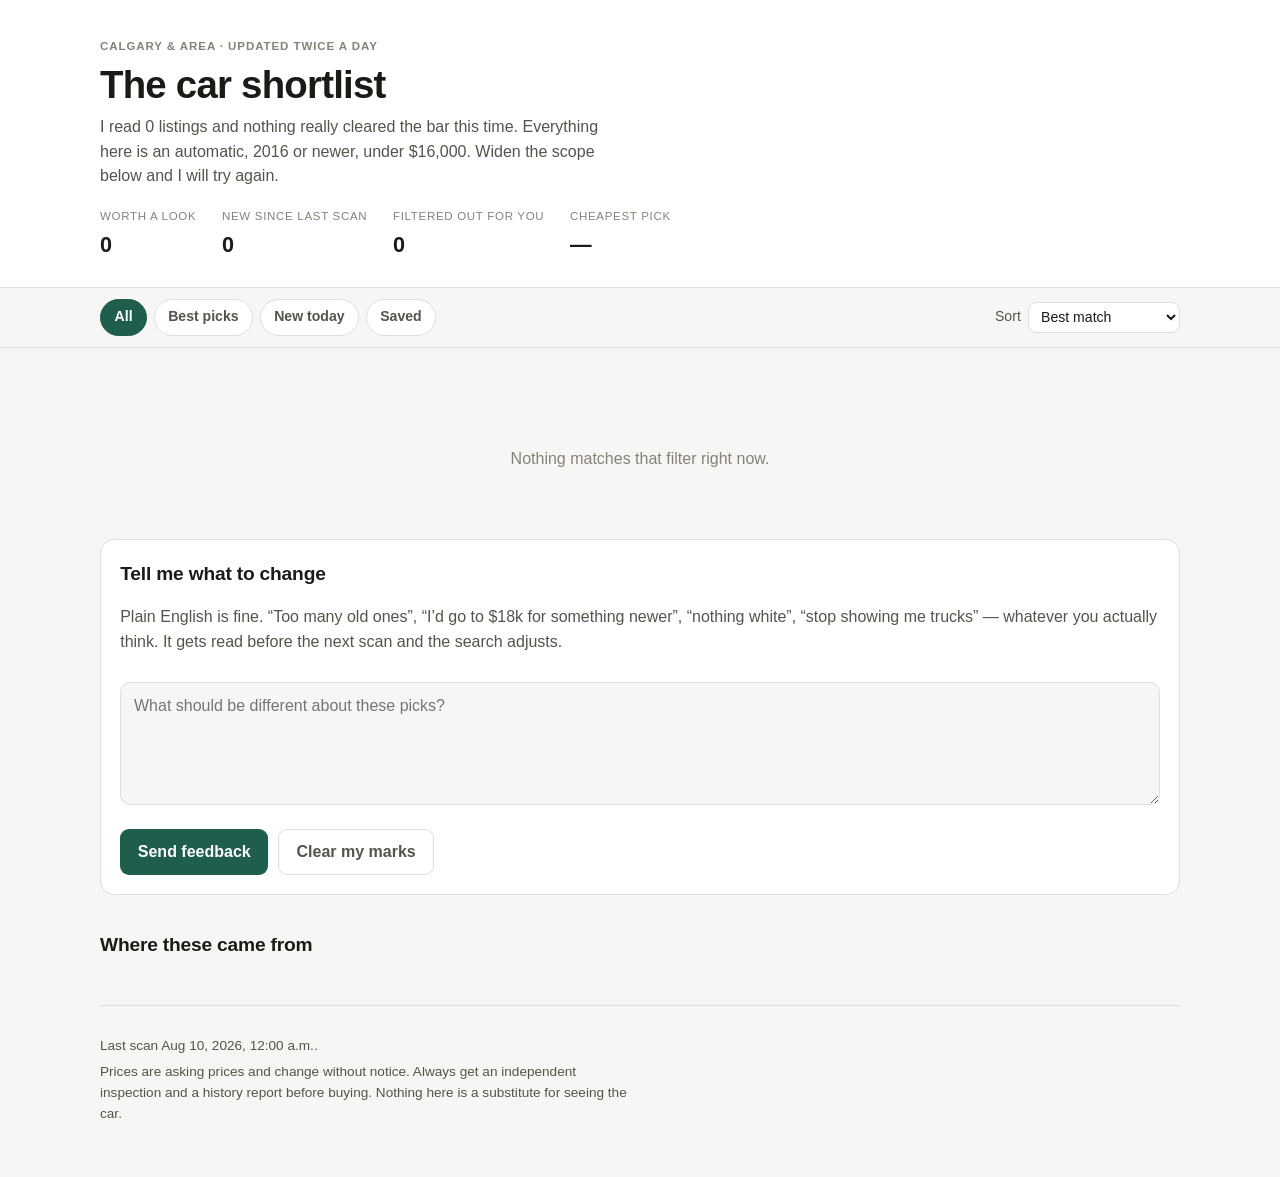
==== car-finder/index.html @ 2f6668ac "Add Calgary used-car finder with dashboard, digest and feedback loop Scans AutoTrader, Kijiji, CarGu" ====
<!doctype html>
<html lang="en-CA">
  <head>
    <meta charset="utf-8">
    <meta name="viewport" content="width=device-width, initial-scale=1">
    <meta name="color-scheme" content="light dark">
    <title>Car finder — Calgary</title>
    <meta name="description" content="A shortlist of used cars around Calgary, checked and commented on so you do not have to read every listing.">
    <link rel="stylesheet" href="assets/styles.css">
  </head>
  <body>
    <a class="skip" href="#candidates">Skip to the cars</a>

    <header class="masthead">
      <div class="wrap">
        <p class="eyebrow">Calgary &amp; area · updated twice a day</p>
        <h1>The car shortlist</h1>
        <p class="lede" id="lede">Loading the latest scan…</p>
        <dl class="stats" id="stats"></dl>
      </div>
    </header>

    <nav class="toolbar" aria-label="Filter and sort">
      <div class="wrap toolbar-inner">
        <div class="chips" role="group" aria-label="Filter by recommendation">
          <button type="button" class="chip is-active" data-filter="all">All</button>
          <button type="button" class="chip" data-filter="shortlist">Best picks</button>
          <button type="button" class="chip" data-filter="new">New today</button>
          <button type="button" class="chip" data-filter="saved">Saved</button>
        </div>
        <label class="sort">
          <span>Sort</span>
          <select id="sort">
            <option value="score">Best match</option>
            <option value="price">Cheapest first</option>
            <option value="km">Fewest kilometres</option>
            <option value="year">Newest year</option>
          </select>
        </label>
      </div>
    </nav>

    <main class="wrap">
      <section id="candidates" aria-live="polite">
        <div id="cards" class="cards"></div>
        <p id="empty" class="empty" hidden>Nothing matches that filter right now.</p>
      </section>

      <section class="near-misses" id="near-misses" hidden>
        <h2>Just outside the scope</h2>
        <p class="muted">These were filtered out, but only barely. If any look interesting, say so below and I will widen the search.</p>
        <ul id="near-list" class="near-list"></ul>
      </section>

      <section class="feedback" id="feedback">
        <h2>Tell me what to change</h2>
        <p class="muted">
          Plain English is fine. &ldquo;Too many old ones&rdquo;, &ldquo;I&rsquo;d go to $18k for something newer&rdquo;,
          &ldquo;nothing white&rdquo;, &ldquo;stop showing me trucks&rdquo; — whatever you actually think.
          It gets read before the next scan and the search adjusts.
        </p>
        <textarea id="note" rows="4" placeholder="What should be different about these picks?"></textarea>

        <div class="pending" id="pending" hidden>
          <h3>Your marks on this batch</h3>
          <ul id="pending-list"></ul>
        </div>

        <div class="actions">
          <button type="button" id="send" class="primary">Send feedback</button>
          <button type="button" id="clear" class="ghost">Clear my marks</button>
        </div>
        <p class="sent" id="sent" hidden></p>
      </section>

      <section class="sources" id="sources">
        <h2>Where these came from</h2>
        <ul id="source-list" class="source-list"></ul>
        <p class="muted small" id="source-note"></p>
      </section>
    </main>

    <footer class="wrap foot">
      <p id="generated" class="muted small"></p>
      <p class="muted small">
        Prices are asking prices and change without notice. Always get an independent
        inspection and a history report before buying. Nothing here is a substitute for
        seeing the car.
      </p>
    </footer>

    <script src="assets/app.js" type="module"></script>
  </body>
</html>
---- car-finder/assets/styles.css ----
:root {
  color-scheme: light dark;

  --bg: #f6f6f4;
  --surface: #ffffff;
  --surface-2: #f0efec;
  --ink: #1b1a17;
  --ink-2: #56534c;
  --ink-3: #86827a;
  --line: #e0ded8;
  --accent: #1f5d4c;
  --accent-ink: #ffffff;
  --good: #1f6b4f;
  --good-bg: #e3f1ea;
  --warn: #8a5a12;
  --warn-bg: #faeeda;
  --bad: #9a3226;
  --bad-bg: #fae5e1;
  --shadow: 0 1px 2px rgba(20, 18, 14, .06), 0 6px 20px rgba(20, 18, 14, .05);
  --radius: 14px;
}

@media (prefers-color-scheme: dark) {
  :root {
    --bg: #14150f;
    --surface: #1d1e18;
    --surface-2: #262820;
    --ink: #eeece4;
    --ink-2: #b4b1a6;
    --ink-3: #8b877c;
    --line: #33352b;
    --accent: #7fd6b4;
    --accent-ink: #10231c;
    --good: #7fd6b4;
    --good-bg: #1c3129;
    --warn: #e2b168;
    --warn-bg: #33291a;
    --bad: #eb9384;
    --bad-bg: #37211d;
    --shadow: 0 1px 2px rgba(0, 0, 0, .3), 0 6px 20px rgba(0, 0, 0, .25);
  }
}

* { box-sizing: border-box; }

body {
  margin: 0;
  background: var(--bg);
  color: var(--ink);
  font: 16px/1.55 ui-sans-serif, -apple-system, "Segoe UI", Roboto, "Helvetica Neue", Arial, sans-serif;
  -webkit-text-size-adjust: 100%;
}

.wrap { width: min(1080px, 100% - 2rem); margin-inline: auto; }

.skip {
  position: absolute; left: -9999px;
  background: var(--accent); color: var(--accent-ink);
  padding: .6rem 1rem; border-radius: 0 0 8px 0; z-index: 20;
}
.skip:focus { left: 0; top: 0; }

/* ---------- masthead ---------- */
.masthead {
  background: var(--surface);
  border-bottom: 1px solid var(--line);
  padding: 2.4rem 0 1.6rem;
}
.eyebrow {
  margin: 0 0 .4rem; text-transform: uppercase; letter-spacing: .08em;
  font-size: .72rem; font-weight: 650; color: var(--ink-3);
}
h1 { margin: 0 0 .5rem; font-size: clamp(1.7rem, 5vw, 2.4rem); letter-spacing: -.02em; line-height: 1.15; }
.lede { margin: 0 0 1.2rem; color: var(--ink-2); max-width: 60ch; }

.stats { display: flex; flex-wrap: wrap; gap: 1.6rem; margin: 0; }
.stats div { margin: 0; }
.stats dt { font-size: .72rem; text-transform: uppercase; letter-spacing: .06em; color: var(--ink-3); }
.stats dd { margin: .1rem 0 0; font-size: 1.35rem; font-weight: 660; font-variant-numeric: tabular-nums; }

/* ---------- toolbar ---------- */
.toolbar {
  position: sticky; top: 0; z-index: 10;
  background: color-mix(in srgb, var(--bg) 88%, transparent);
  backdrop-filter: blur(10px);
  border-bottom: 1px solid var(--line);
}
.toolbar-inner {
  display: flex; gap: 1rem; align-items: center; justify-content: space-between;
  padding: .7rem 0; flex-wrap: wrap;
}
.chips { display: flex; gap: .4rem; flex-wrap: wrap; }
.chip {
  border: 1px solid var(--line); background: var(--surface); color: var(--ink-2);
  border-radius: 999px; padding: .4rem .85rem; font-size: .88rem; font-weight: 550;
  cursor: pointer; transition: background .15s, color .15s, border-color .15s;
}
.chip:hover { border-color: var(--ink-3); }
.chip.is-active { background: var(--accent); color: var(--accent-ink); border-color: var(--accent); }
.sort { display: flex; align-items: center; gap: .45rem; font-size: .88rem; color: var(--ink-2); }
select, textarea, button { font: inherit; }
select {
  background: var(--surface); color: var(--ink);
  border: 1px solid var(--line); border-radius: 8px; padding: .35rem .5rem;
}

/* ---------- cards ---------- */
.cards { display: grid; gap: 1.1rem; padding: 1.6rem 0; }
@media (min-width: 720px) { .cards { grid-template-columns: repeat(2, 1fr); } }

.card {
  background: var(--surface); border: 1px solid var(--line);
  border-radius: var(--radius); box-shadow: var(--shadow);
  overflow: hidden; display: flex; flex-direction: column;
}
.card.is-top { border-color: color-mix(in srgb, var(--accent) 45%, var(--line)); }
.card.is-saved { outline: 2px solid var(--accent); outline-offset: -2px; }

.photo { position: relative; aspect-ratio: 16 / 10; background: var(--surface-2); }
.photo img { width: 100%; height: 100%; object-fit: cover; display: block; }
.photo .noimg {
  display: grid; place-items: center; height: 100%;
  color: var(--ink-3); font-size: .85rem;
}
.flags { position: absolute; top: .6rem; left: .6rem; display: flex; gap: .35rem; flex-wrap: wrap; }
.flag {
  background: rgba(12, 12, 10, .78); color: #fff; backdrop-filter: blur(4px);
  border-radius: 999px; padding: .2rem .6rem; font-size: .72rem; font-weight: 600;
}
.flag.new { background: var(--accent); color: var(--accent-ink); }

.card-head { padding: 1rem 1.1rem .2rem; display: flex; gap: .8rem; align-items: flex-start; }
.card-head h3 { margin: 0; font-size: 1.06rem; line-height: 1.3; flex: 1; }
.card-head h3 a { color: inherit; text-decoration: none; }
.card-head h3 a:hover { text-decoration: underline; }

.score {
  flex: none; text-align: center; border-radius: 10px; padding: .3rem .55rem; min-width: 3.1rem;
}
.score b { display: block; font-size: 1.15rem; line-height: 1; font-variant-numeric: tabular-nums; }
.score span { font-size: .62rem; text-transform: uppercase; letter-spacing: .05em; }
.score.good { background: var(--good-bg); color: var(--good); }
.score.mid { background: var(--warn-bg); color: var(--warn); }
.score.low { background: var(--bad-bg); color: var(--bad); }

.specs {
  display: flex; flex-wrap: wrap; gap: .35rem .9rem;
  padding: .5rem 1.1rem .2rem; color: var(--ink-2); font-size: .9rem;
}
.specs b { color: var(--ink); font-weight: 640; font-variant-numeric: tabular-nums; }

.headline { padding: .7rem 1.1rem 0; font-weight: 620; }
.commentary { padding: .35rem 1.1rem 0; color: var(--ink-2); font-size: .93rem; }
.commentary p { margin: .5rem 0; }
.ainote {
  margin: .7rem 1.1rem 0; padding: .6rem .8rem; border-left: 3px solid var(--accent);
  background: var(--surface-2); border-radius: 0 8px 8px 0; font-size: .92rem;
}

details.more { margin: .8rem 1.1rem 0; }
details.more summary {
  cursor: pointer; font-size: .86rem; font-weight: 600; color: var(--accent);
  list-style: none;
}
details.more summary::-webkit-details-marker { display: none; }
details.more summary::after { content: " ▾"; }
details.more[open] summary::after { content: " ▴"; }
.plusminus { display: grid; gap: .6rem; margin-top: .6rem; }
@media (min-width: 480px) { .plusminus { grid-template-columns: 1fr 1fr; } }
.plusminus h4 {
  margin: 0 0 .25rem; font-size: .74rem; text-transform: uppercase;
  letter-spacing: .05em; color: var(--ink-3);
}
.plusminus ul { margin: 0; padding-left: 1.05rem; font-size: .88rem; color: var(--ink-2); }
.plusminus li { margin-bottom: .15rem; }
.checks { margin-top: .7rem; font-size: .88rem; color: var(--ink-2); }
.checks ul { margin: .25rem 0 0; padding-left: 1.05rem; }

.card-foot {
  margin-top: auto; padding: .9rem 1.1rem 1rem;
  display: flex; gap: .5rem; align-items: center; flex-wrap: wrap;
}
.card-foot .meta { flex: 1; font-size: .8rem; color: var(--ink-3); }
button.act {
  border-radius: 8px; border: 1px solid var(--line); background: var(--surface-2);
  color: var(--ink-2); padding: .42rem .75rem; font-size: .85rem; font-weight: 600; cursor: pointer;
}
button.act:hover { border-color: var(--ink-3); color: var(--ink); }
button.act[aria-pressed="true"] { background: var(--accent); color: var(--accent-ink); border-color: var(--accent); }
a.view {
  border-radius: 8px; padding: .42rem .75rem; font-size: .85rem; font-weight: 600;
  background: var(--accent); color: var(--accent-ink); text-decoration: none;
}

/* ---------- sections ---------- */
h2 { font-size: 1.2rem; margin: 2.2rem 0 .5rem; letter-spacing: -.01em; }
.muted { color: var(--ink-2); }
.small { font-size: .85rem; }
.empty { color: var(--ink-3); padding: 2rem 0; text-align: center; }

.near-list, .source-list { list-style: none; padding: 0; margin: .8rem 0 0; display: grid; gap: .5rem; }
.near-list li, .source-list li {
  background: var(--surface); border: 1px solid var(--line); border-radius: 10px;
  padding: .6rem .85rem; font-size: .9rem;
  display: flex; gap: .8rem; align-items: baseline; flex-wrap: wrap;
}
.near-list .why { color: var(--ink-3); font-size: .84rem; }
.near-list a { color: var(--accent); }
.dot { width: .6rem; height: .6rem; border-radius: 50%; flex: none; }
.dot.ok { background: var(--good); }
.dot.warn { background: var(--warn); }
.dot.bad { background: var(--bad); }

/* ---------- feedback ---------- */
.feedback {
  background: var(--surface); border: 1px solid var(--line);
  border-radius: var(--radius); padding: 1.2rem; margin: 2.2rem 0 1rem;
}
.feedback h2 { margin-top: 0; }
textarea {
  width: 100%; margin-top: .7rem; padding: .7rem .8rem;
  background: var(--bg); color: var(--ink);
  border: 1px solid var(--line); border-radius: 10px; resize: vertical;
}
textarea:focus, select:focus, button:focus-visible, a:focus-visible {
  outline: 2px solid var(--accent); outline-offset: 2px;
}
.pending { margin-top: 1rem; font-size: .9rem; }
.pending h3 { font-size: .78rem; text-transform: uppercase; letter-spacing: .05em; color: var(--ink-3); margin: 0 0 .35rem; }
.pending ul { margin: 0; padding-left: 1.1rem; color: var(--ink-2); }
.actions { display: flex; gap: .6rem; margin-top: 1rem; flex-wrap: wrap; }
button.primary {
  background: var(--accent); color: var(--accent-ink); border: 0;
  border-radius: 9px; padding: .6rem 1.1rem; font-weight: 640; cursor: pointer;
}
button.ghost {
  background: transparent; color: var(--ink-2); border: 1px solid var(--line);
  border-radius: 9px; padding: .6rem 1.1rem; font-weight: 600; cursor: pointer;
}
.sent { margin-top: .8rem; color: var(--good); font-weight: 600; font-size: .9rem; }

.foot { padding: 1.5rem 0 3rem; border-top: 1px solid var(--line); margin-top: 2rem; }
.foot p { margin: .3rem 0; max-width: 70ch; }

@media (prefers-reduced-motion: reduce) {
  * { transition: none !important; animation: none !important; }
}
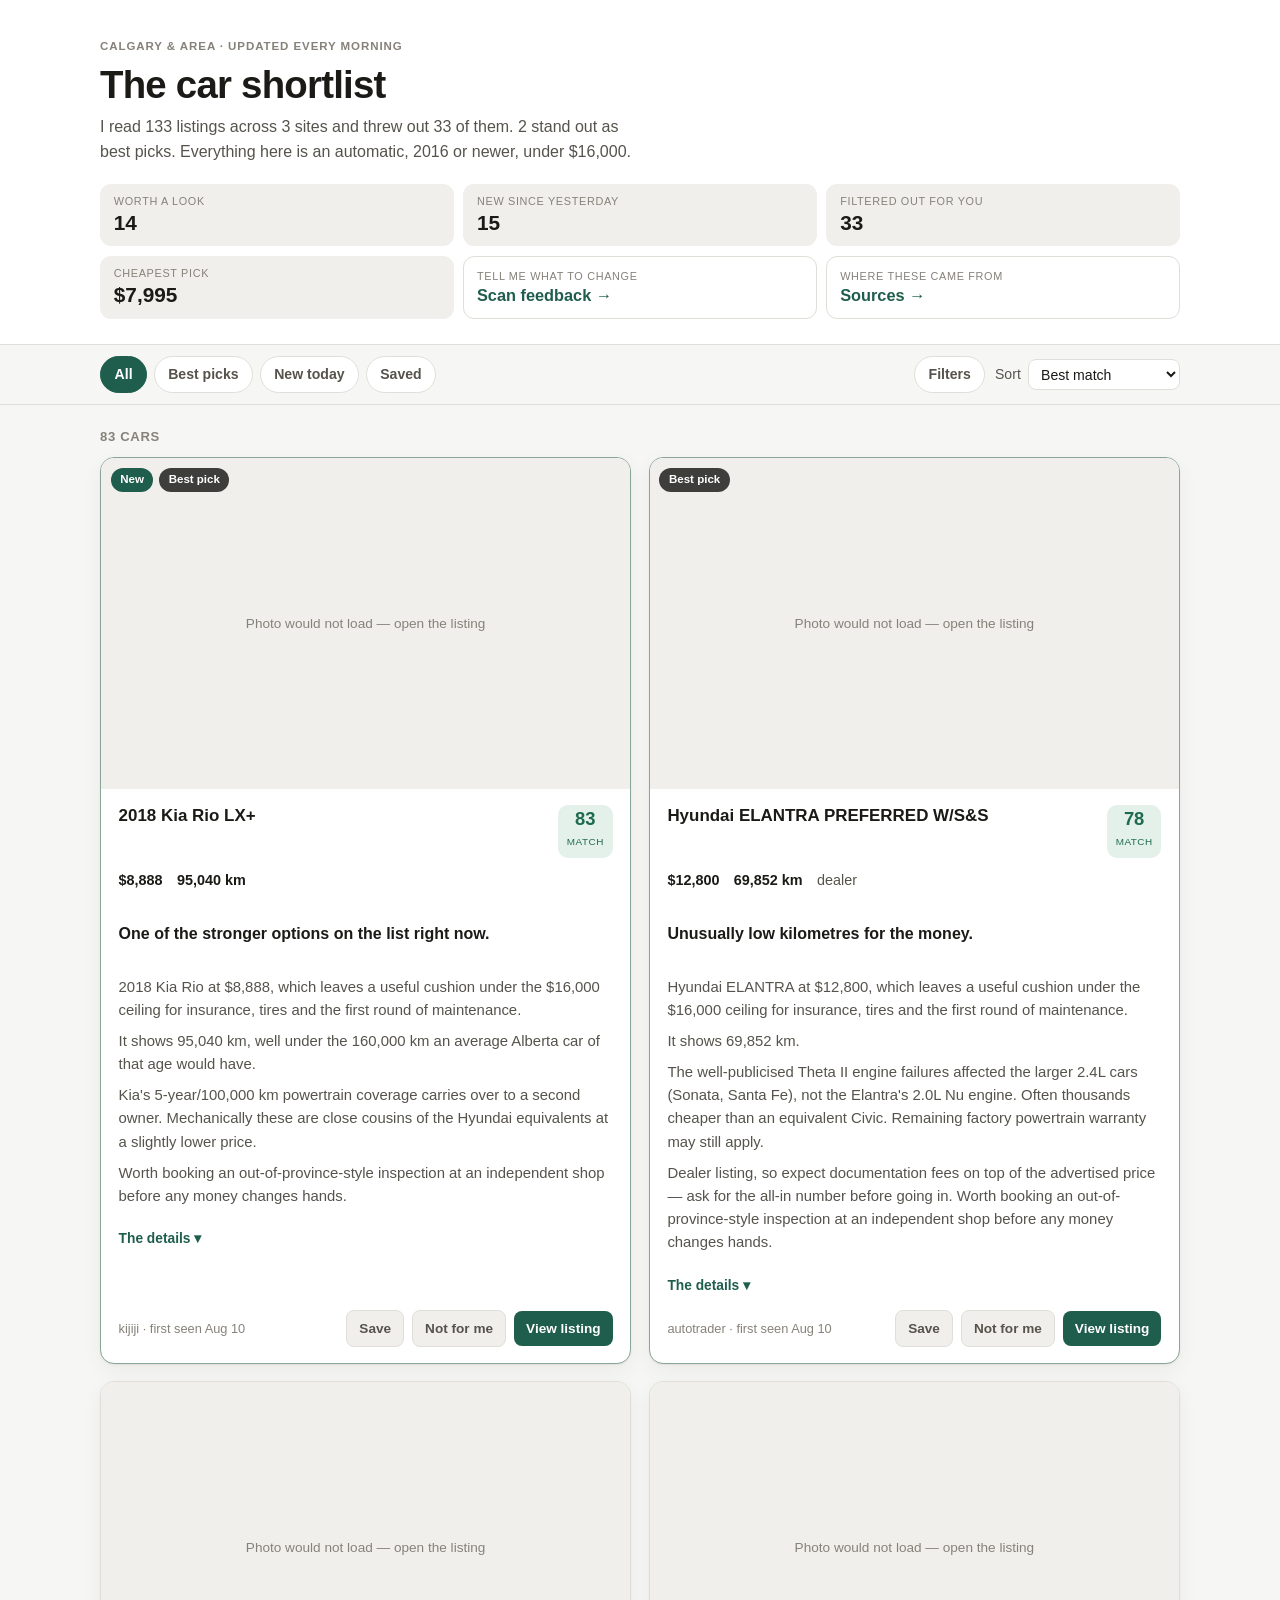
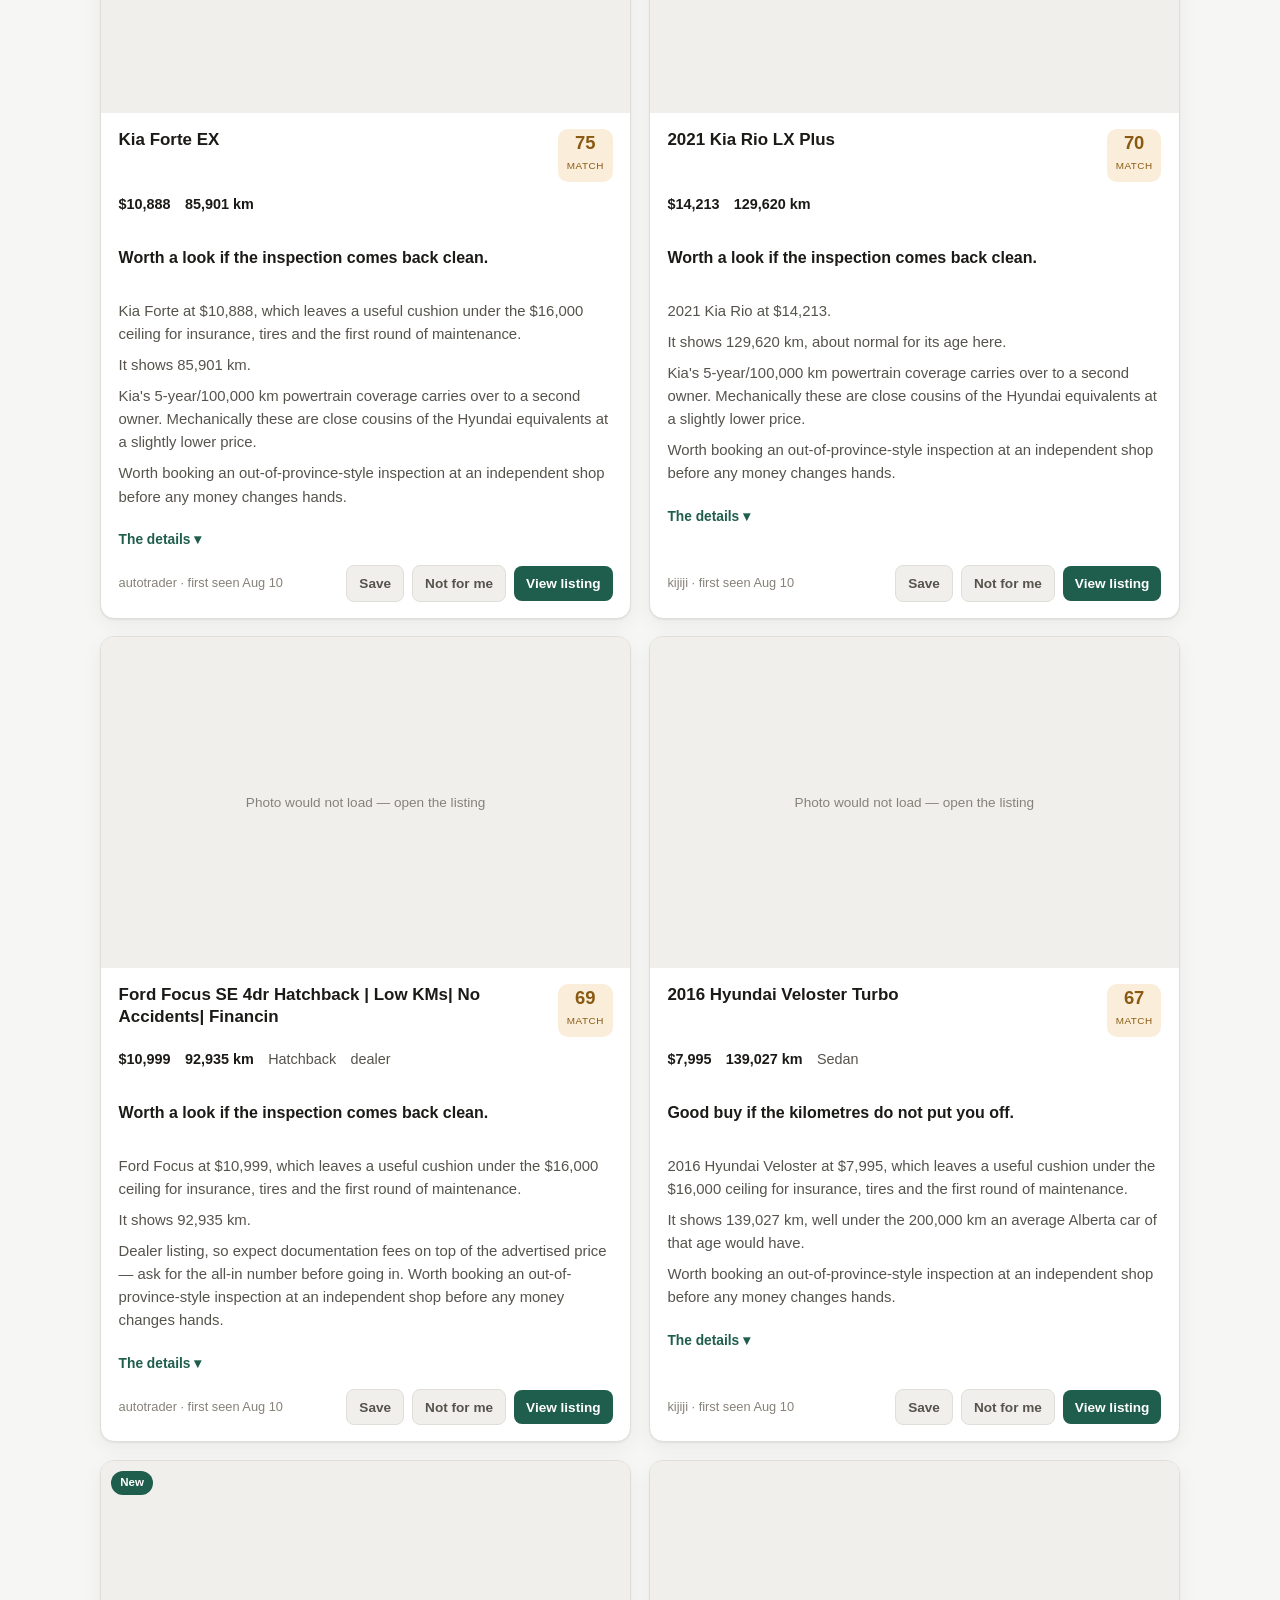
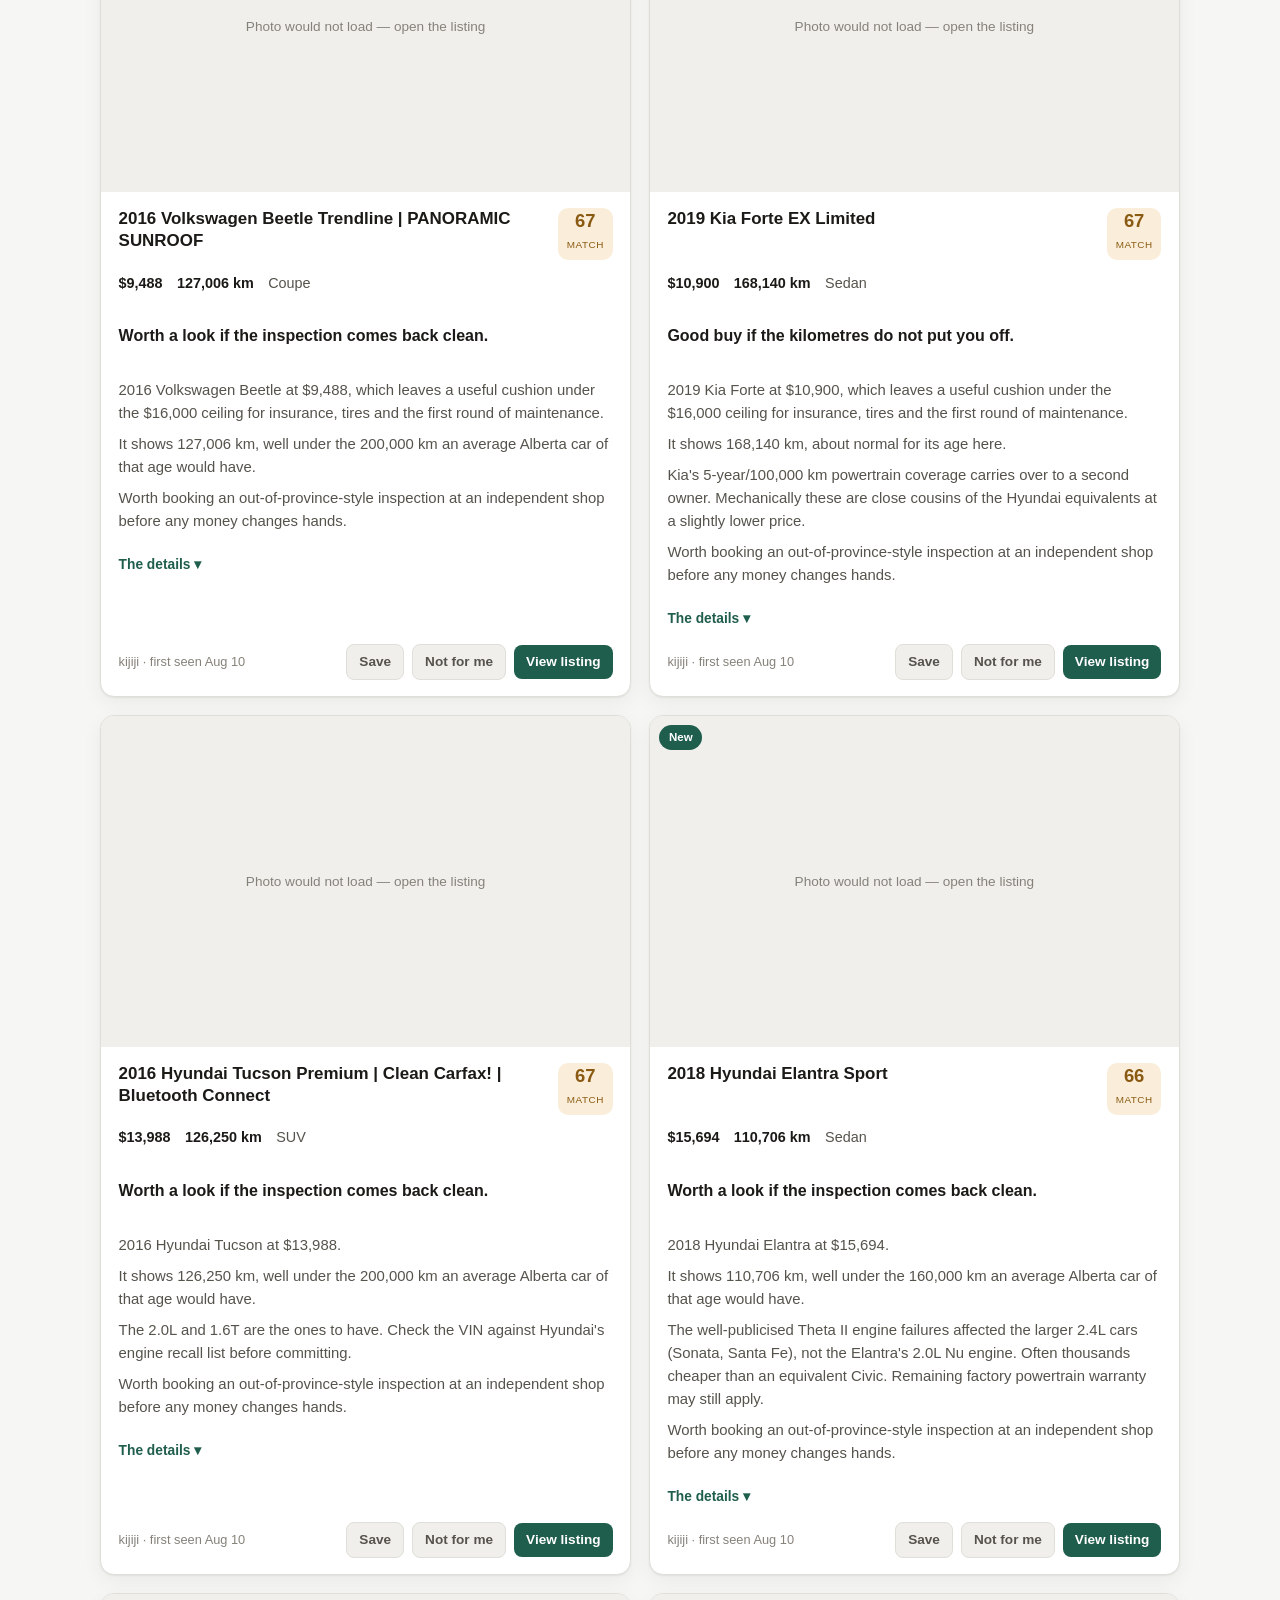
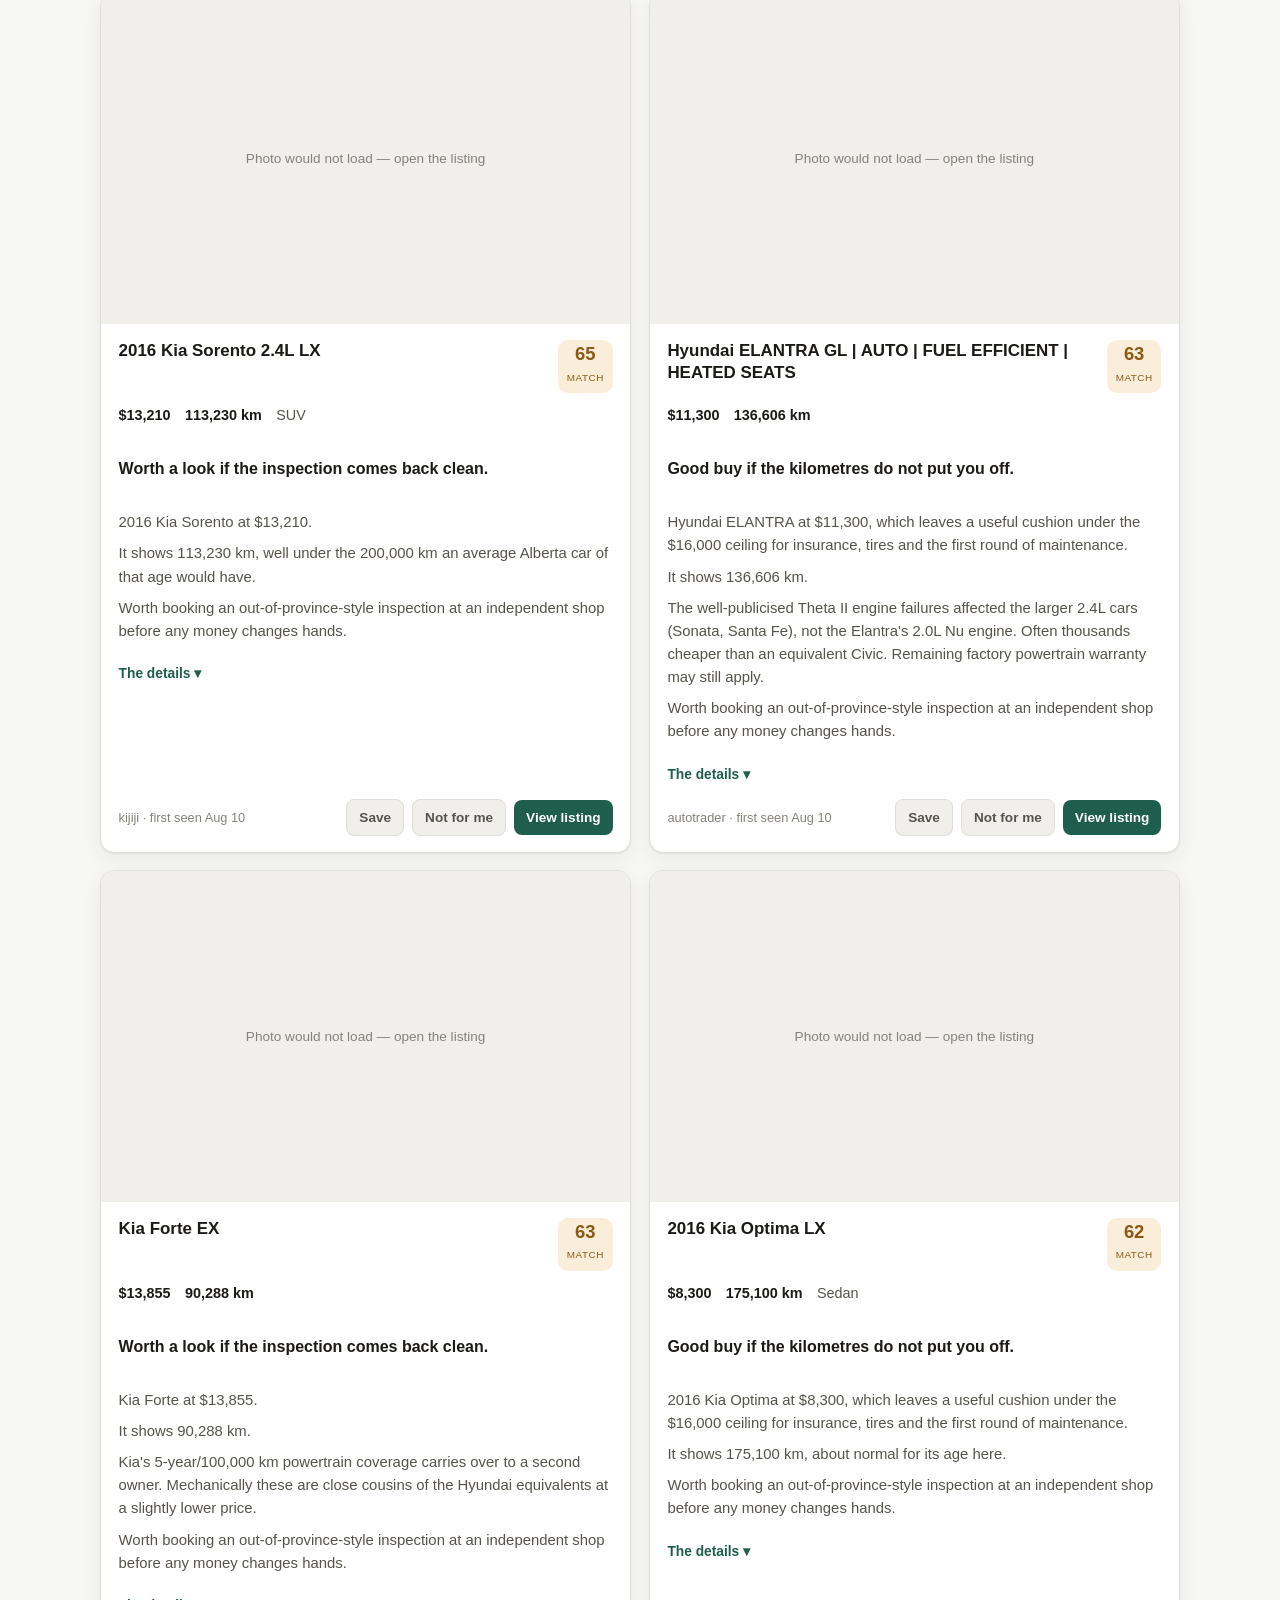
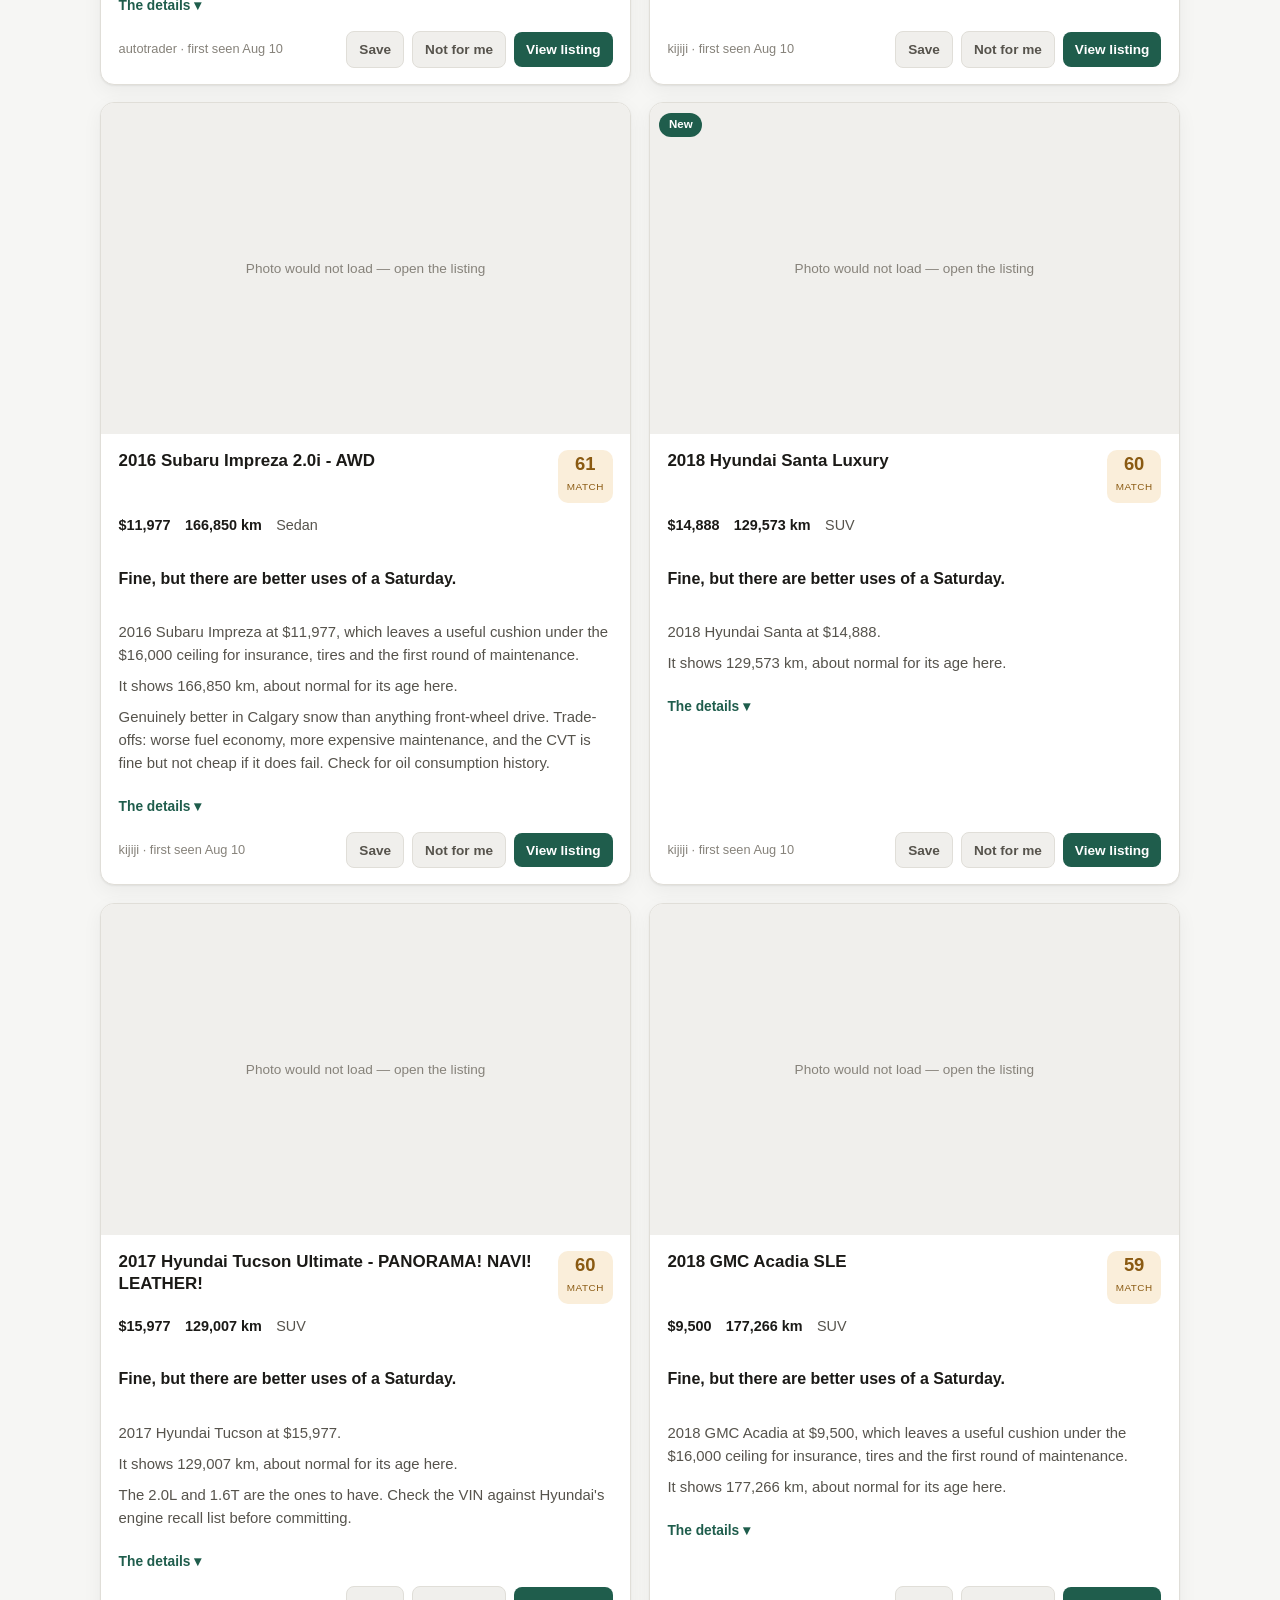
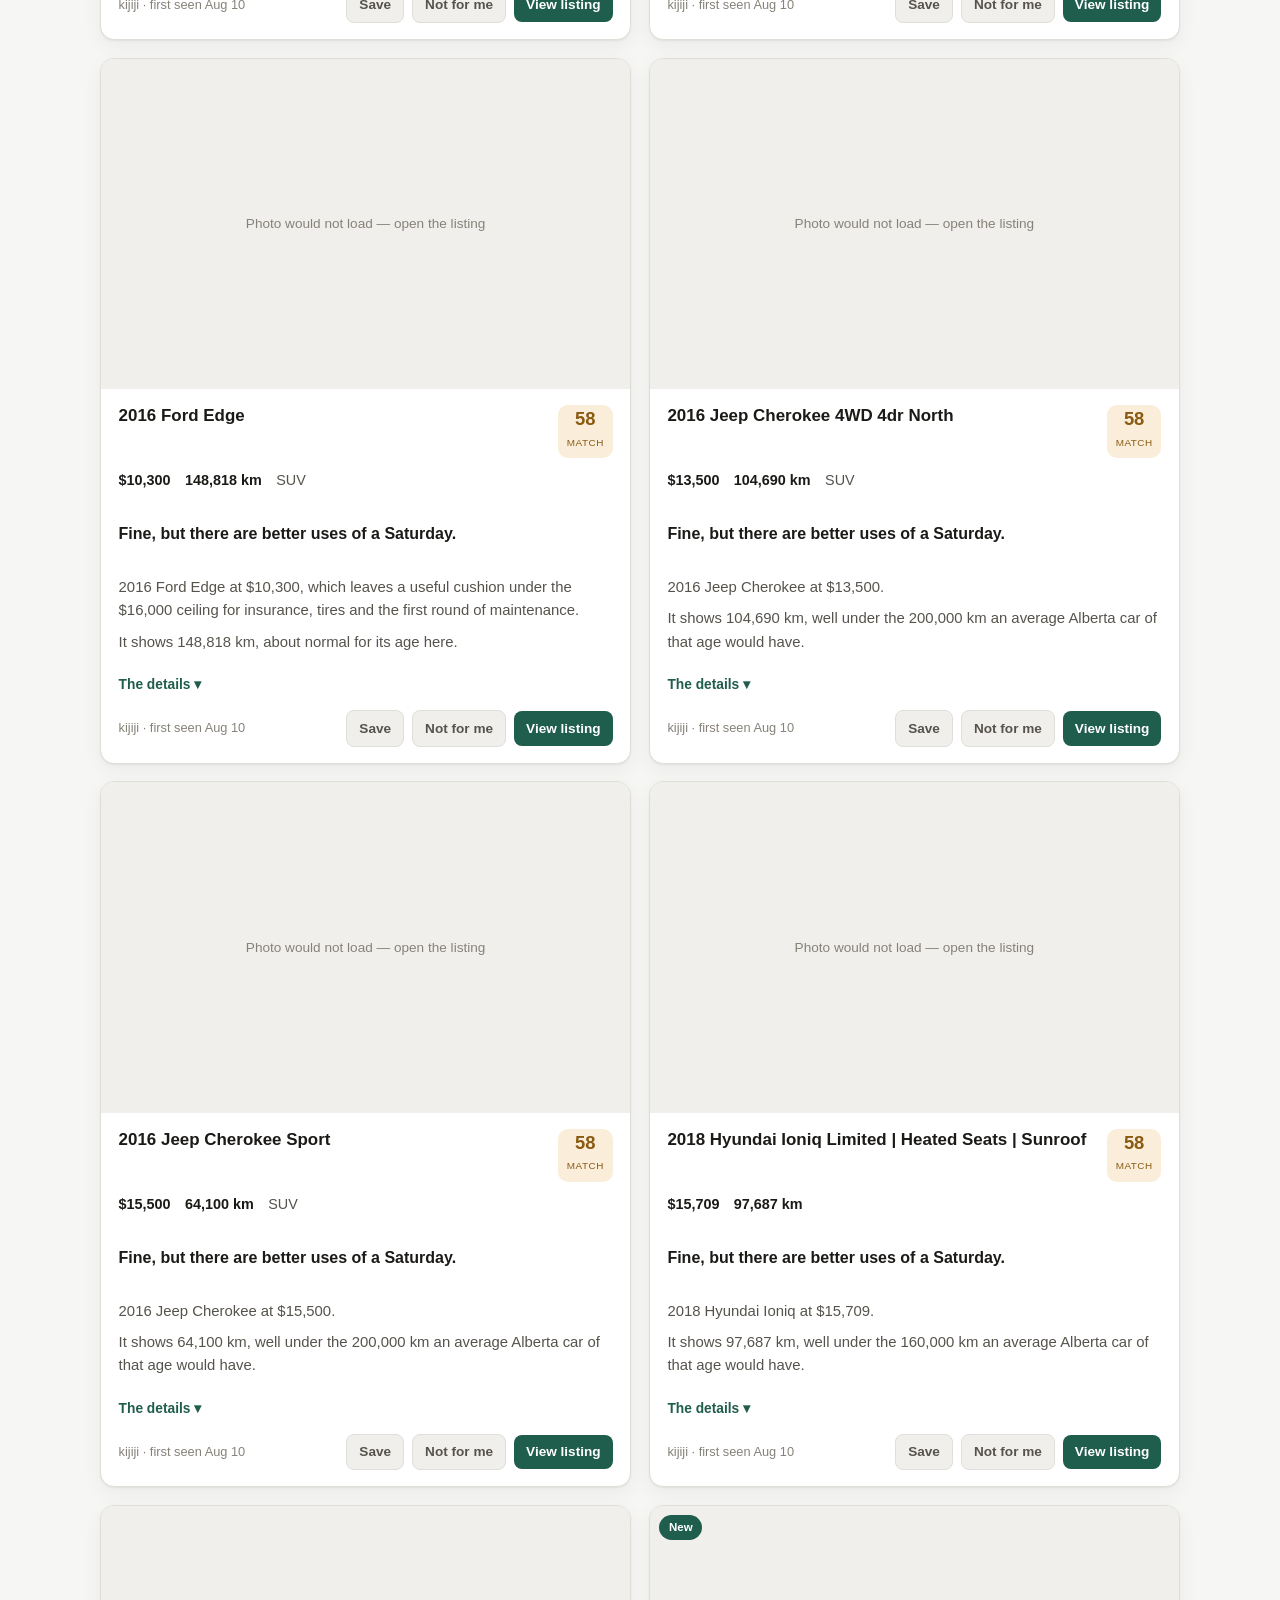
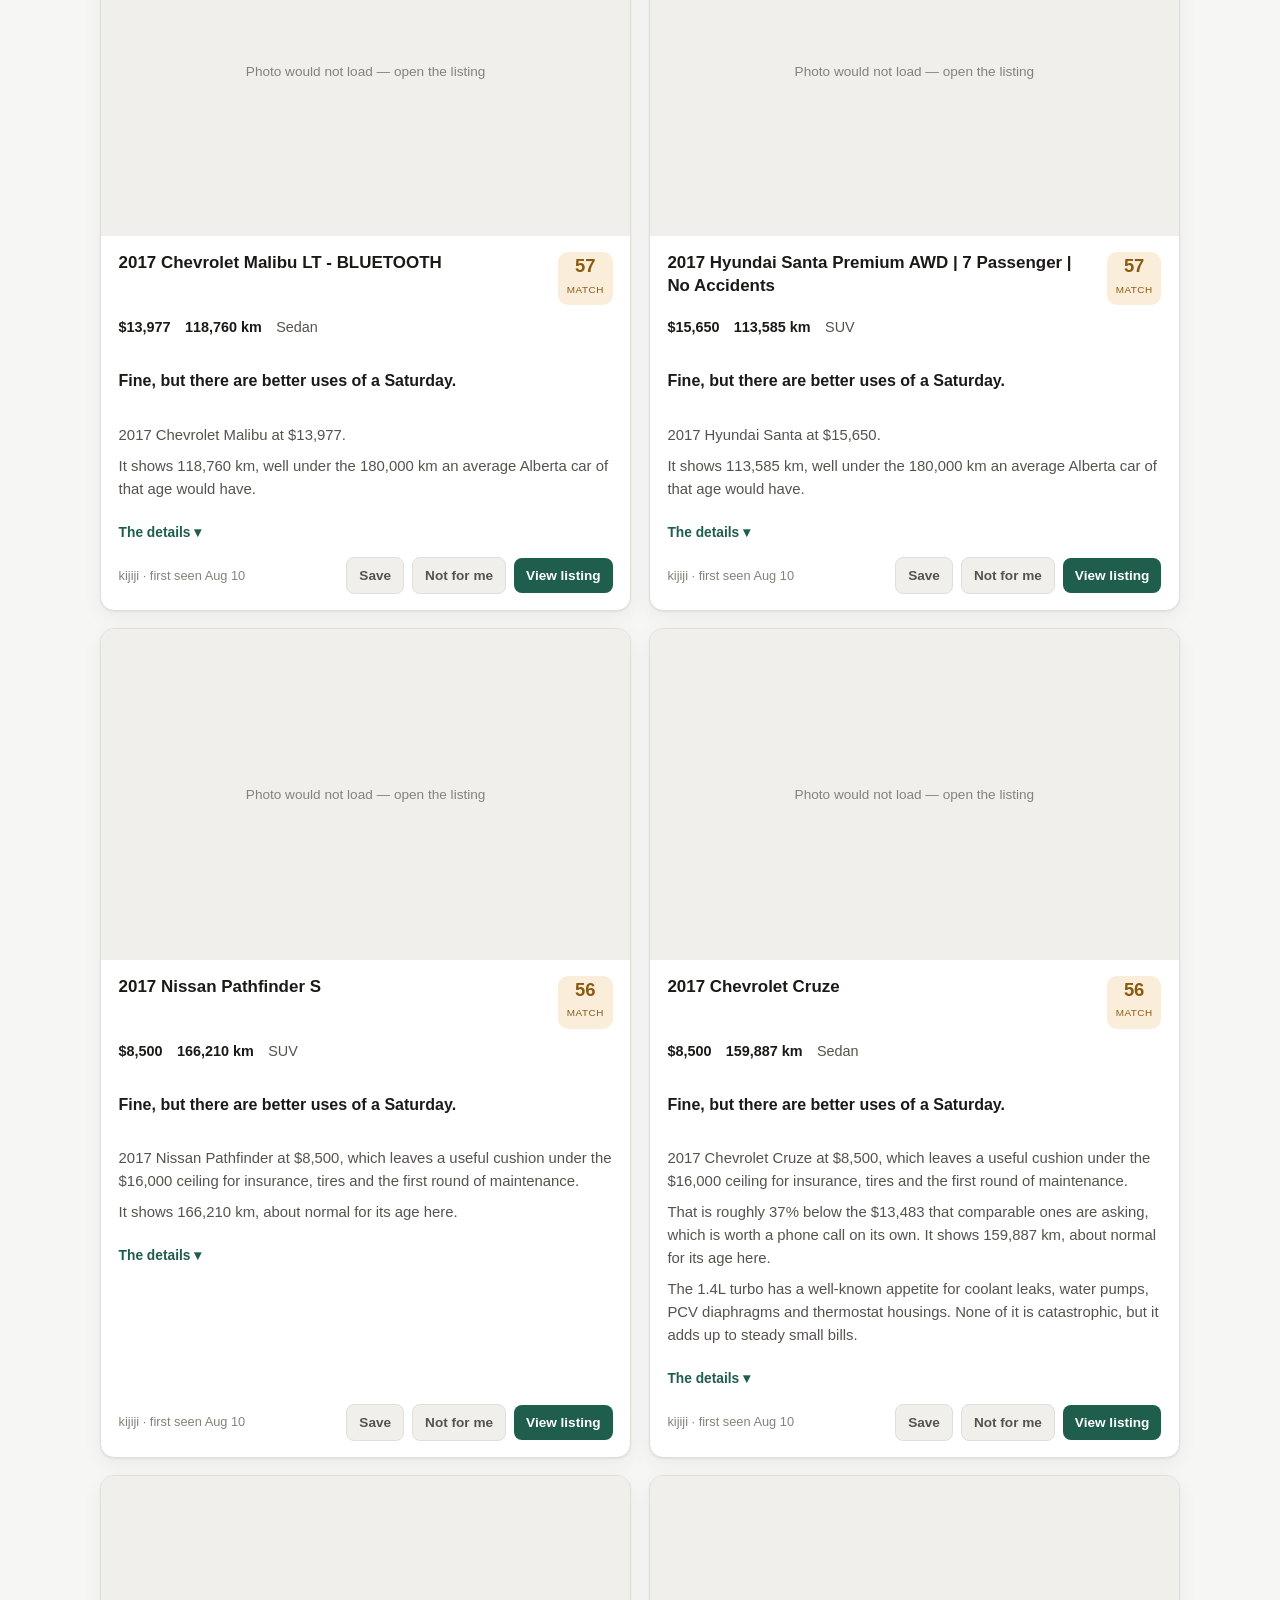
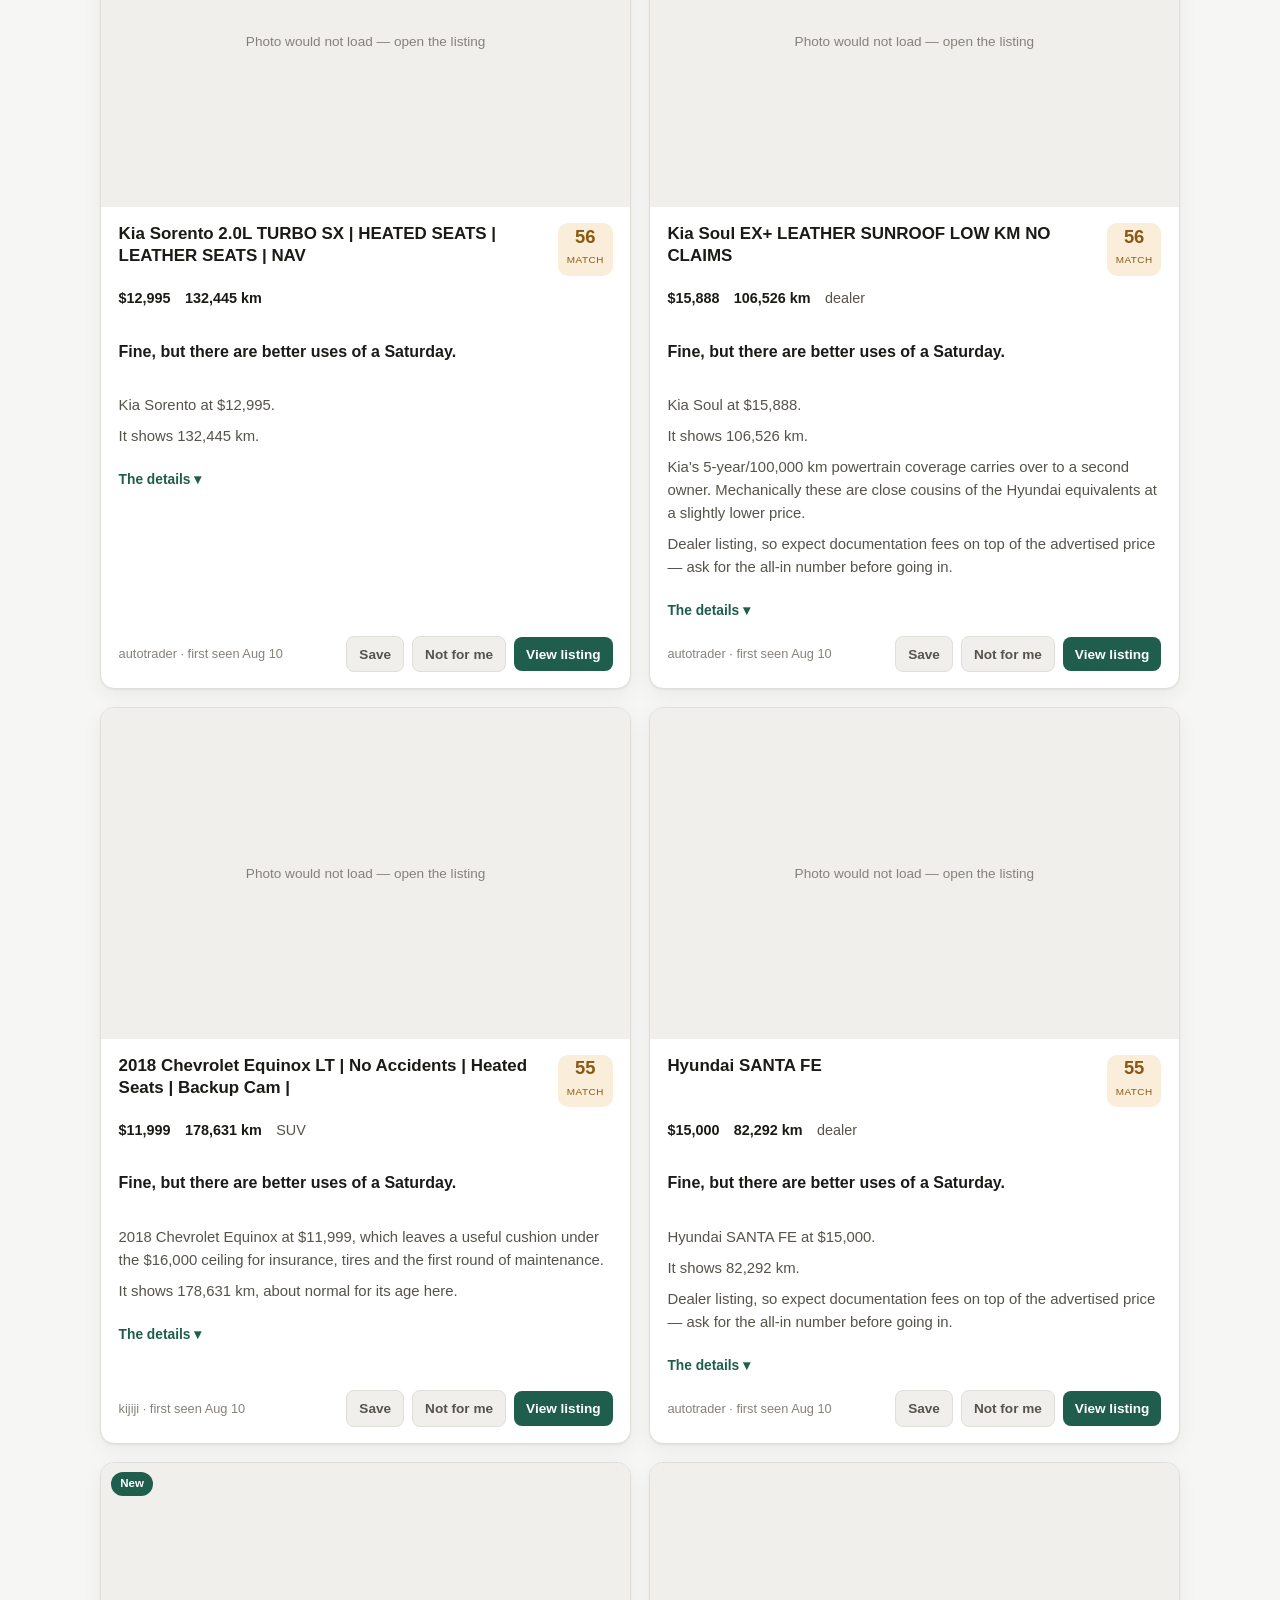
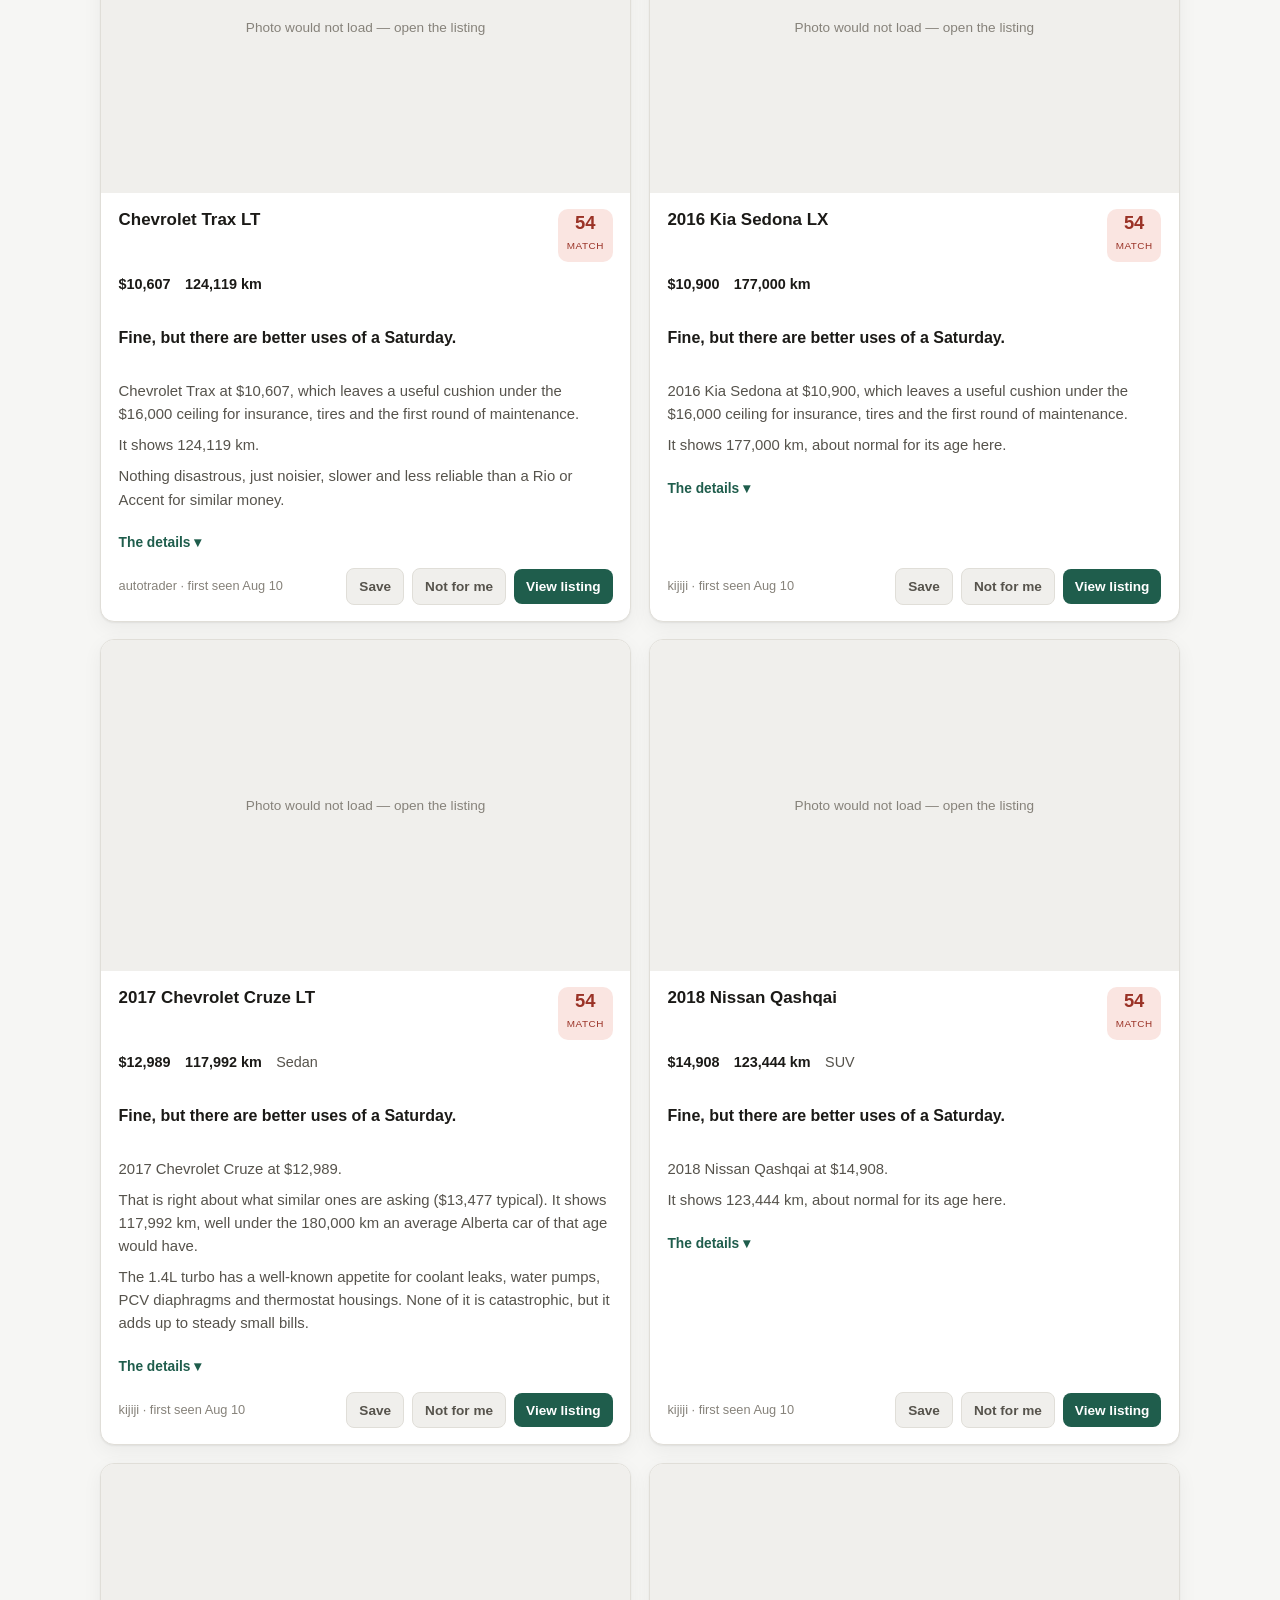
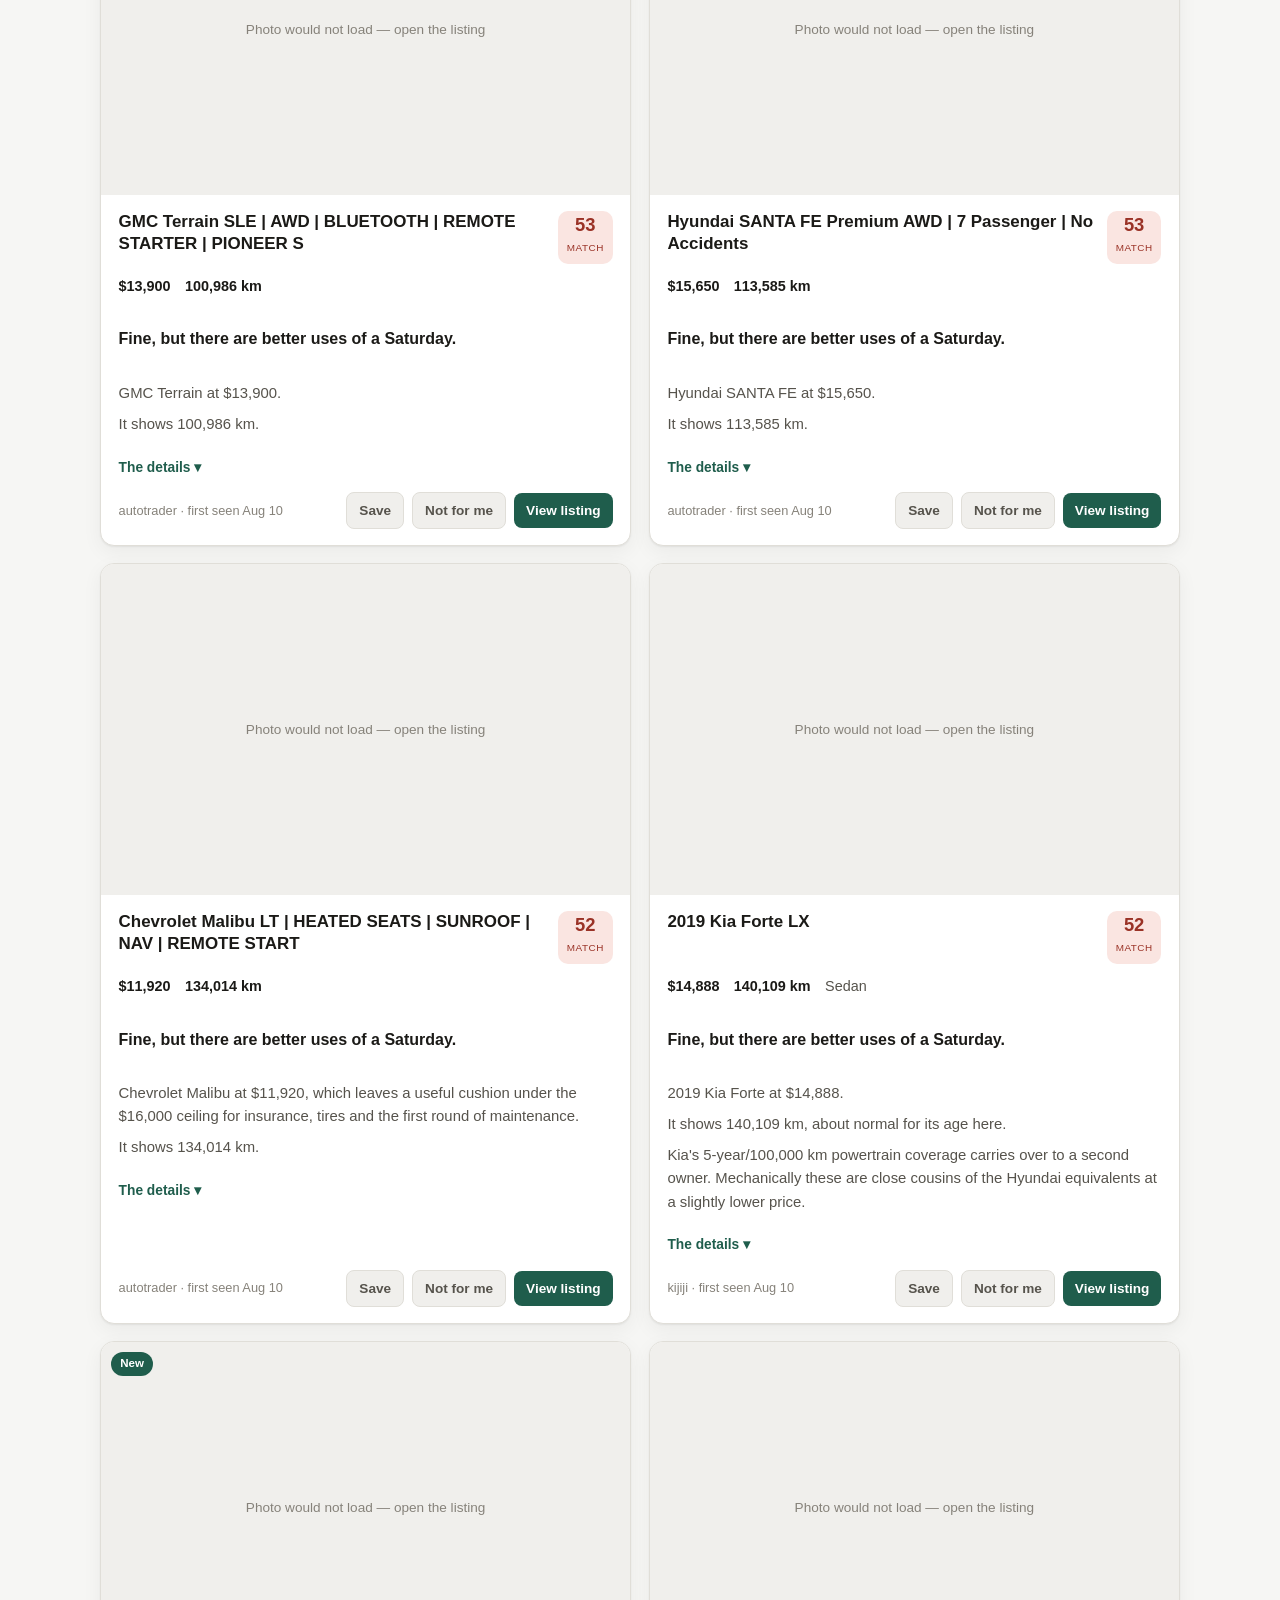
==== commit 56c83683: "Scan once each morning, add view filters, move sections behind board tiles Schedule drops from twice" ====
--- a/car-finder/index.html
+++ b/car-finder/index.html
@@ -13,47 +13,22 @@
 
     <header class="masthead">
       <div class="wrap">
-        <p class="eyebrow">Calgary &amp; area · updated twice a day</p>
+        <p class="eyebrow">Calgary &amp; area · updated every morning</p>
         <h1>The car shortlist</h1>
         <p class="lede" id="lede">Loading the latest scan…</p>
-        <dl class="stats" id="stats"></dl>
+
+        <!-- Four figures and two panel openers, filling two even rows. -->
+        <div class="board" id="board"></div>
       </div>
     </header>
 
-    <nav class="toolbar" aria-label="Filter and sort">
-      <div class="wrap toolbar-inner">
-        <div class="chips" role="group" aria-label="Filter by recommendation">
-          <button type="button" class="chip is-active" data-filter="all">All</button>
-          <button type="button" class="chip" data-filter="shortlist">Best picks</button>
-          <button type="button" class="chip" data-filter="new">New today</button>
-          <button type="button" class="chip" data-filter="saved">Saved</button>
+    <!-- Opened from the board. Hidden until asked for, so the cars stay first. -->
+    <section class="panel" id="panel-feedback" hidden aria-labelledby="feedback-title">
+      <div class="wrap">
+        <div class="panel-head">
+          <h2 id="feedback-title">Scan feedback</h2>
+          <button type="button" class="panel-close" data-close="feedback" aria-label="Close scan feedback">Close</button>
         </div>
-        <label class="sort">
-          <span>Sort</span>
-          <select id="sort">
-            <option value="score">Best match</option>
-            <option value="price">Cheapest first</option>
-            <option value="km">Fewest kilometres</option>
-            <option value="year">Newest year</option>
-          </select>
-        </label>
-      </div>
-    </nav>
-
-    <main class="wrap">
-      <section id="candidates" aria-live="polite">
-        <div id="cards" class="cards"></div>
-        <p id="empty" class="empty" hidden>Nothing matches that filter right now.</p>
-      </section>
-
-      <section class="near-misses" id="near-misses" hidden>
-        <h2>Just outside the scope</h2>
-        <p class="muted">These were filtered out, but only barely. If any look interesting, say so below and I will widen the search.</p>
-        <ul id="near-list" class="near-list"></ul>
-      </section>
-
-      <section class="feedback" id="feedback">
-        <h2>Tell me what to change</h2>
         <p class="muted">
           Plain English is fine. &ldquo;Too many old ones&rdquo;, &ldquo;I&rsquo;d go to $18k for something newer&rdquo;,
           &ldquo;nothing white&rdquo;, &ldquo;stop showing me trucks&rdquo; — whatever you actually think.
@@ -71,12 +46,107 @@
           <button type="button" id="clear" class="ghost">Clear my marks</button>
         </div>
         <p class="sent" id="sent" hidden></p>
+      </div>
+    </section>
+
+    <section class="panel" id="panel-sources" hidden aria-labelledby="sources-title">
+      <div class="wrap">
+        <div class="panel-head">
+          <h2 id="sources-title">Sources</h2>
+          <button type="button" class="panel-close" data-close="sources" aria-label="Close sources">Close</button>
+        </div>
+        <ul id="source-list" class="source-list"></ul>
+        <p class="muted small" id="source-note"></p>
+      </div>
+    </section>
+
+    <nav class="toolbar" aria-label="Filter and sort">
+      <div class="wrap toolbar-inner">
+        <div class="chips" role="group" aria-label="Filter by recommendation">
+          <button type="button" class="chip is-active" data-filter="all">All</button>
+          <button type="button" class="chip" data-filter="shortlist">Best picks</button>
+          <button type="button" class="chip" data-filter="new">New today</button>
+          <button type="button" class="chip" data-filter="saved">Saved</button>
+        </div>
+        <div class="toolbar-right">
+          <button type="button" class="chip chip-filters" id="filters-toggle" aria-expanded="false" aria-controls="filters">
+            Filters<span class="badge" id="filter-count" hidden></span>
+          </button>
+          <label class="sort">
+            <span>Sort</span>
+            <select id="sort">
+              <option value="score">Best match</option>
+              <option value="price">Cheapest first</option>
+              <option value="km">Fewest kilometres</option>
+              <option value="year">Newest year</option>
+            </select>
+          </label>
+        </div>
+      </div>
+
+      <div class="filters wrap" id="filters" hidden>
+        <div class="filter-grid">
+          <label class="field">
+            <span>Max price</span>
+            <select id="f-price"></select>
+          </label>
+          <label class="field">
+            <span>Max kilometres</span>
+            <select id="f-km"></select>
+          </label>
+          <label class="field">
+            <span>Year from</span>
+            <select id="f-year"></select>
+          </label>
+          <label class="field">
+            <span>Make</span>
+            <select id="f-make"></select>
+          </label>
+          <label class="field">
+            <span>Body type</span>
+            <select id="f-body"></select>
+          </label>
+          <label class="field">
+            <span>Seller</span>
+            <select id="f-seller">
+              <option value="">Anyone</option>
+              <option value="private">Private seller</option>
+              <option value="dealer">Dealer</option>
+            </select>
+          </label>
+          <label class="field">
+            <span>Drivetrain</span>
+            <select id="f-awd">
+              <option value="">Any</option>
+              <option value="awd">All-wheel drive only</option>
+            </select>
+          </label>
+          <label class="field">
+            <span>Listed on</span>
+            <select id="f-source"></select>
+          </label>
+        </div>
+        <div class="filter-foot">
+          <p class="muted small">
+            These narrow what the last scan already found. To change what gets
+            searched for in the first place, use <button type="button" class="linkish" data-open="feedback">scan feedback</button>.
+          </p>
+          <button type="button" class="ghost" id="filters-reset">Reset filters</button>
+        </div>
+      </div>
+    </nav>
+
+    <main class="wrap">
+      <section id="candidates" aria-live="polite">
+        <p class="result-count" id="result-count"></p>
+        <div id="cards" class="cards"></div>
+        <p id="empty" class="empty" hidden>Nothing matches those filters right now.</p>
       </section>
 
-      <section class="sources" id="sources">
-        <h2>Where these came from</h2>
-        <ul id="source-list" class="source-list"></ul>
-        <p class="muted small" id="source-note"></p>
+      <section class="near-misses" id="near-misses" hidden>
+        <h2>Just outside the scope</h2>
+        <p class="muted">These were filtered out, but only barely. If any look interesting, say so in scan feedback and I will widen the search.</p>
+        <ul id="near-list" class="near-list"></ul>
       </section>
     </main>
 
--- a/car-finder/assets/styles.css
+++ b/car-finder/assets/styles.css
@@ -73,10 +73,35 @@
 h1 { margin: 0 0 .5rem; font-size: clamp(1.7rem, 5vw, 2.4rem); letter-spacing: -.02em; line-height: 1.15; }
 .lede { margin: 0 0 1.2rem; color: var(--ink-2); max-width: 60ch; }
 
-.stats { display: flex; flex-wrap: wrap; gap: 1.6rem; margin: 0; }
-.stats div { margin: 0; }
-.stats dt { font-size: .72rem; text-transform: uppercase; letter-spacing: .06em; color: var(--ink-3); }
-.stats dd { margin: .1rem 0 0; font-size: 1.35rem; font-weight: 660; font-variant-numeric: tabular-nums; }
+/* Four figures plus two panel openers, filling two even rows. */
+.board {
+  display: grid; gap: .6rem; margin: 0;
+  grid-template-columns: repeat(2, 1fr);
+}
+@media (min-width: 620px) { .board { grid-template-columns: repeat(3, 1fr); } }
+
+.tile {
+  display: flex; flex-direction: column; gap: .15rem;
+  padding: .65rem .8rem; border-radius: 11px;
+  background: var(--surface-2); border: 1px solid transparent;
+  text-align: left; min-height: 3.9rem; justify-content: center;
+}
+.tile-label {
+  font-size: .68rem; text-transform: uppercase; letter-spacing: .06em;
+  color: var(--ink-3); line-height: 1.25;
+}
+.tile-value {
+  font-size: 1.3rem; font-weight: 660; font-variant-numeric: tabular-nums;
+  color: var(--ink); line-height: 1.15;
+}
+
+.tile-action {
+  font: inherit; cursor: pointer;
+  background: var(--surface); border-color: var(--line);
+  transition: border-color .15s, background .15s;
+}
+.tile-action .tile-value { font-size: 1.02rem; color: var(--accent); }
+.tile-action:hover { border-color: var(--accent); background: var(--surface-2); }
 
 /* ---------- toolbar ---------- */
 .toolbar {
@@ -97,7 +122,34 @@
 }
 .chip:hover { border-color: var(--ink-3); }
 .chip.is-active { background: var(--accent); color: var(--accent-ink); border-color: var(--accent); }
+.toolbar-right { display: flex; align-items: center; gap: .6rem; flex-wrap: wrap; }
 .sort { display: flex; align-items: center; gap: .45rem; font-size: .88rem; color: var(--ink-2); }
+.chip-filters { display: inline-flex; align-items: center; gap: .35rem; }
+.badge {
+  background: var(--accent); color: var(--accent-ink);
+  border-radius: 999px; min-width: 1.15rem; padding: 0 .32rem;
+  font-size: .7rem; font-weight: 700; line-height: 1.15rem; text-align: center;
+}
+.chip-filters.is-active .badge { background: var(--accent-ink); color: var(--accent); }
+
+/* Filter panel */
+.filters { padding: .2rem 0 .9rem; }
+/* Eight fields laid out as two even rows, matching the board above. */
+.filter-grid { display: grid; gap: .6rem; grid-template-columns: repeat(2, 1fr); }
+@media (min-width: 620px) { .filter-grid { grid-template-columns: repeat(4, 1fr); } }
+.field { display: flex; flex-direction: column; gap: .2rem; font-size: .78rem; color: var(--ink-3); }
+.field span { text-transform: uppercase; letter-spacing: .05em; font-weight: 600; }
+.field select { width: 100%; font-size: .88rem; padding: .4rem .5rem; }
+.field select:disabled { opacity: .45; }
+.filter-foot {
+  display: flex; align-items: center; justify-content: space-between;
+  gap: 1rem; margin-top: .8rem; flex-wrap: wrap;
+}
+.filter-foot p { margin: 0; max-width: 46ch; }
+.result-count {
+  margin: 1.4rem 0 -.4rem; font-size: .82rem; color: var(--ink-3);
+  text-transform: uppercase; letter-spacing: .05em; font-weight: 600;
+}
 select, textarea, button { font: inherit; }
 select {
   background: var(--surface); color: var(--ink);
@@ -105,7 +157,7 @@
 }
 
 /* ---------- cards ---------- */
-.cards { display: grid; gap: 1.1rem; padding: 1.6rem 0; }
+.cards { display: grid; gap: 1.1rem; padding: 1rem 0 1.6rem; }
 @media (min-width: 720px) { .cards { grid-template-columns: repeat(2, 1fr); } }
 
 .card {
@@ -212,11 +264,25 @@
 .dot.bad { background: var(--bad); }
 
 /* ---------- feedback ---------- */
-.feedback {
-  background: var(--surface); border: 1px solid var(--line);
-  border-radius: var(--radius); padding: 1.2rem; margin: 2.2rem 0 1rem;
-}
-.feedback h2 { margin-top: 0; }
+/* Panels opened from the board. */
+.panel {
+  background: var(--surface);
+  border-bottom: 1px solid var(--line);
+  padding: 1.4rem 0 1.6rem;
+}
+.panel-head {
+  display: flex; align-items: baseline; justify-content: space-between; gap: 1rem;
+}
+.panel-head h2 { margin: 0 0 .4rem; }
+.panel-close {
+  background: transparent; border: 1px solid var(--line); color: var(--ink-2);
+  border-radius: 8px; padding: .32rem .7rem; font-size: .82rem; cursor: pointer;
+}
+.panel-close:hover { border-color: var(--ink-3); color: var(--ink); }
+.linkish {
+  background: none; border: 0; padding: 0; font: inherit;
+  color: var(--accent); text-decoration: underline; cursor: pointer;
+}
 textarea {
   width: 100%; margin-top: .7rem; padding: .7rem .8rem;
   background: var(--bg); color: var(--ink);
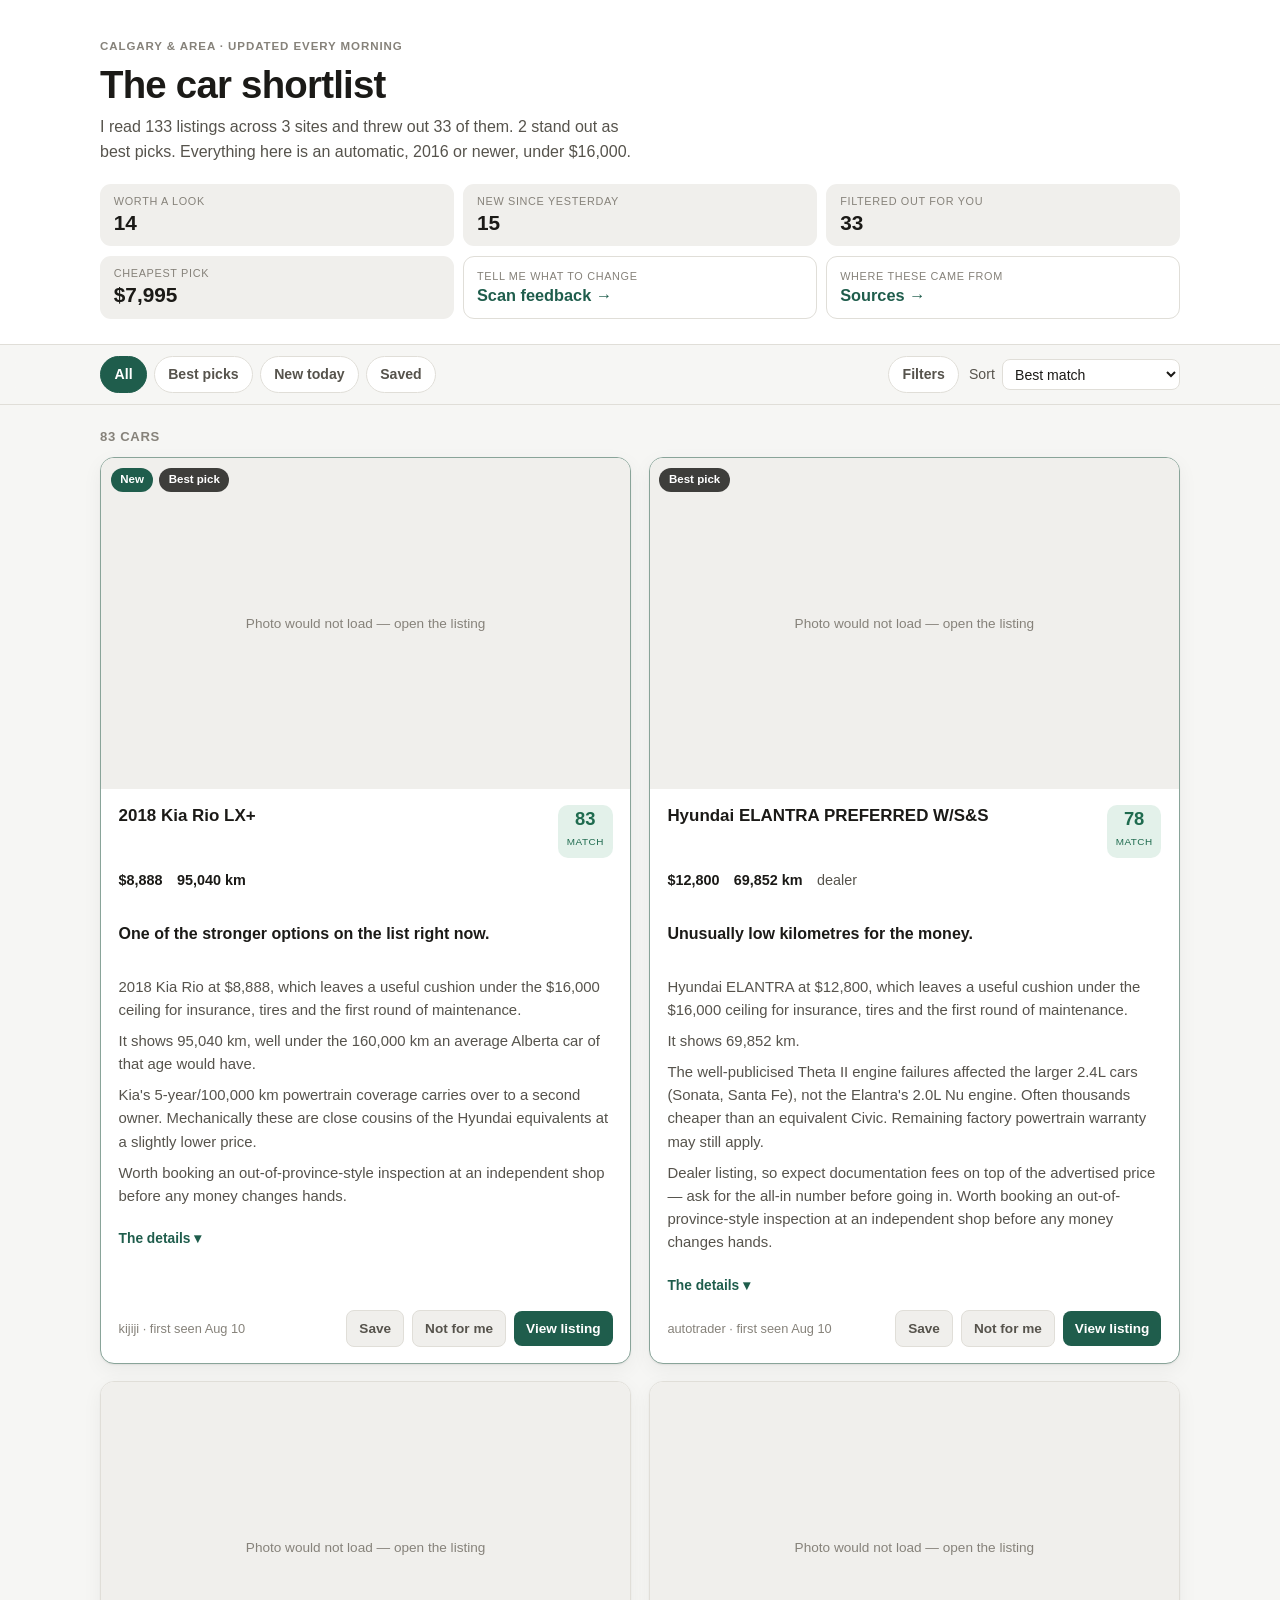
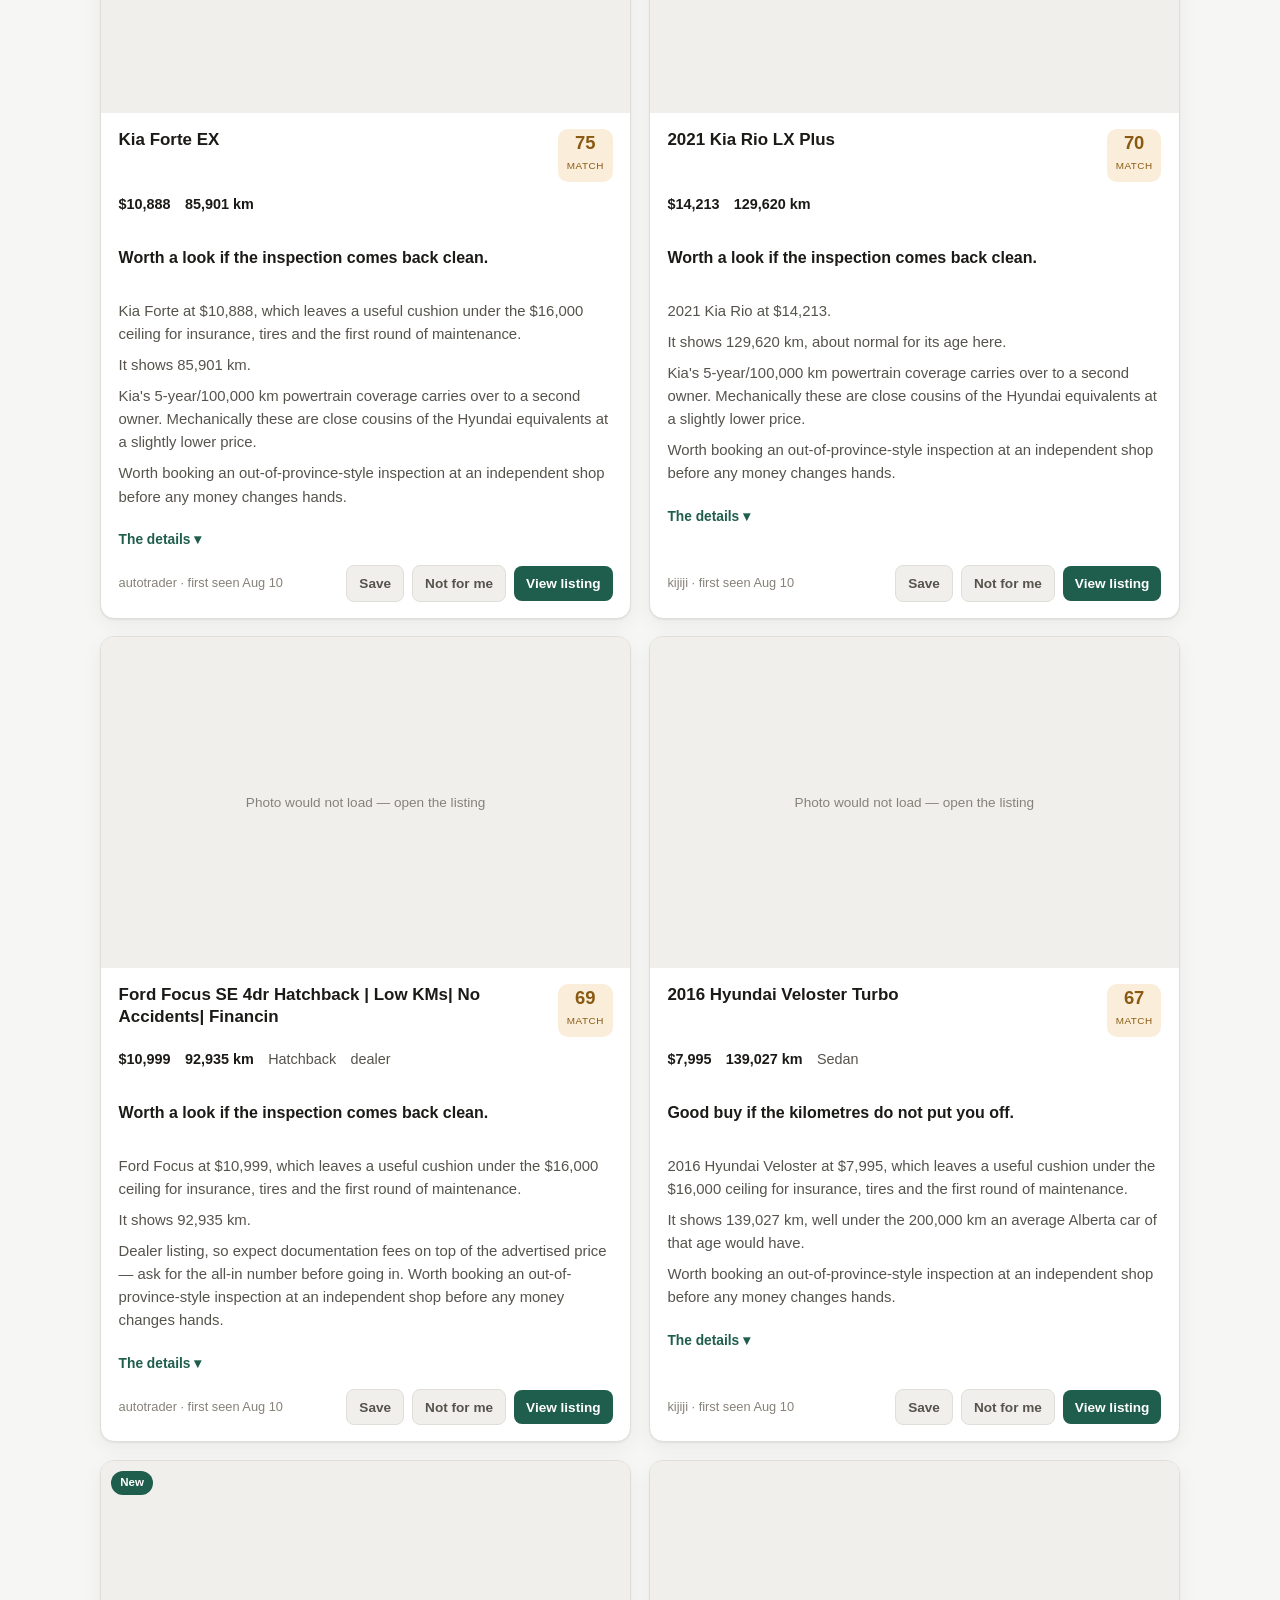
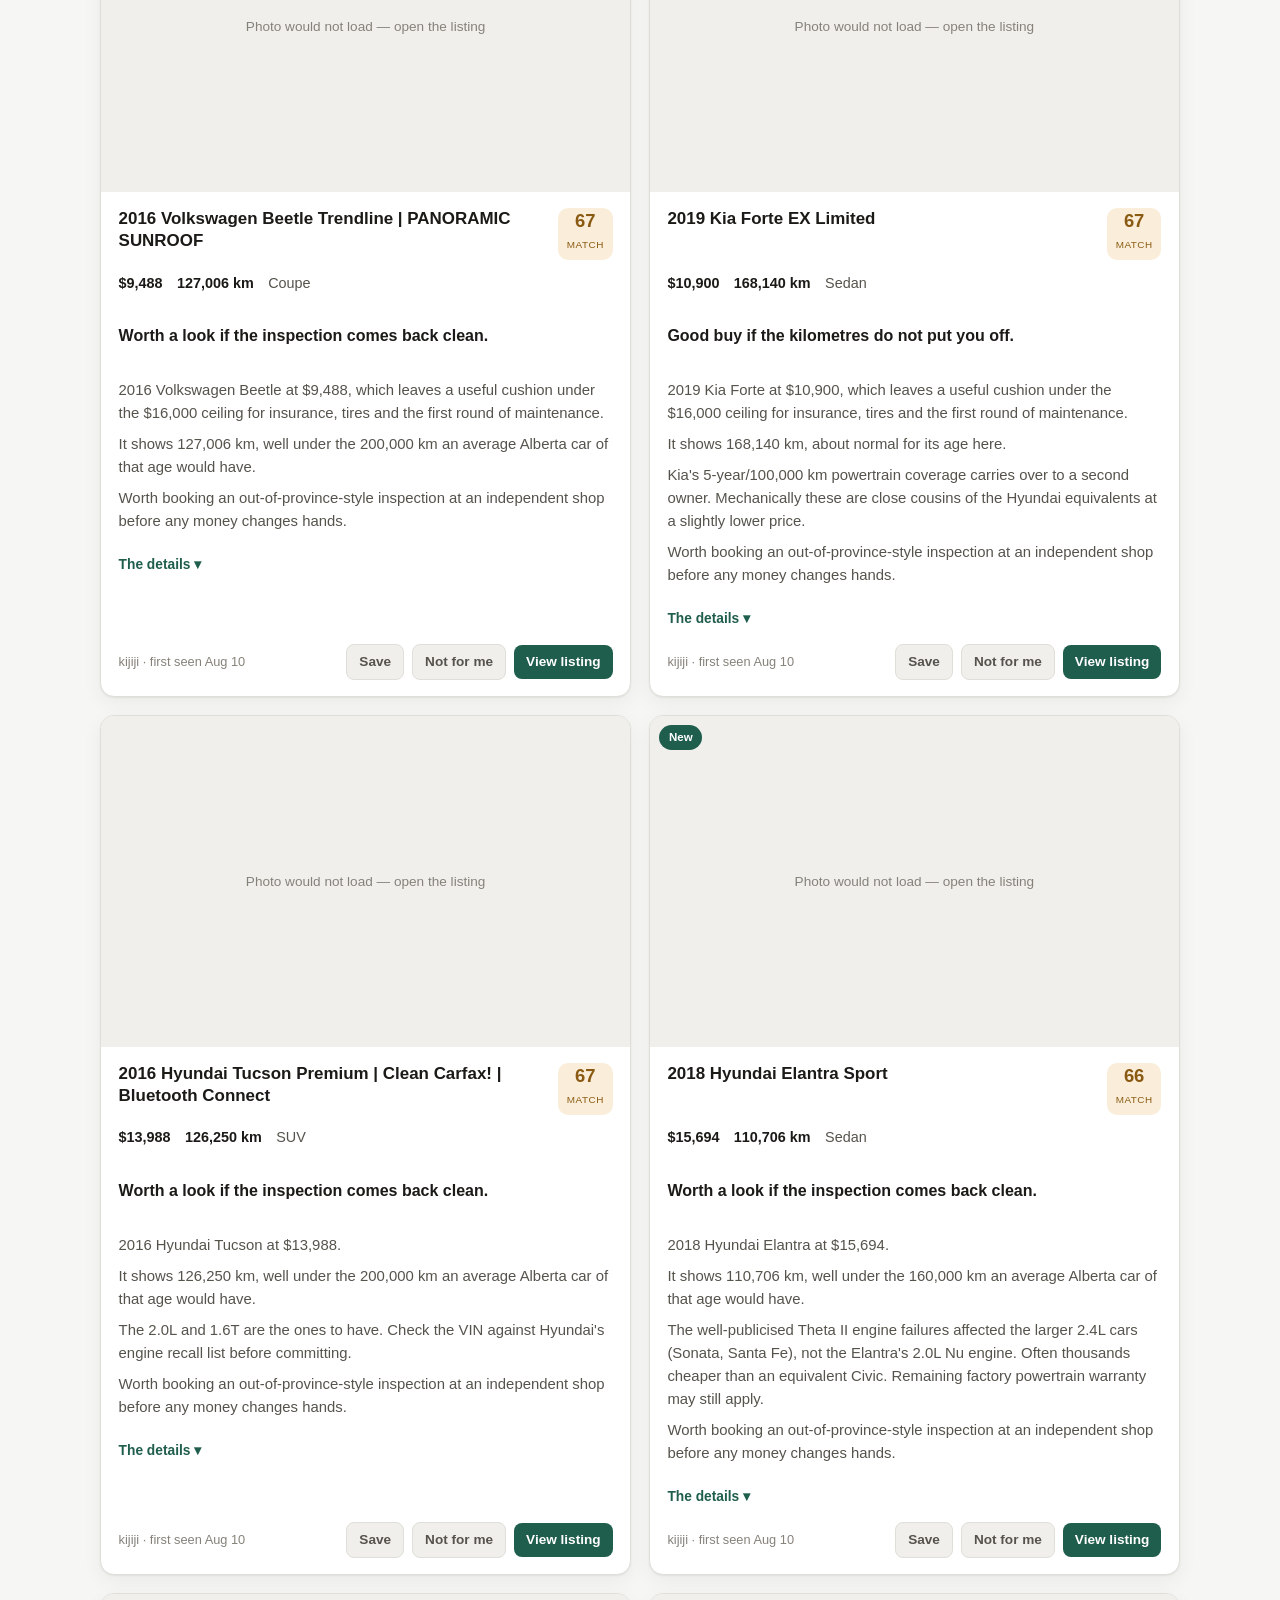
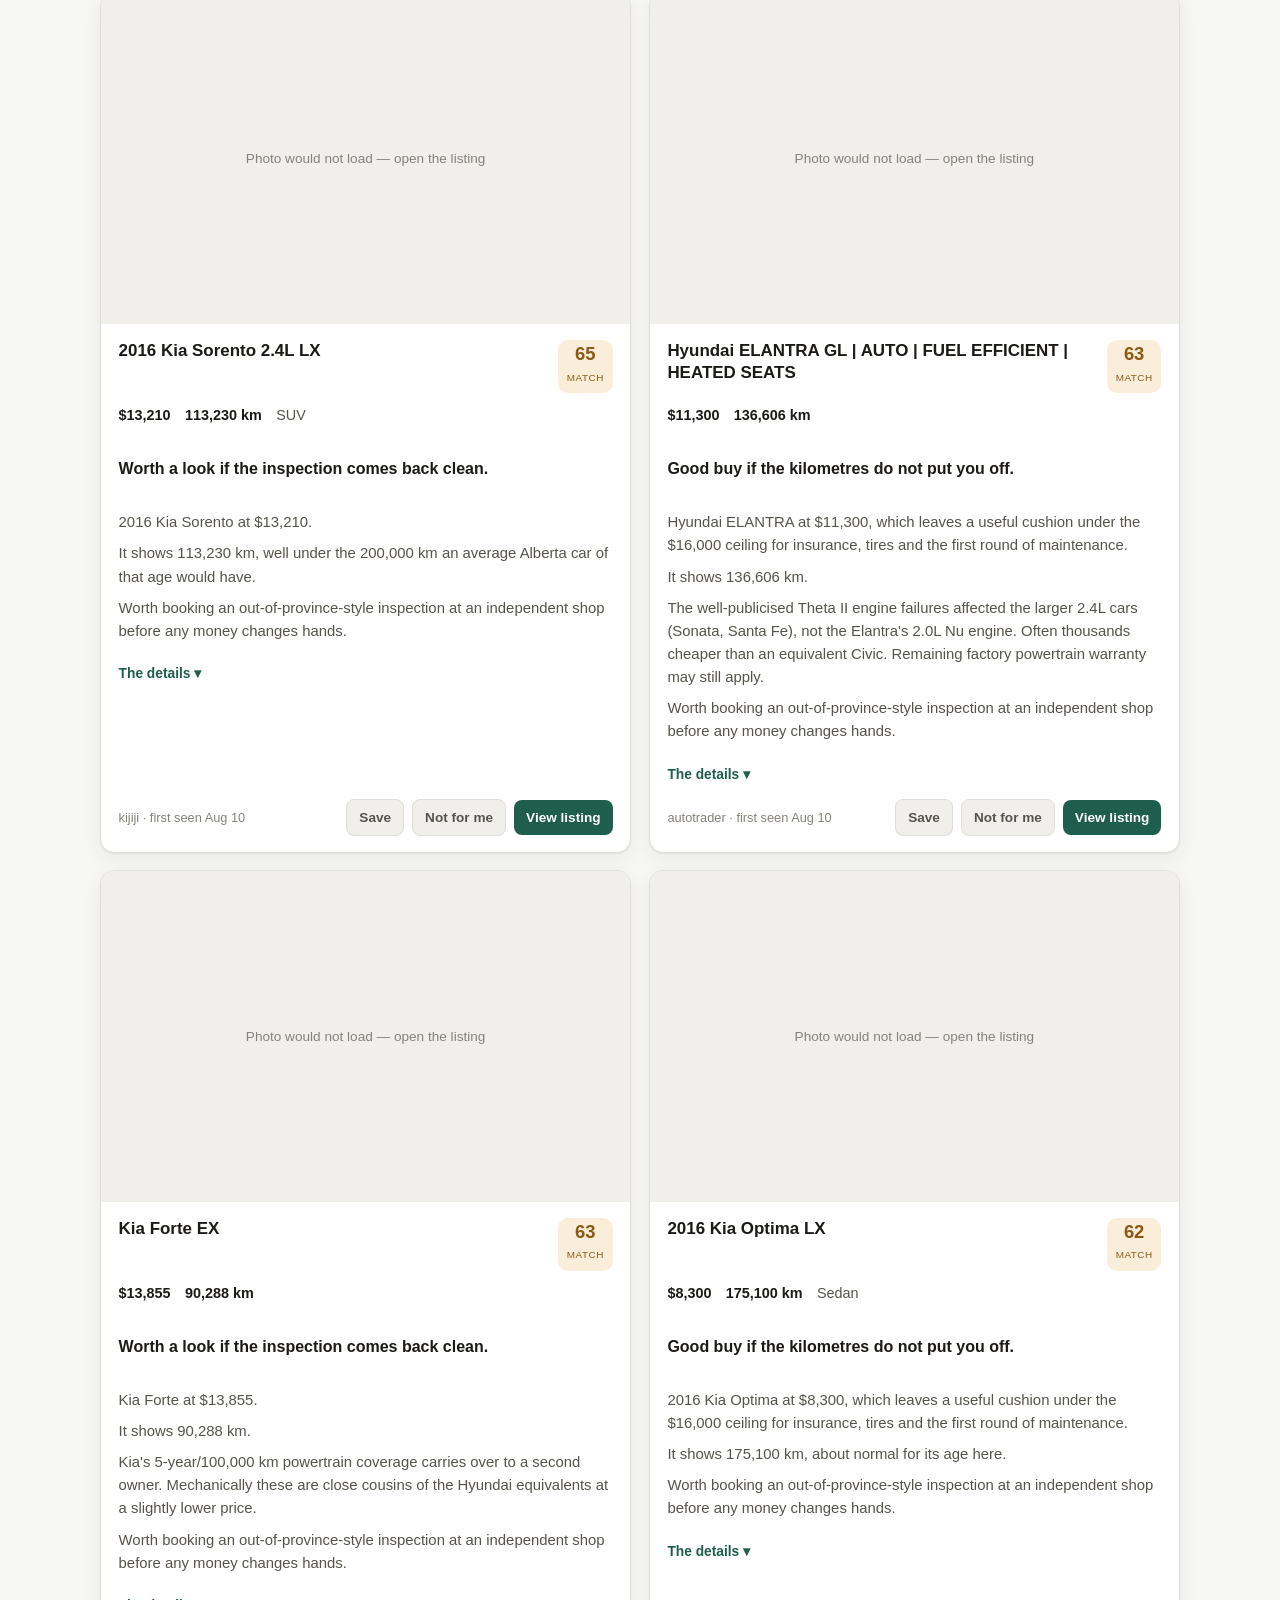
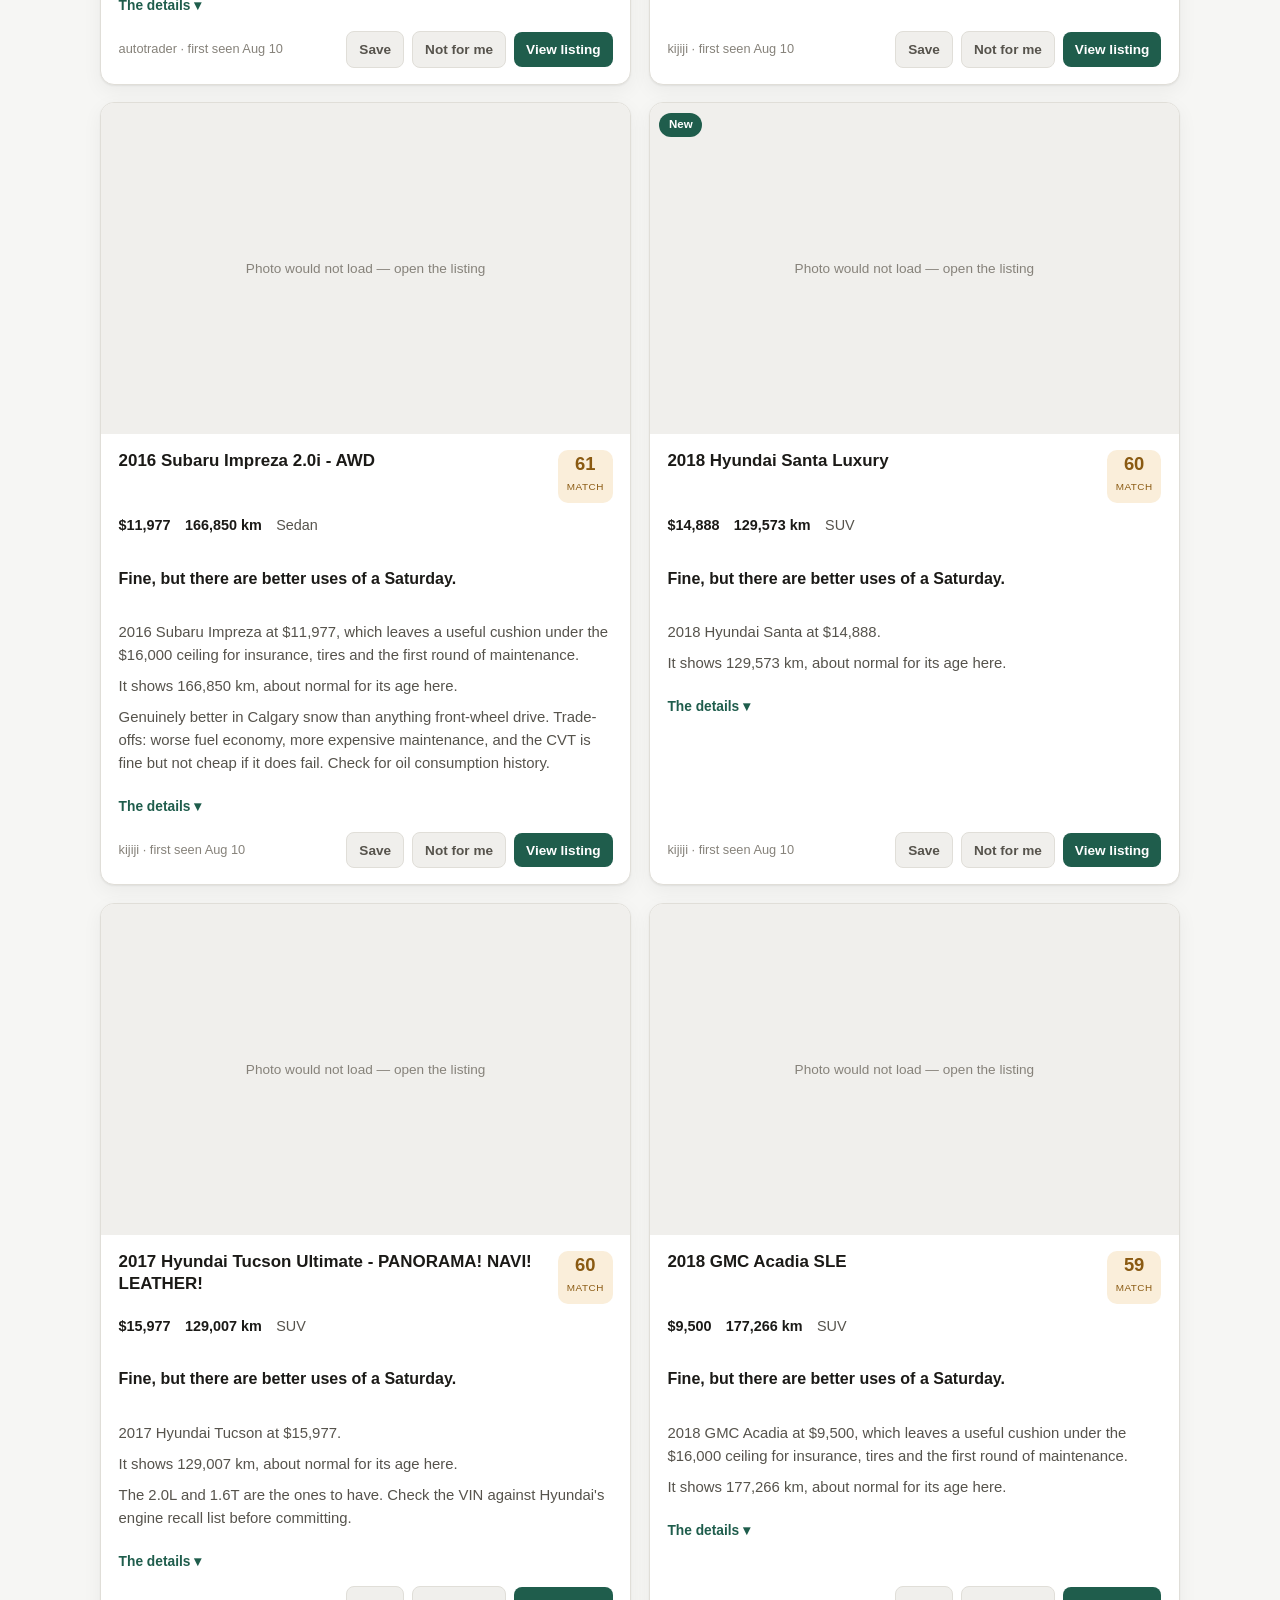
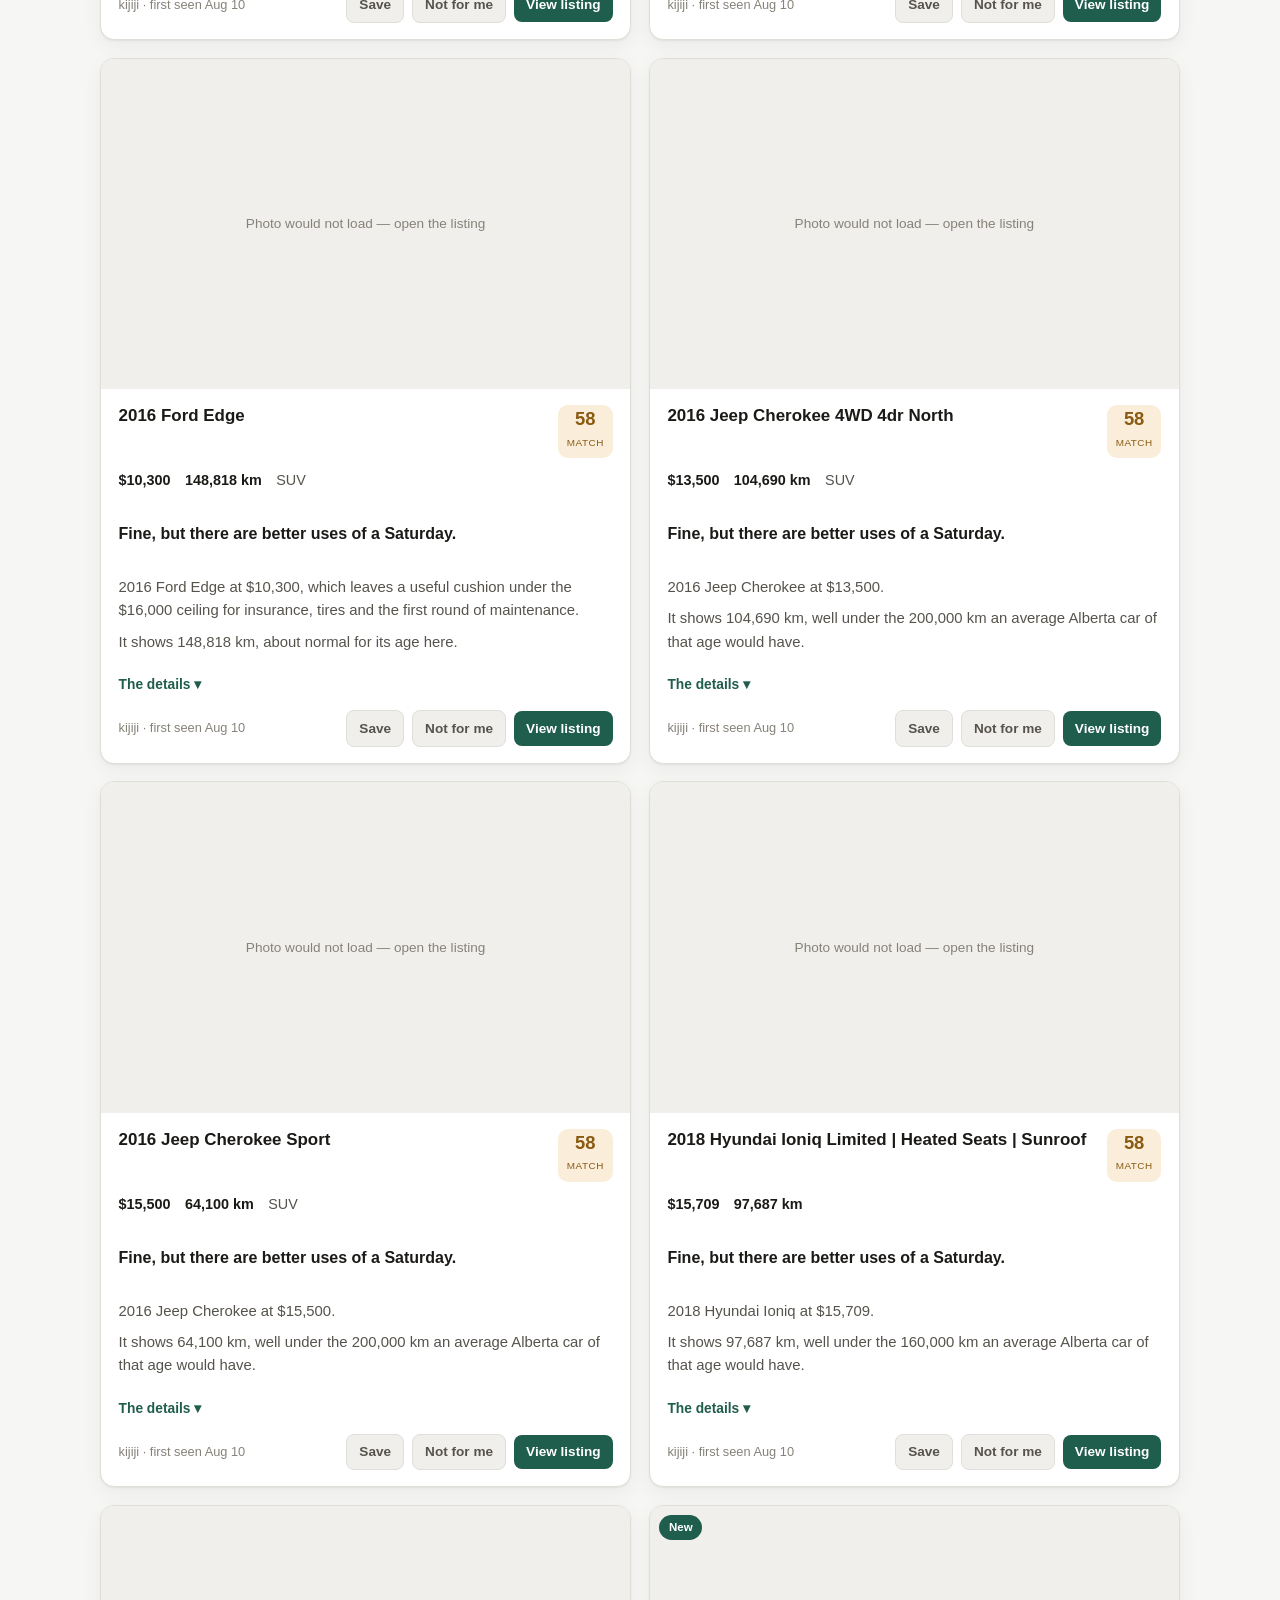
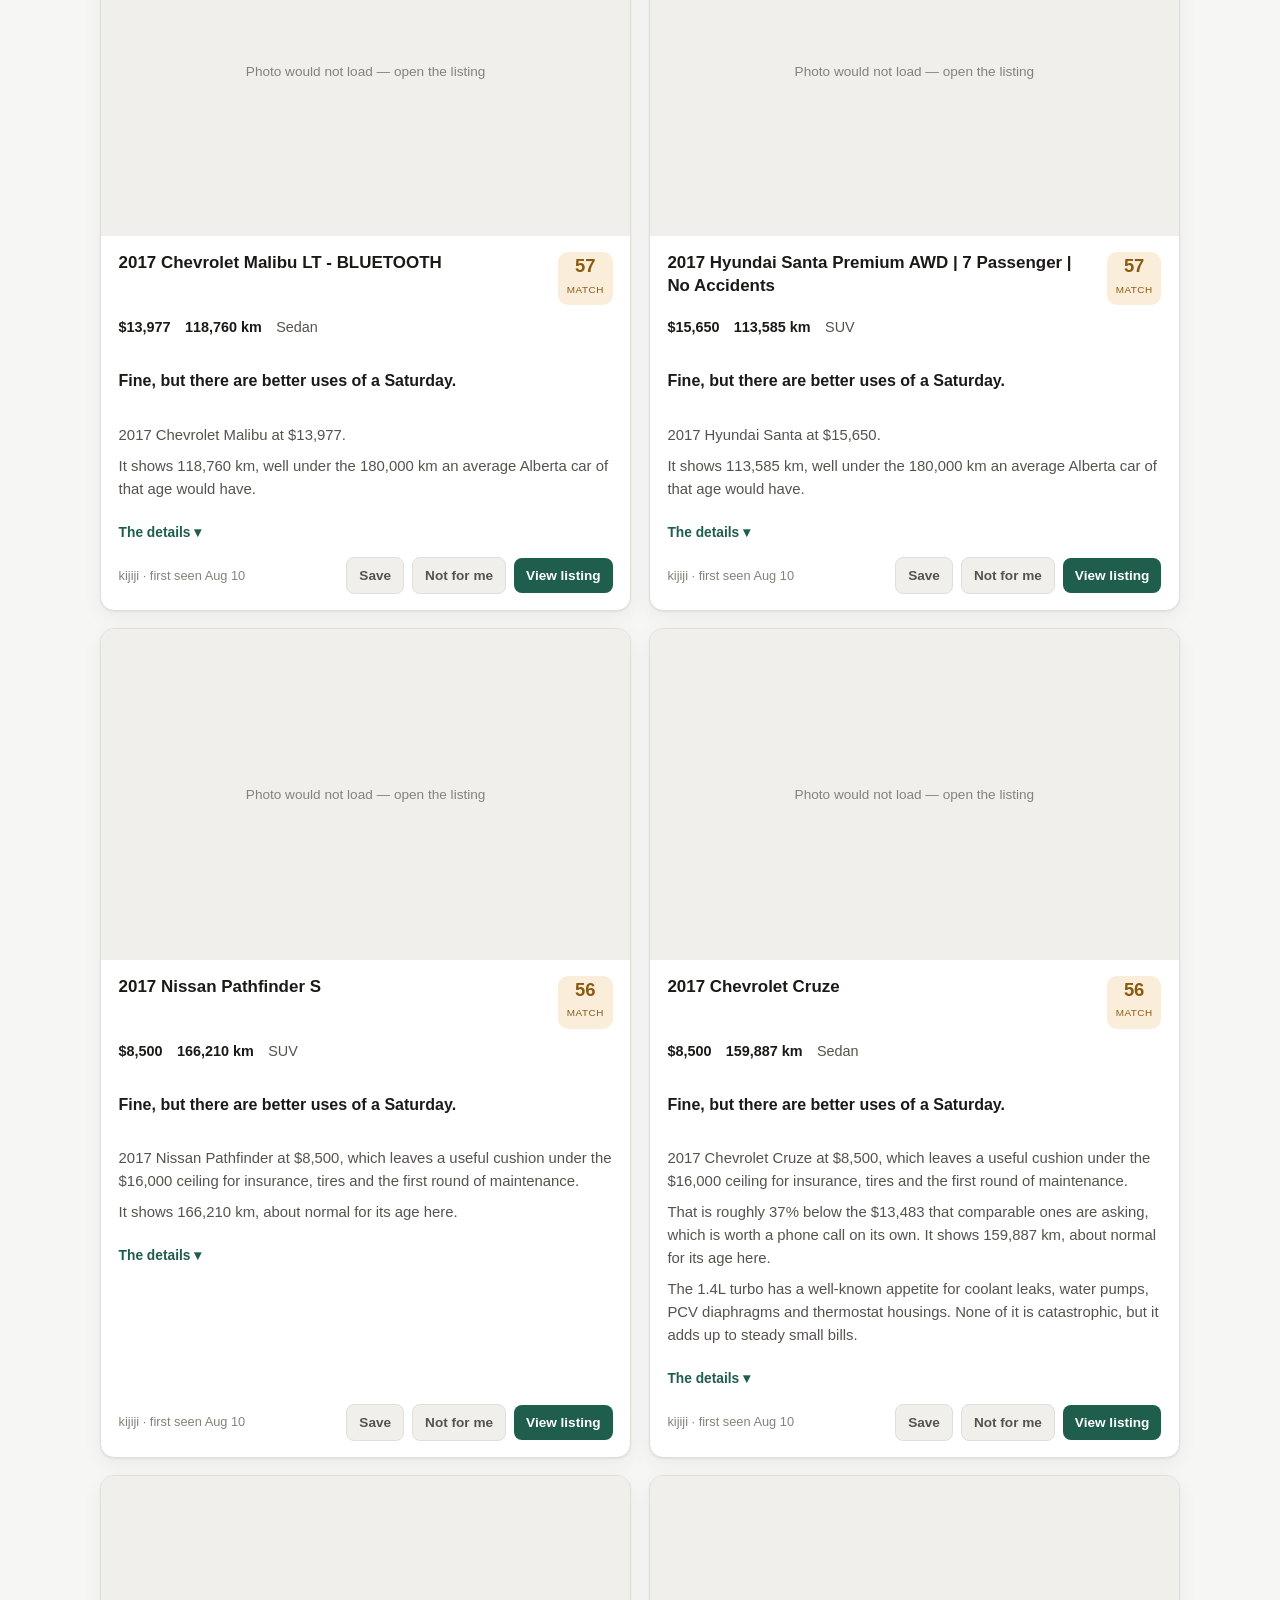
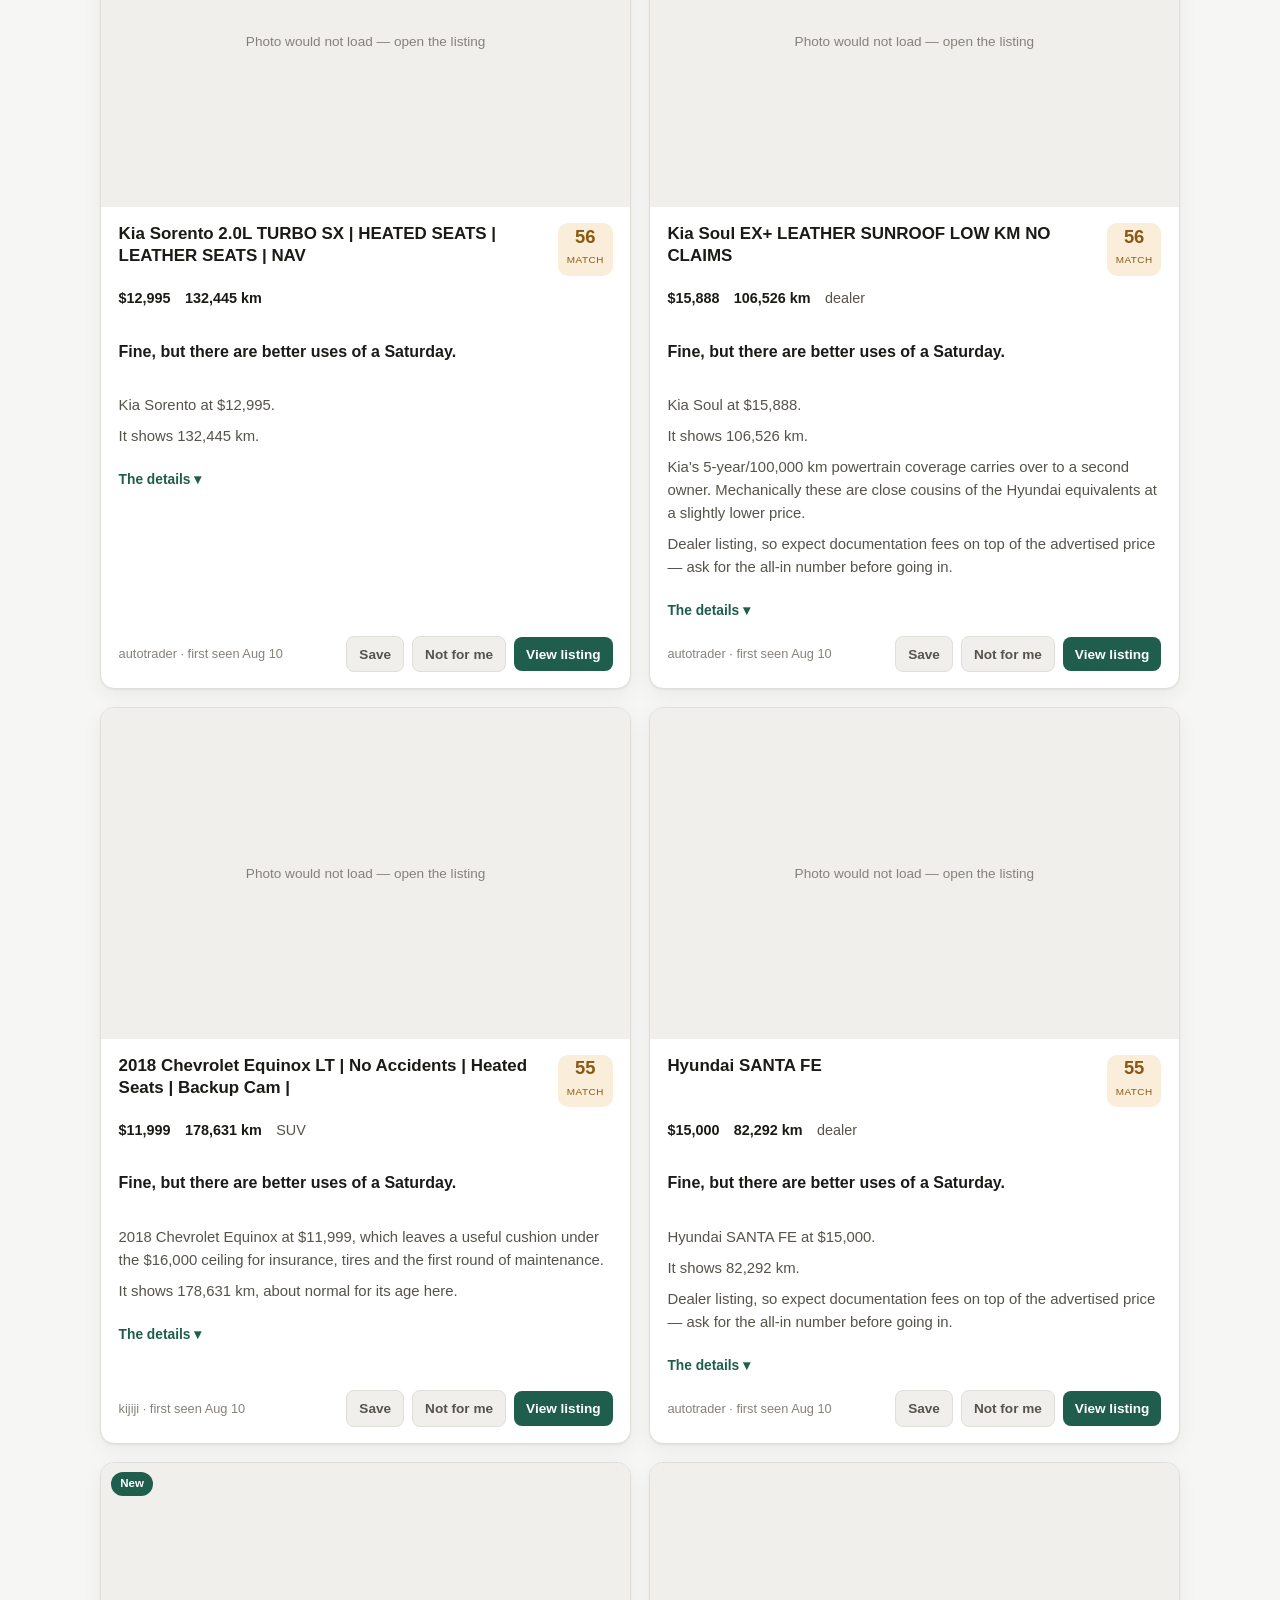
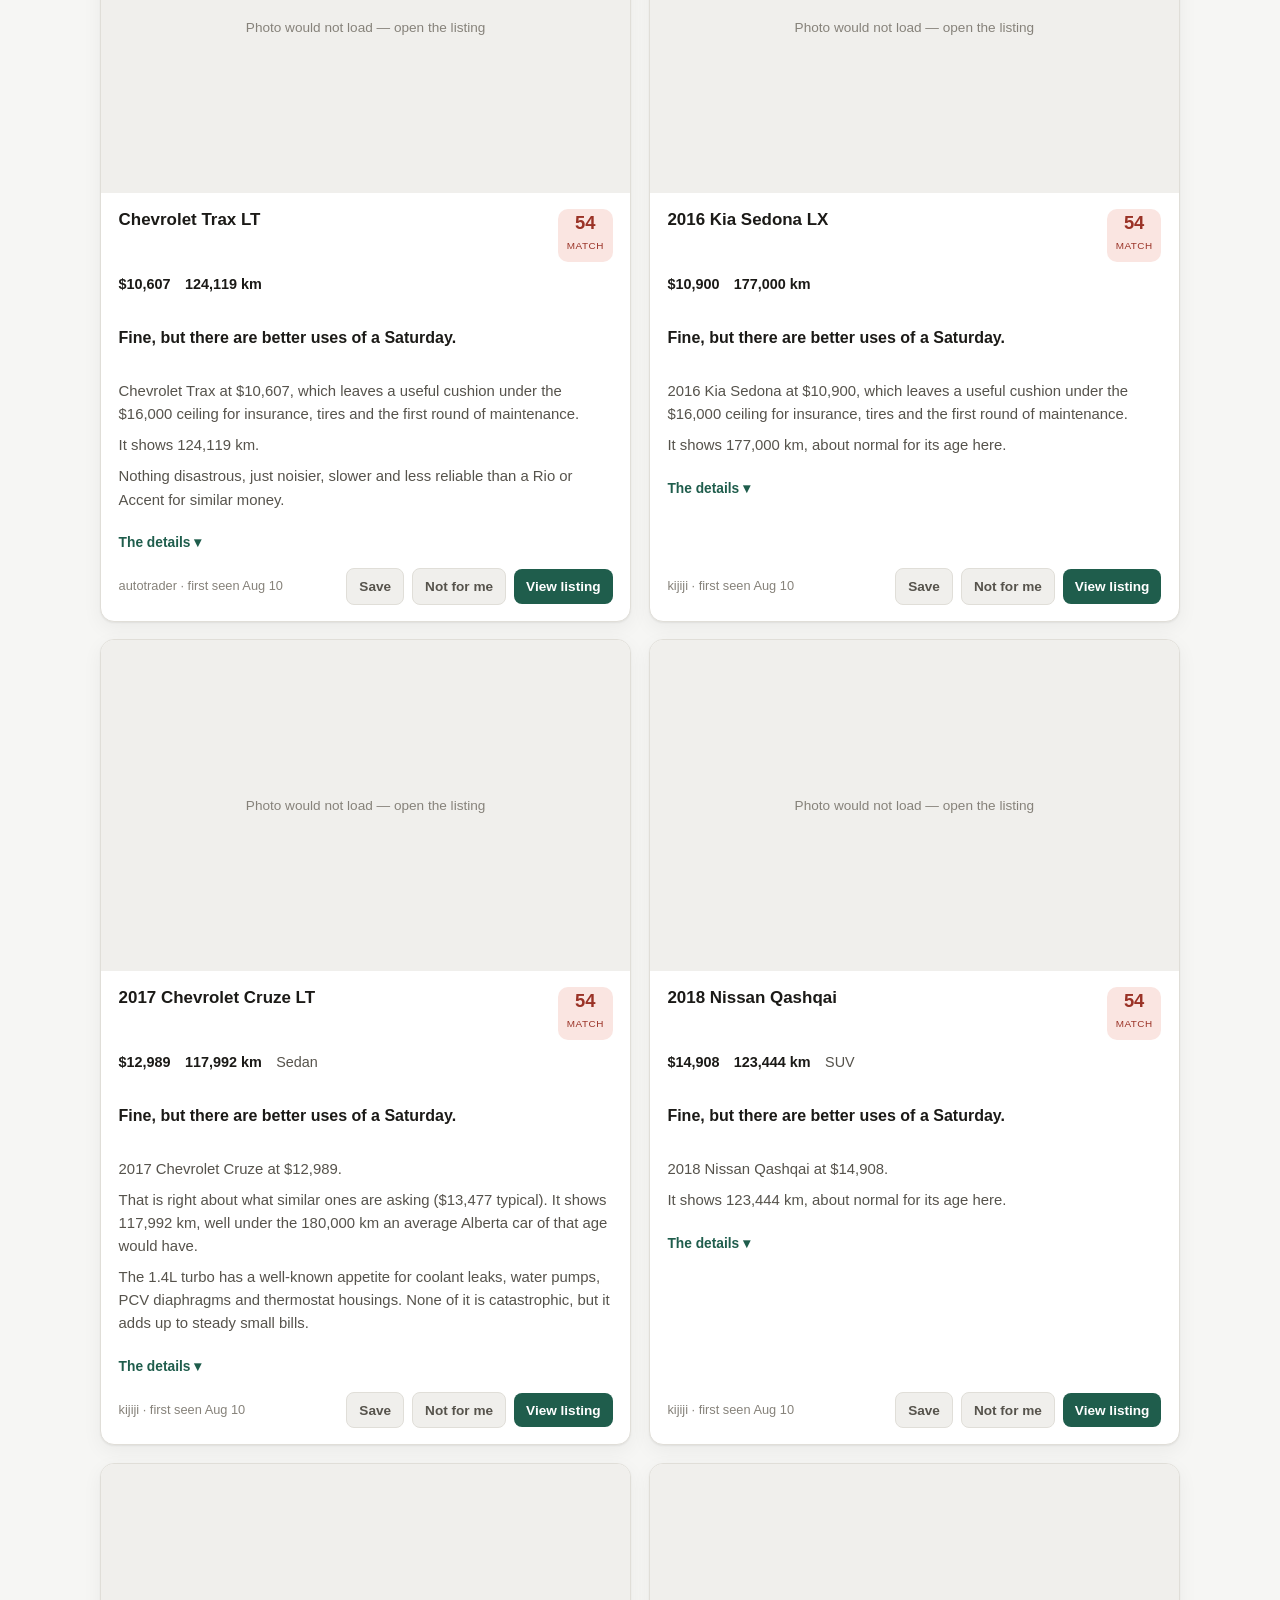
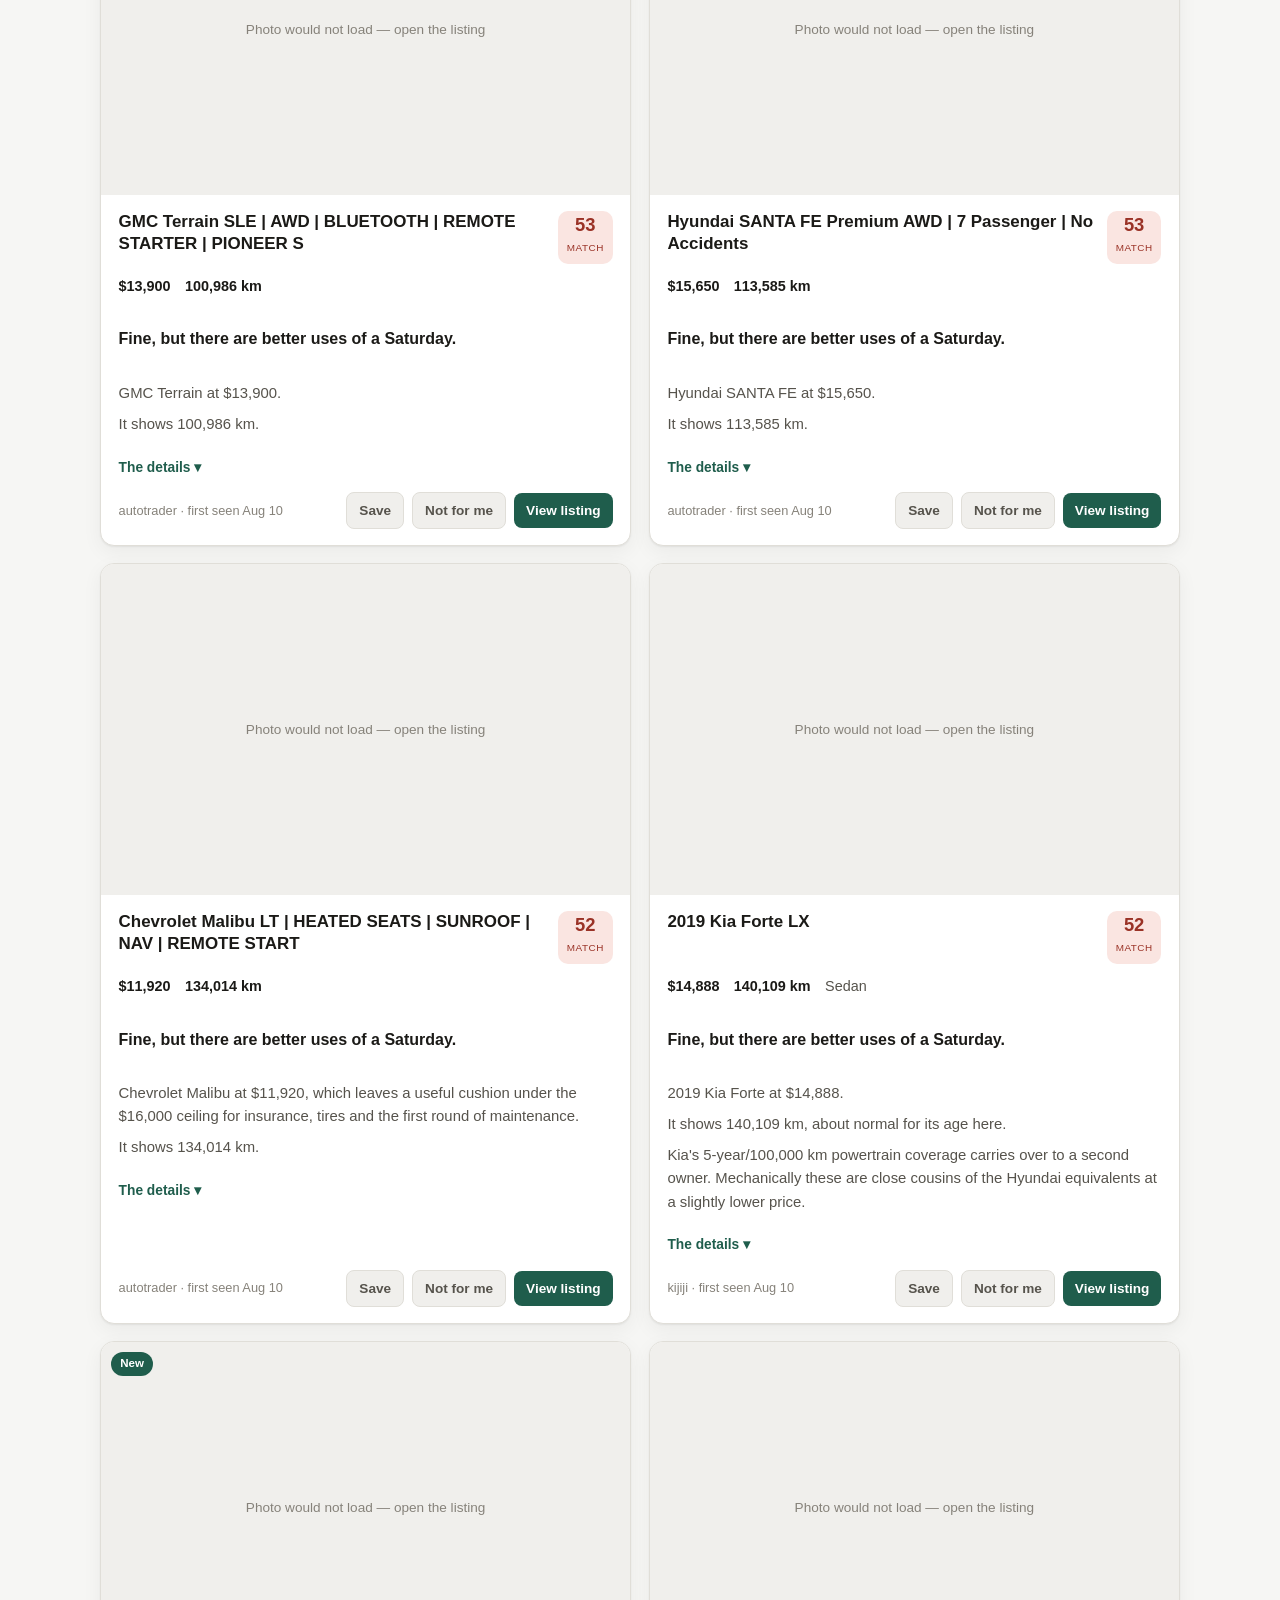
==== commit ab6f3722: "Widen to 2010, cap at $13k sticker, and estimate the real drive-away cost Scope: model years back to" ====
--- a/car-finder/index.html
+++ b/car-finder/index.html
@@ -76,7 +76,8 @@
             <span>Sort</span>
             <select id="sort">
               <option value="score">Best match</option>
-              <option value="price">Cheapest first</option>
+              <option value="allin">Cheapest on the road</option>
+              <option value="price">Cheapest asking price</option>
               <option value="km">Fewest kilometres</option>
               <option value="year">Newest year</option>
             </select>
--- a/car-finder/assets/styles.css
+++ b/car-finder/assets/styles.css
@@ -311,3 +311,29 @@
 @media (prefers-reduced-motion: reduce) {
   * { transition: none !important; animation: none !important; }
 }
+
+/* ---------- drive-away cost ---------- */
+.specs .allin {
+  color: var(--accent); font-weight: 640;
+  border-left: 1px solid var(--line); padding-left: .9rem;
+}
+.costs { margin-top: .9rem; }
+.costs h4 {
+  margin: 0 0 .35rem; font-size: .74rem; text-transform: uppercase;
+  letter-spacing: .05em; color: var(--ink-3);
+}
+.cost-table { width: 100%; border-collapse: collapse; font-size: .85rem; }
+.cost-table td { padding: .22rem 0; vertical-align: top; color: var(--ink-2); }
+.cost-table .amount {
+  text-align: right; white-space: nowrap; padding-left: .6rem;
+  font-variant-numeric: tabular-nums; color: var(--ink);
+}
+.cost-table .why { color: var(--ink-3); font-size: .78rem; padding-left: .8rem; }
+.cost-table tfoot td { border-top: 1px solid var(--line); padding-top: .4rem; }
+.guess {
+  font-size: .66rem; text-transform: uppercase; letter-spacing: .04em;
+  color: var(--ink-3); border: 1px solid var(--line);
+  border-radius: 4px; padding: 0 .22rem;
+}
+/* The "why" column is the first thing to go when space is tight. */
+@media (max-width: 560px) { .cost-table .why { display: none; } }
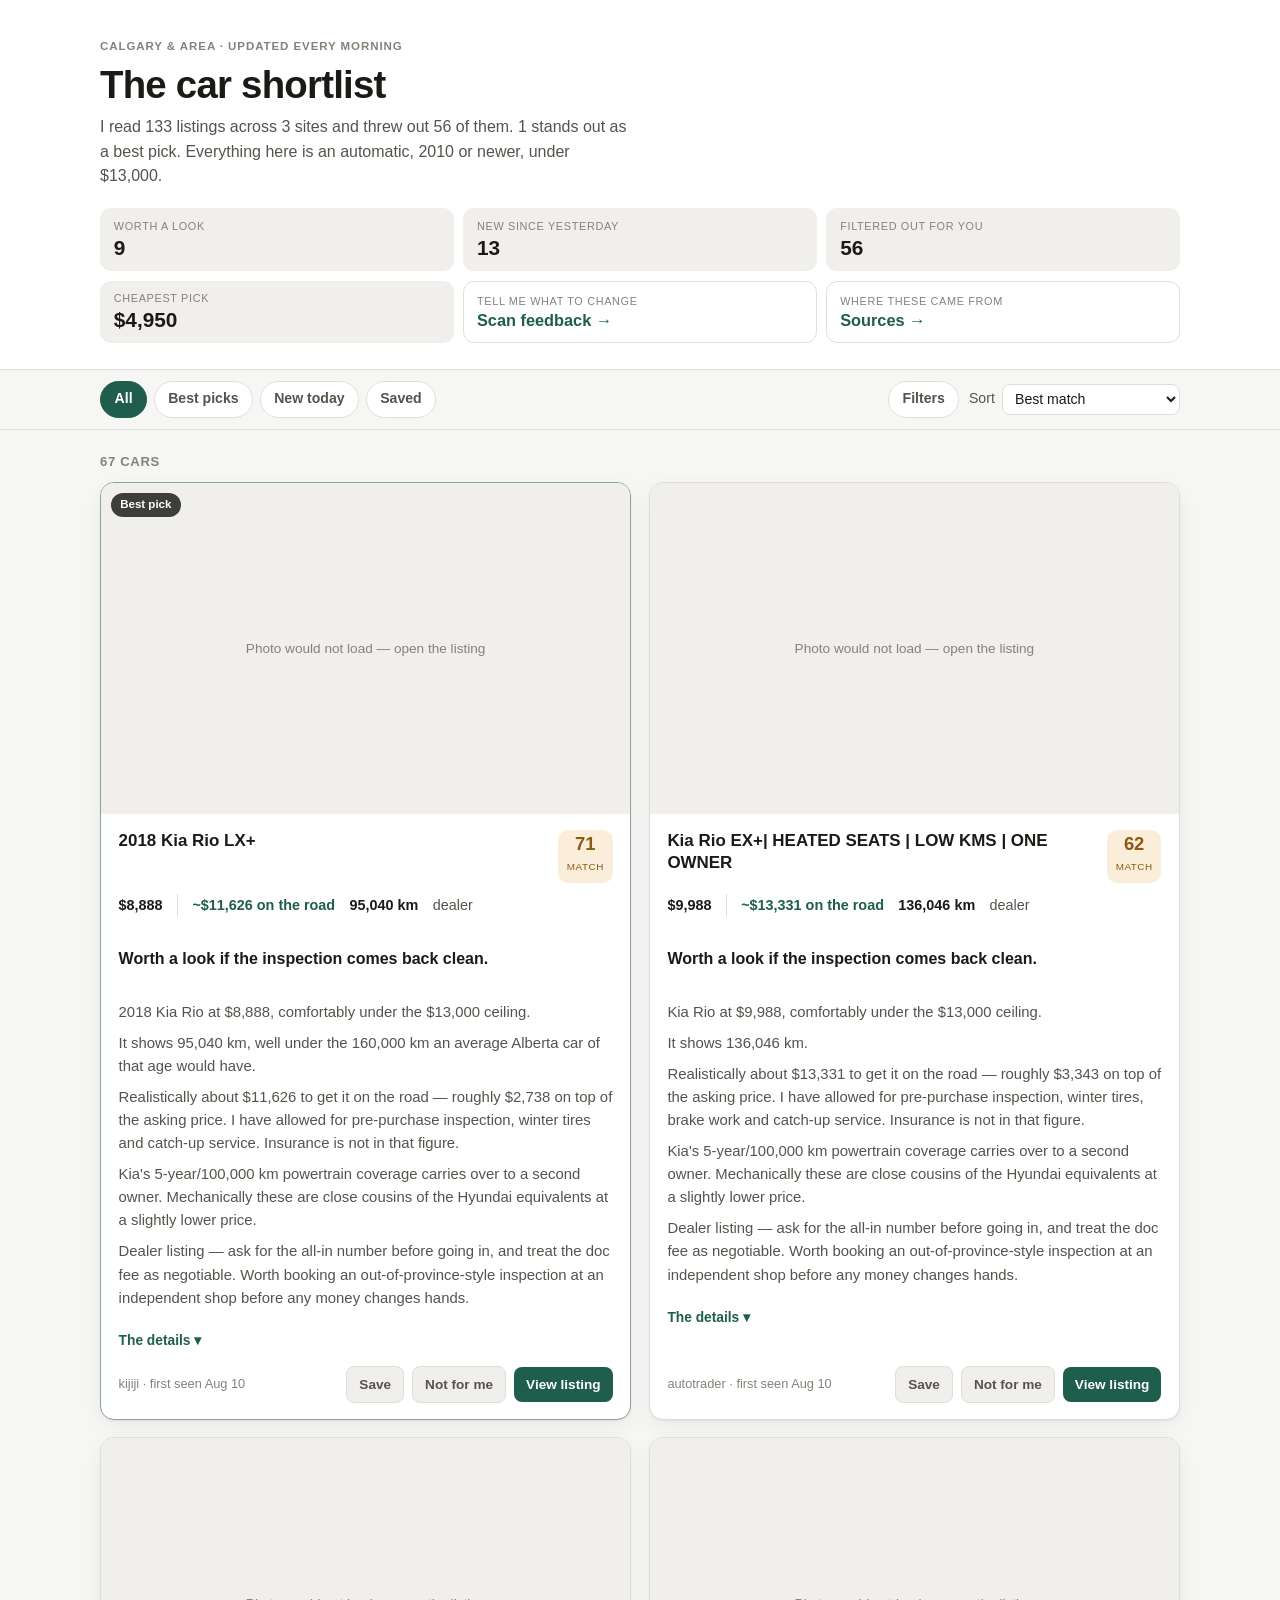
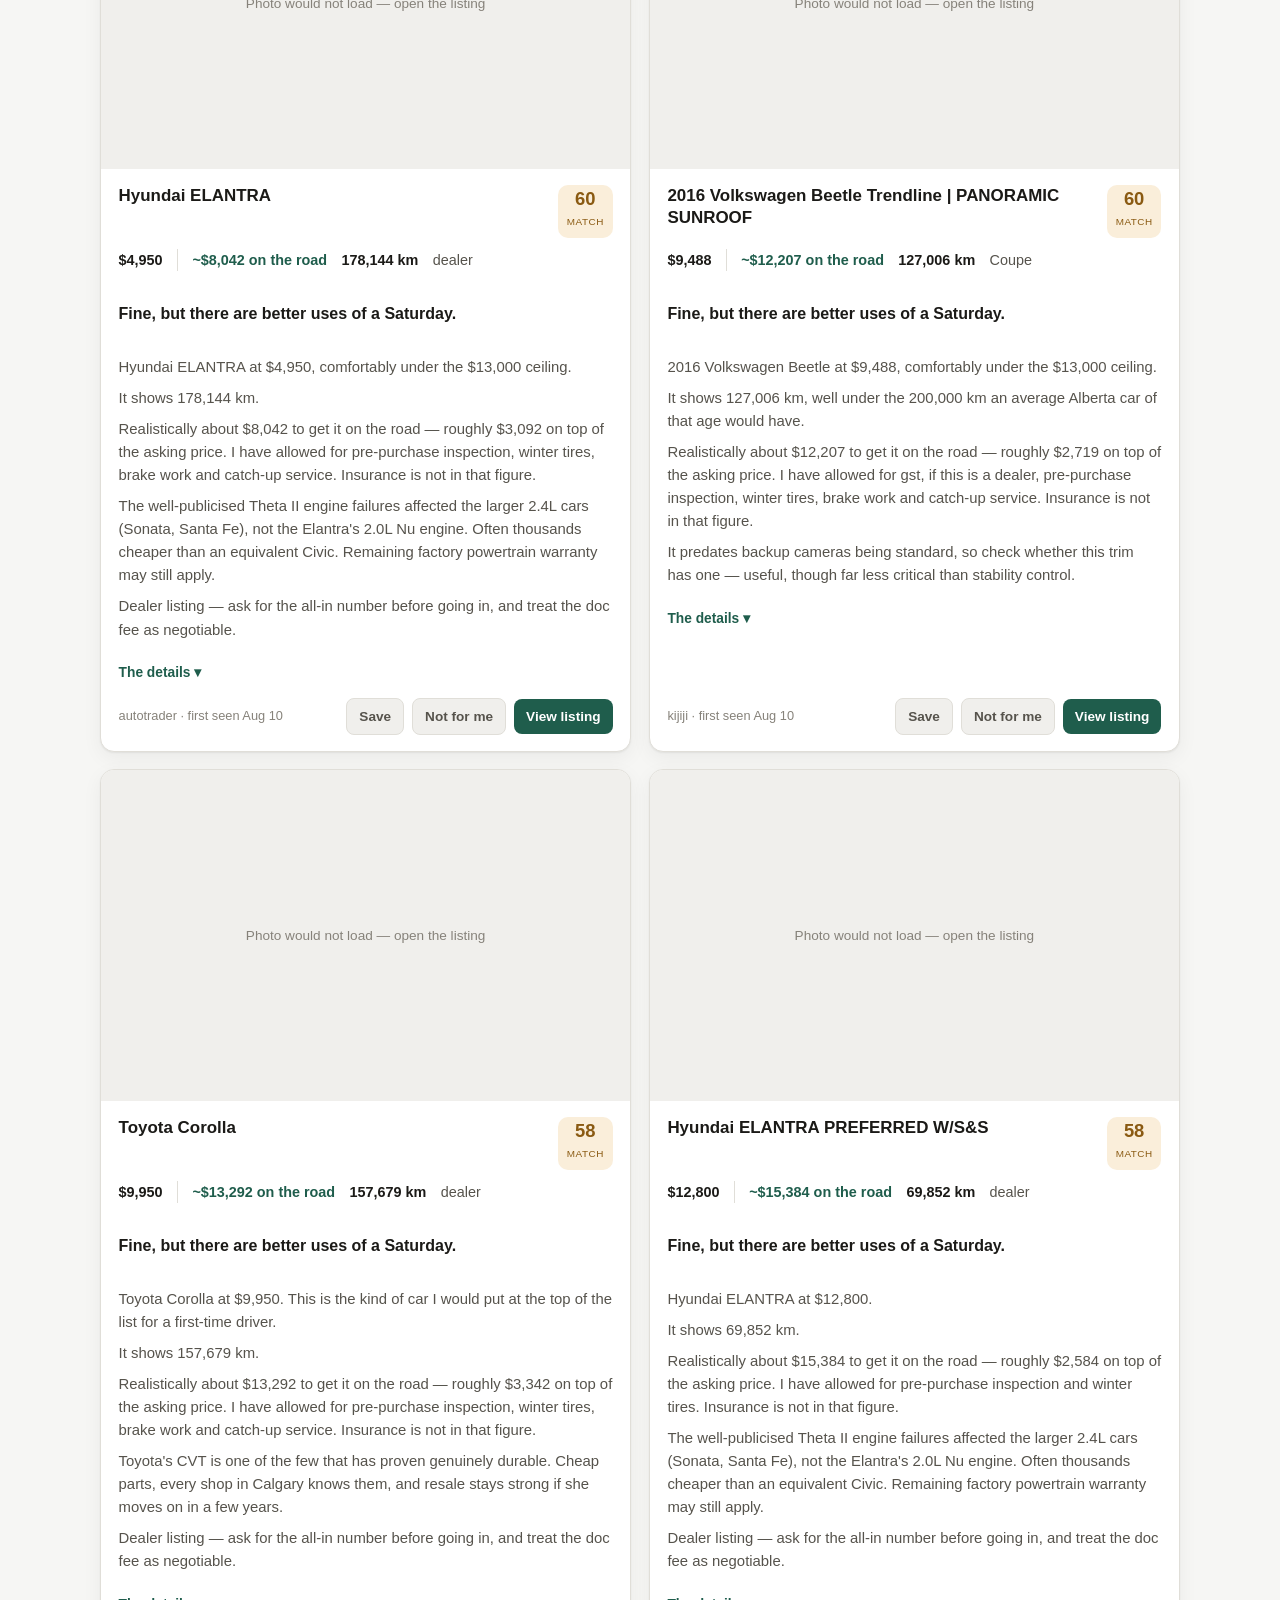
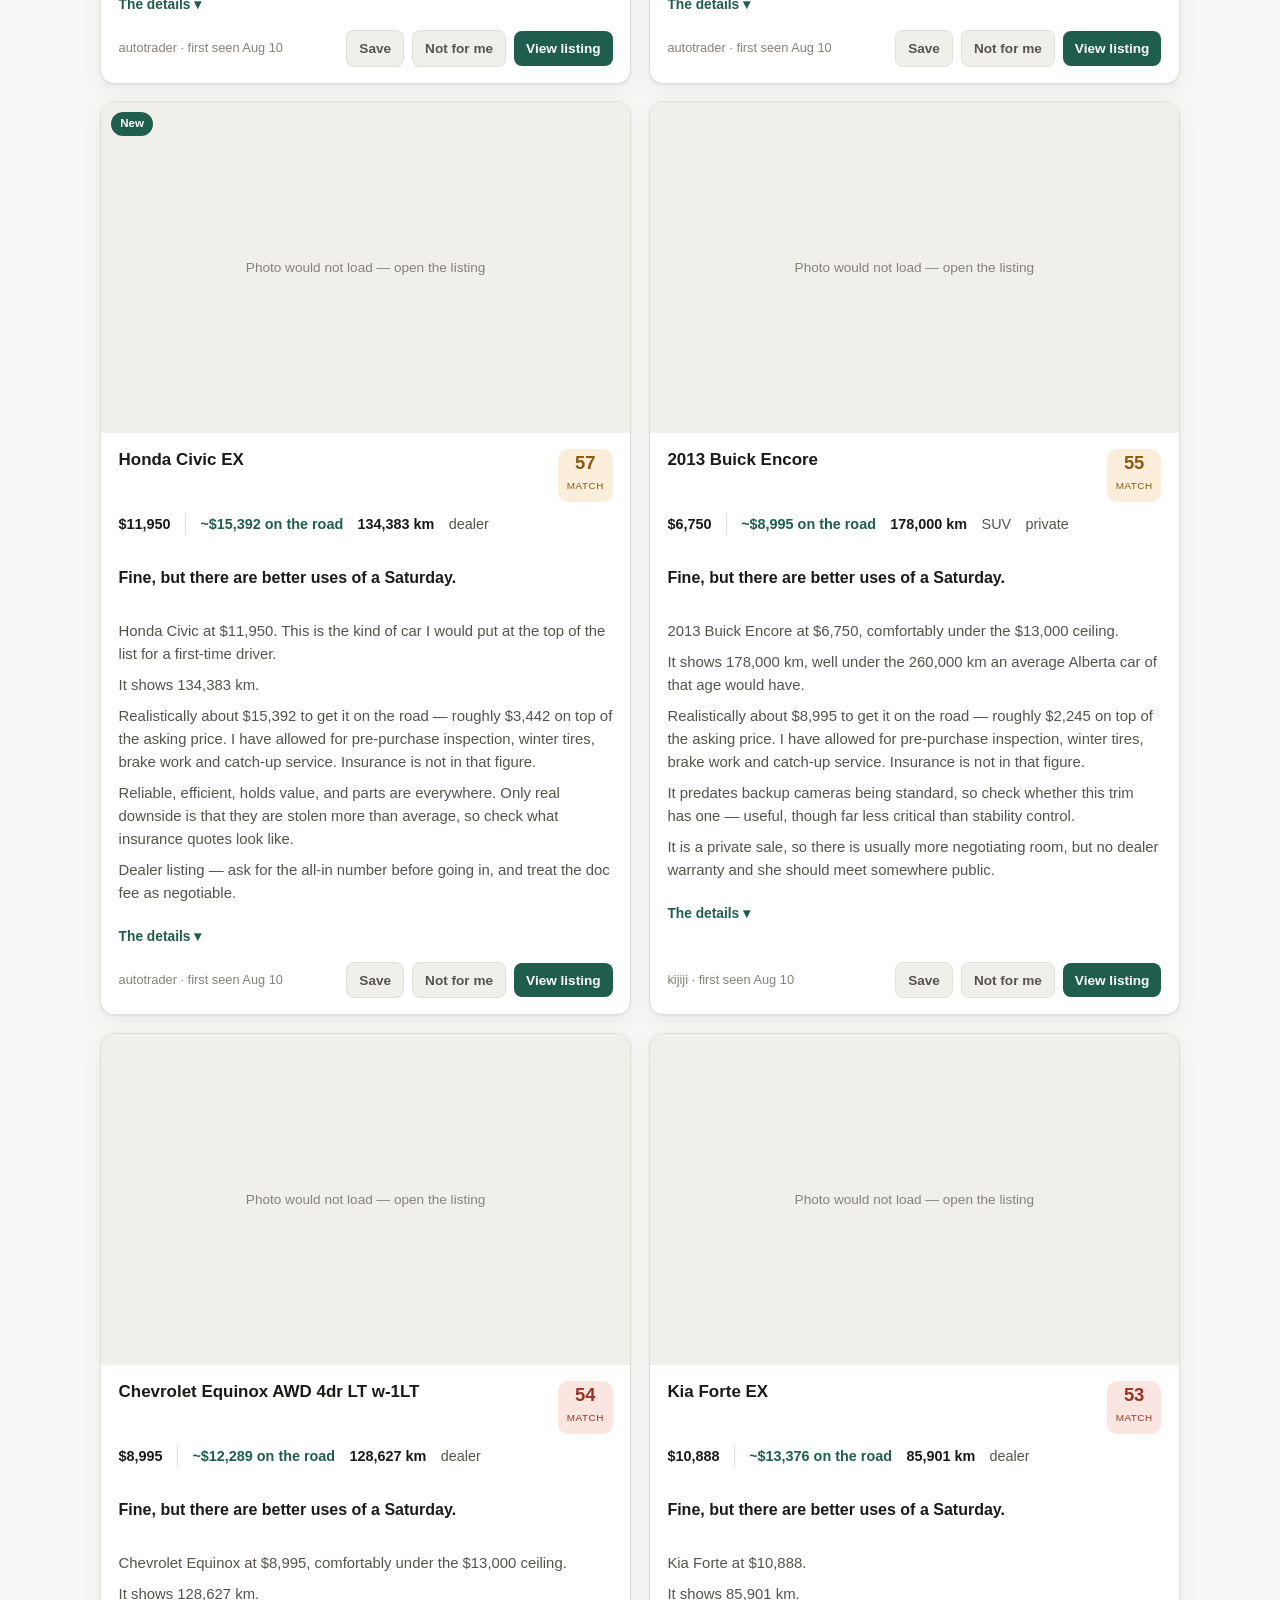
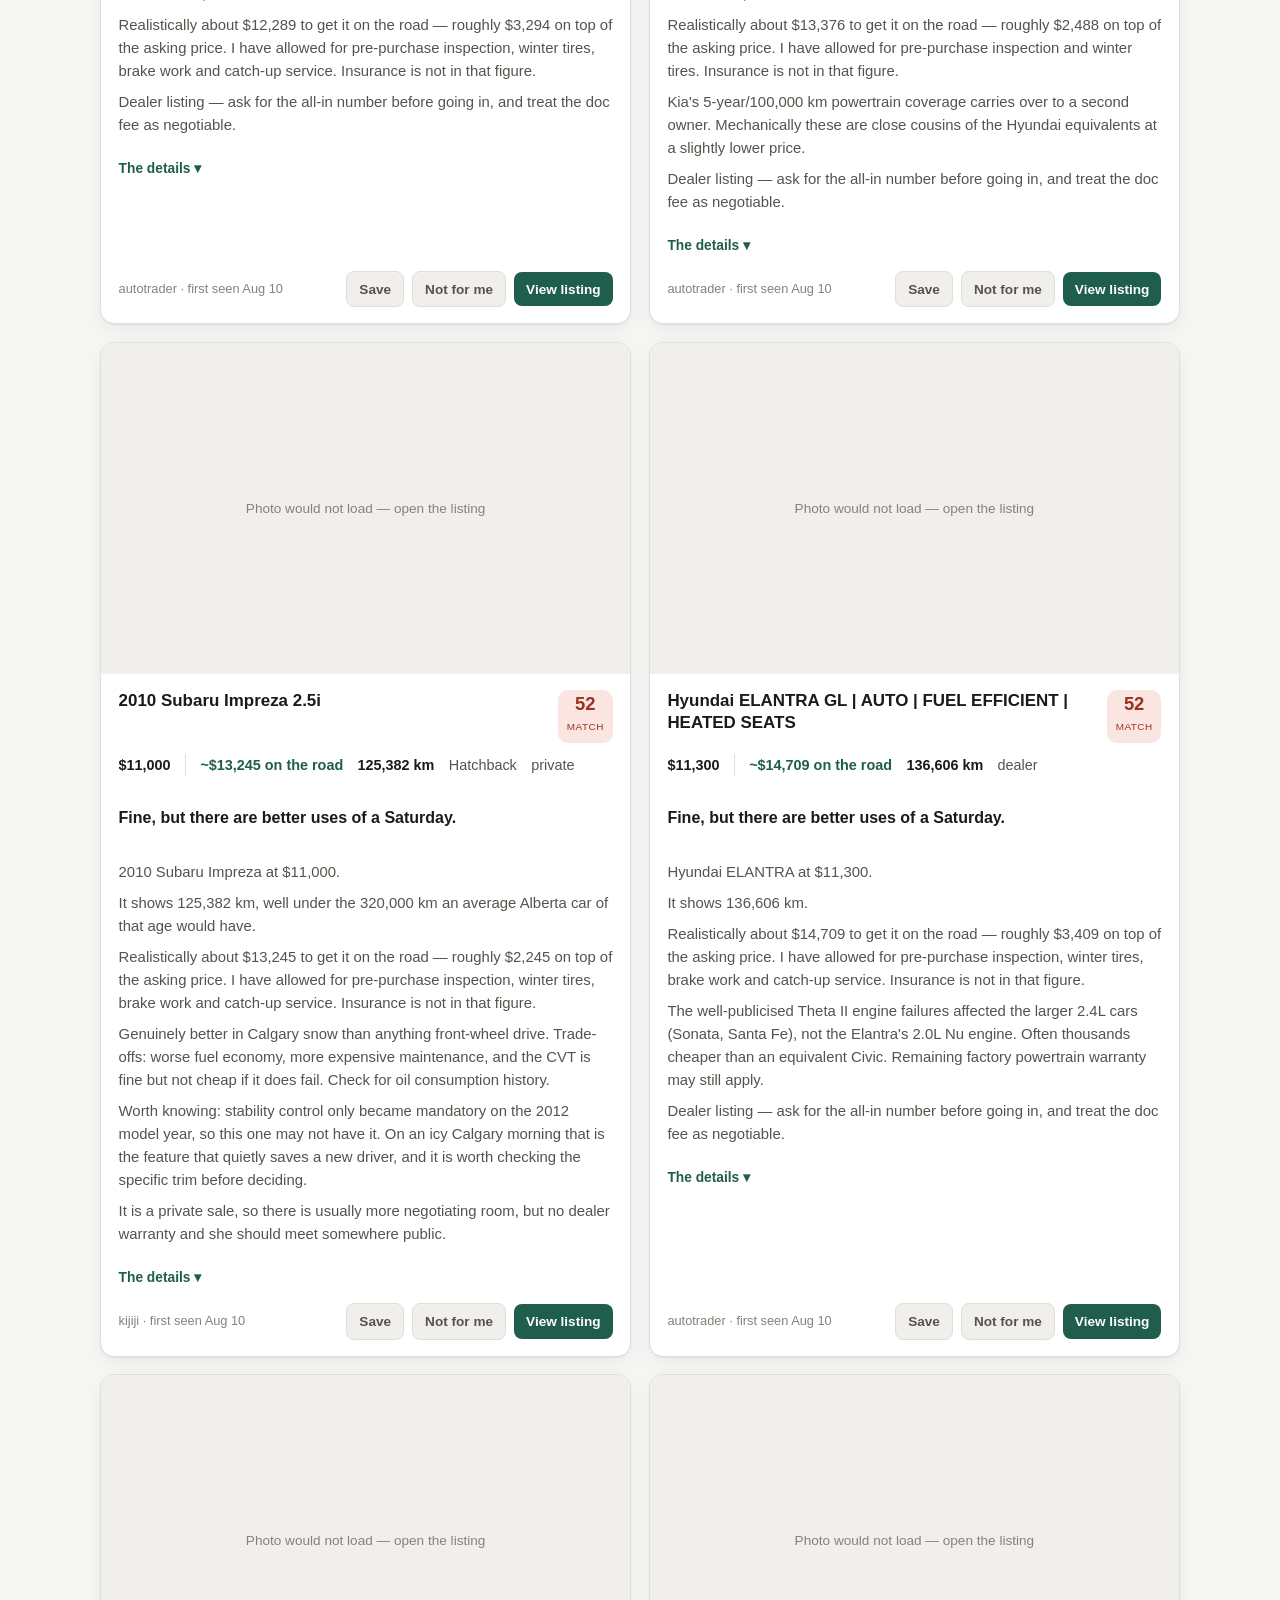
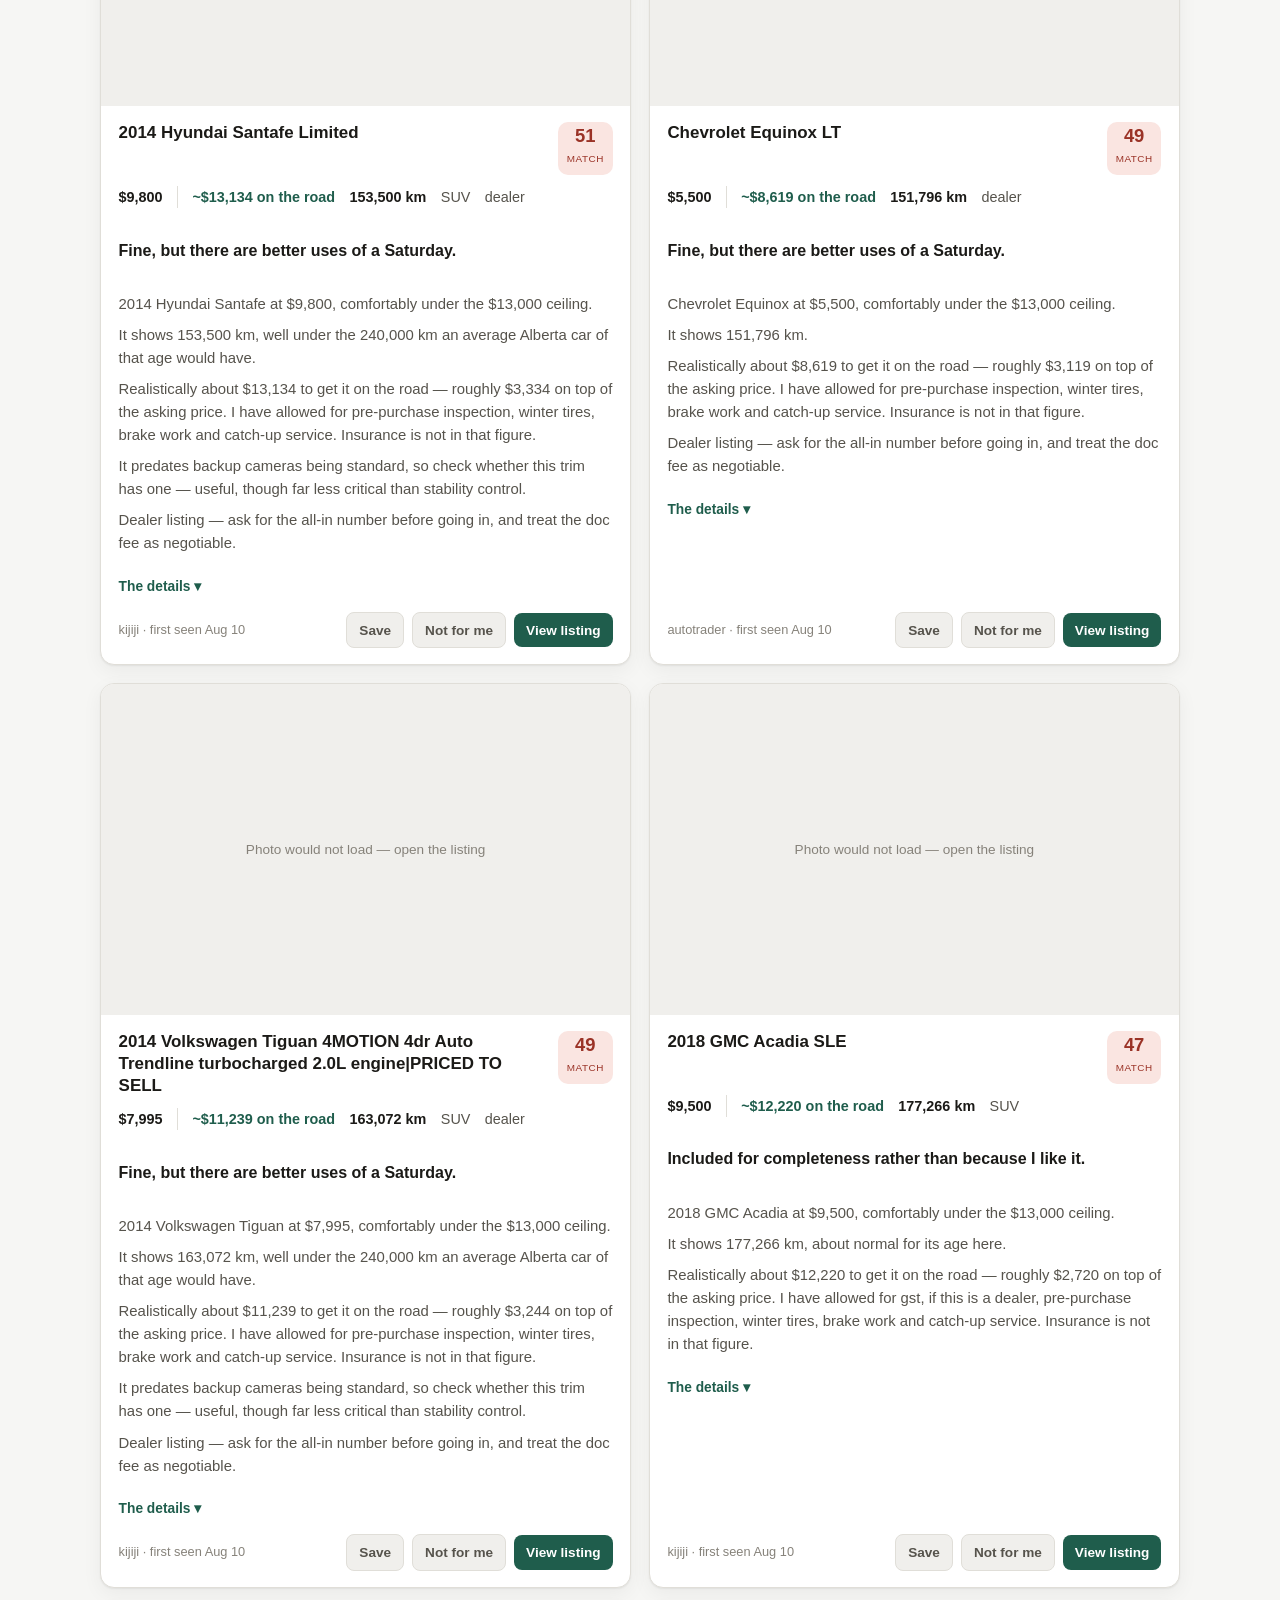
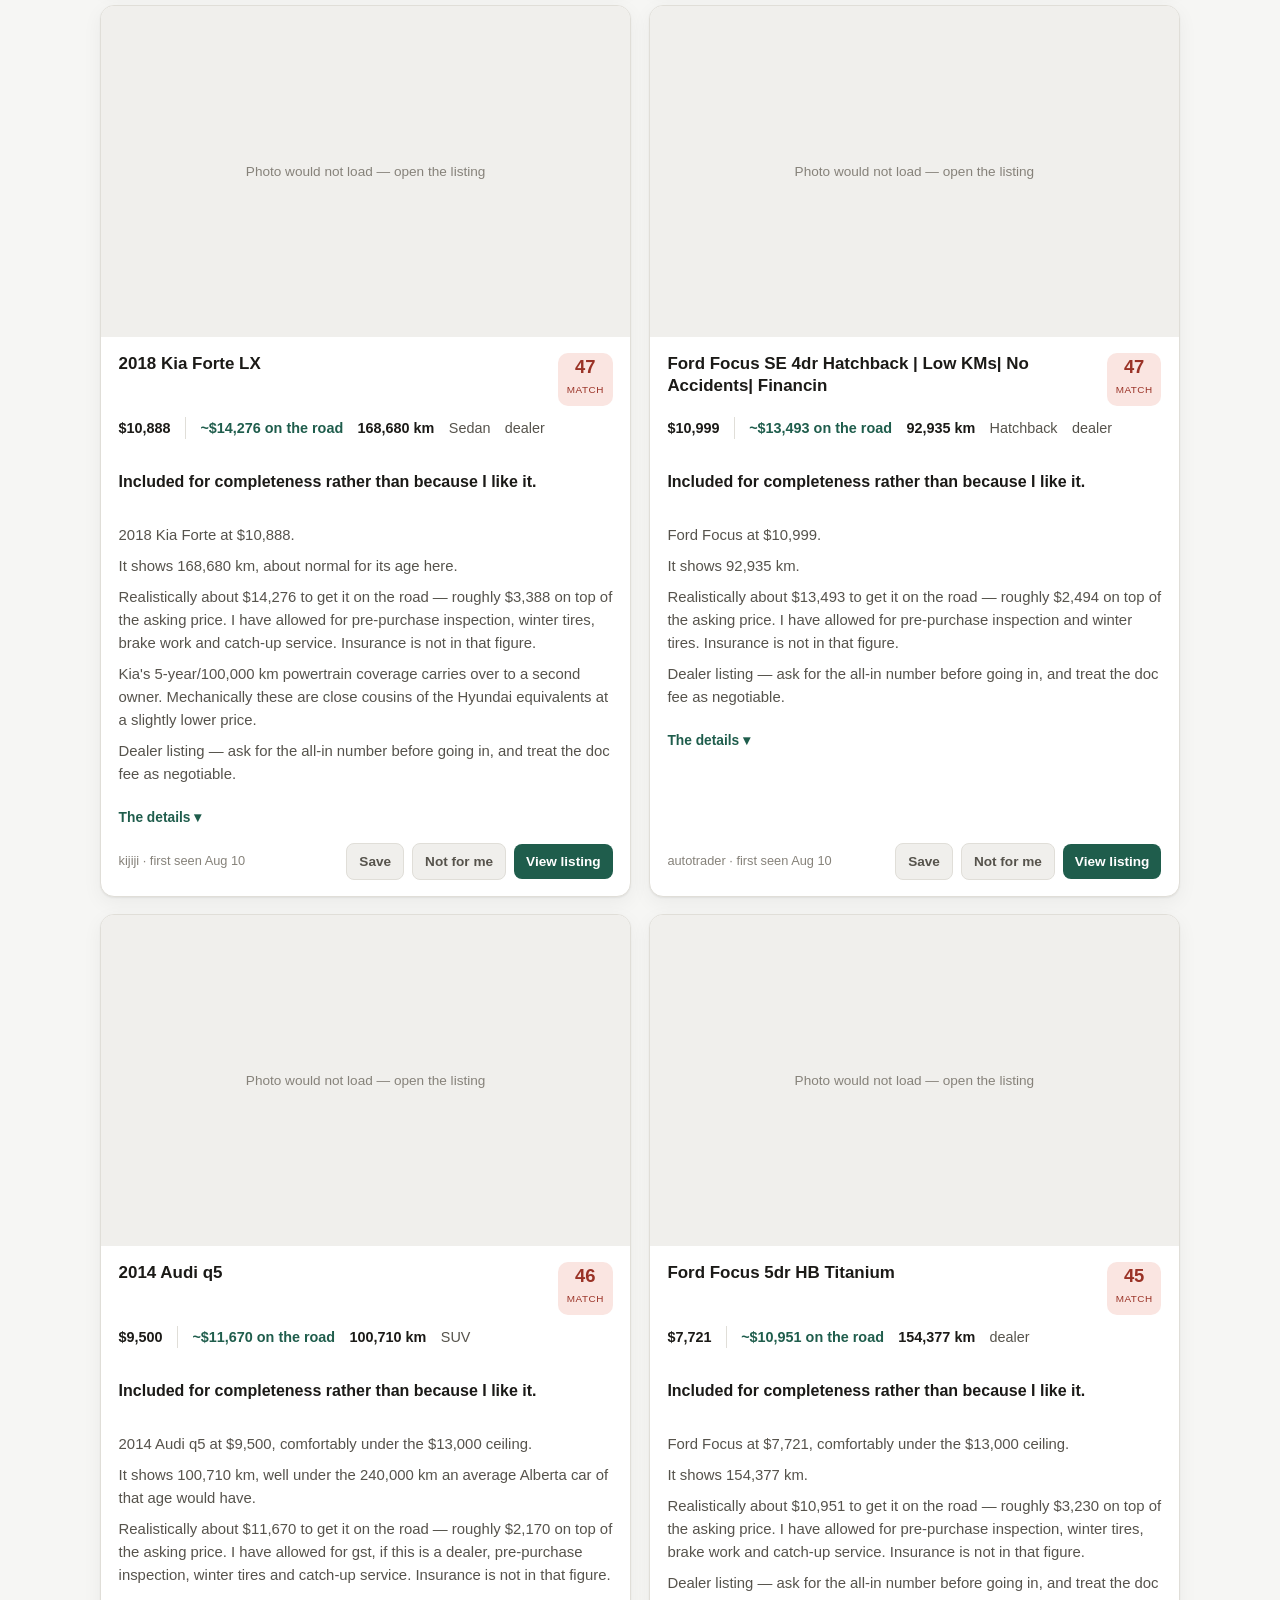
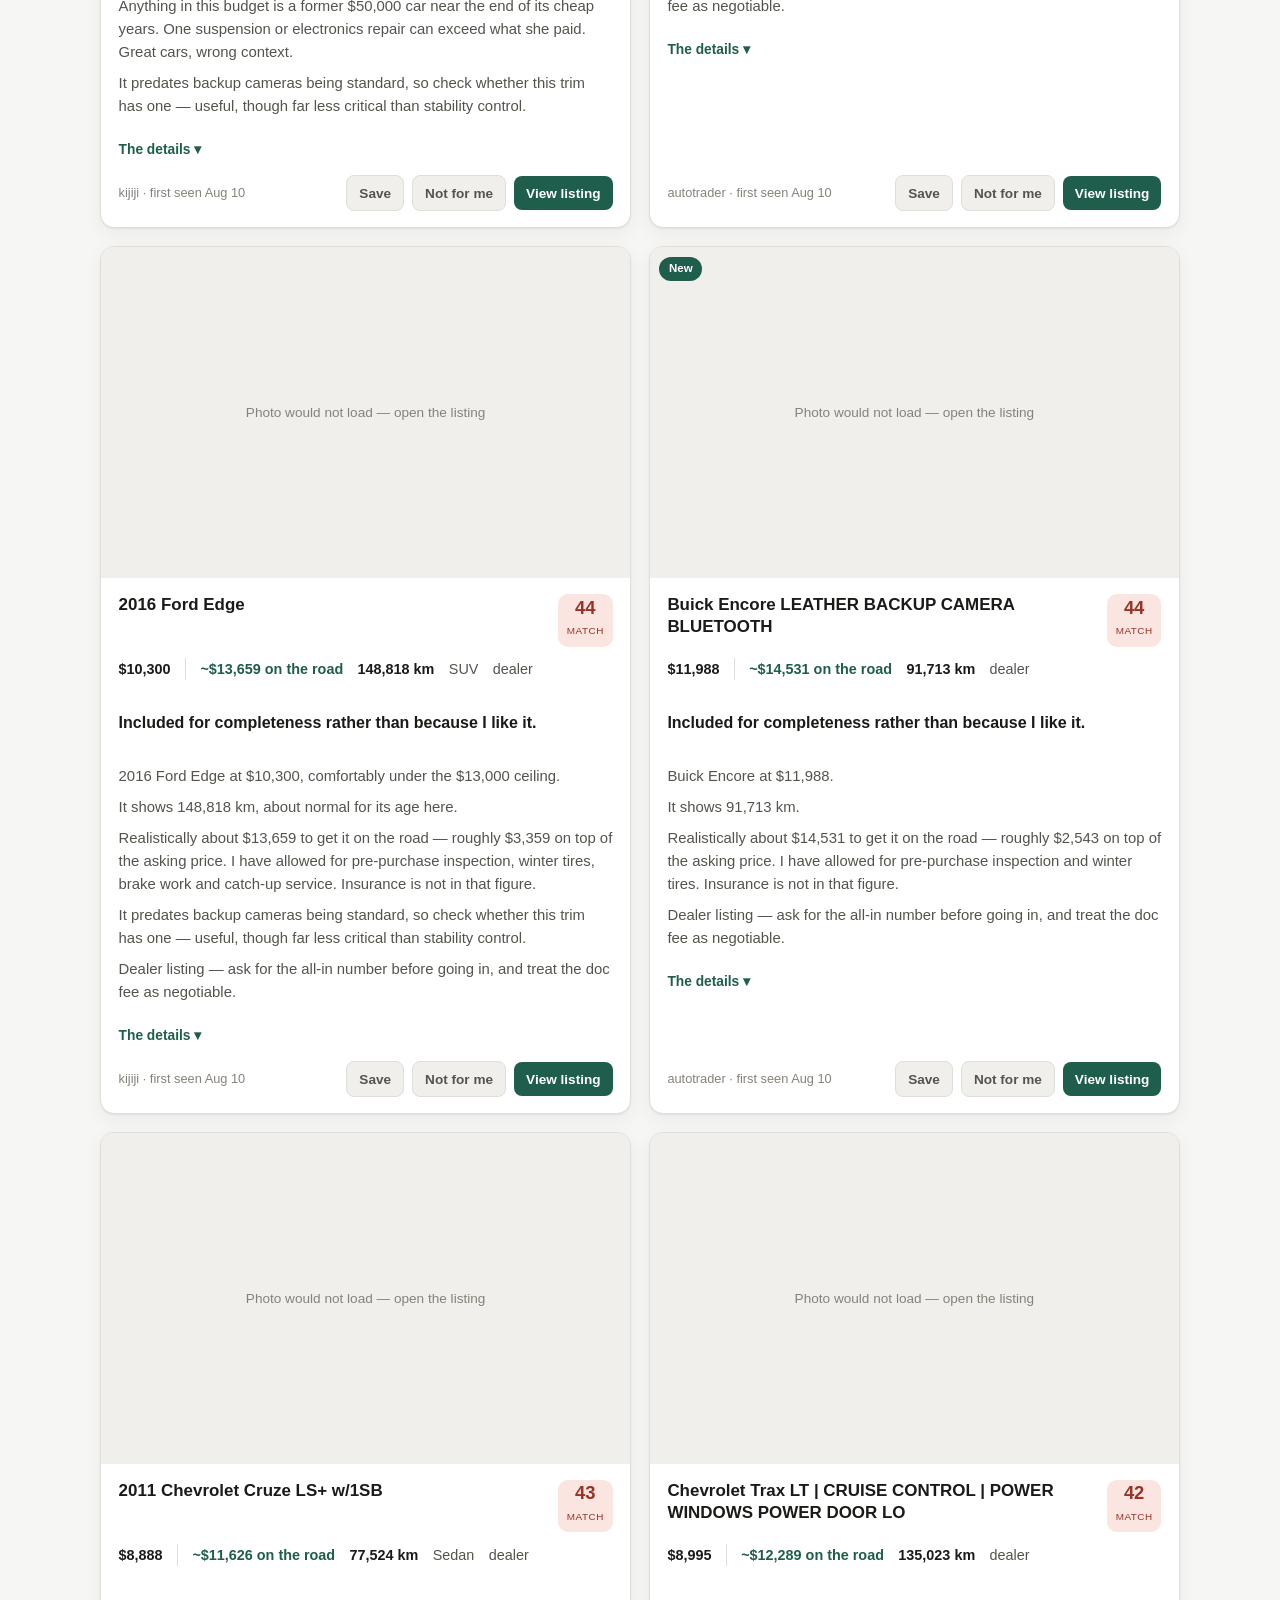
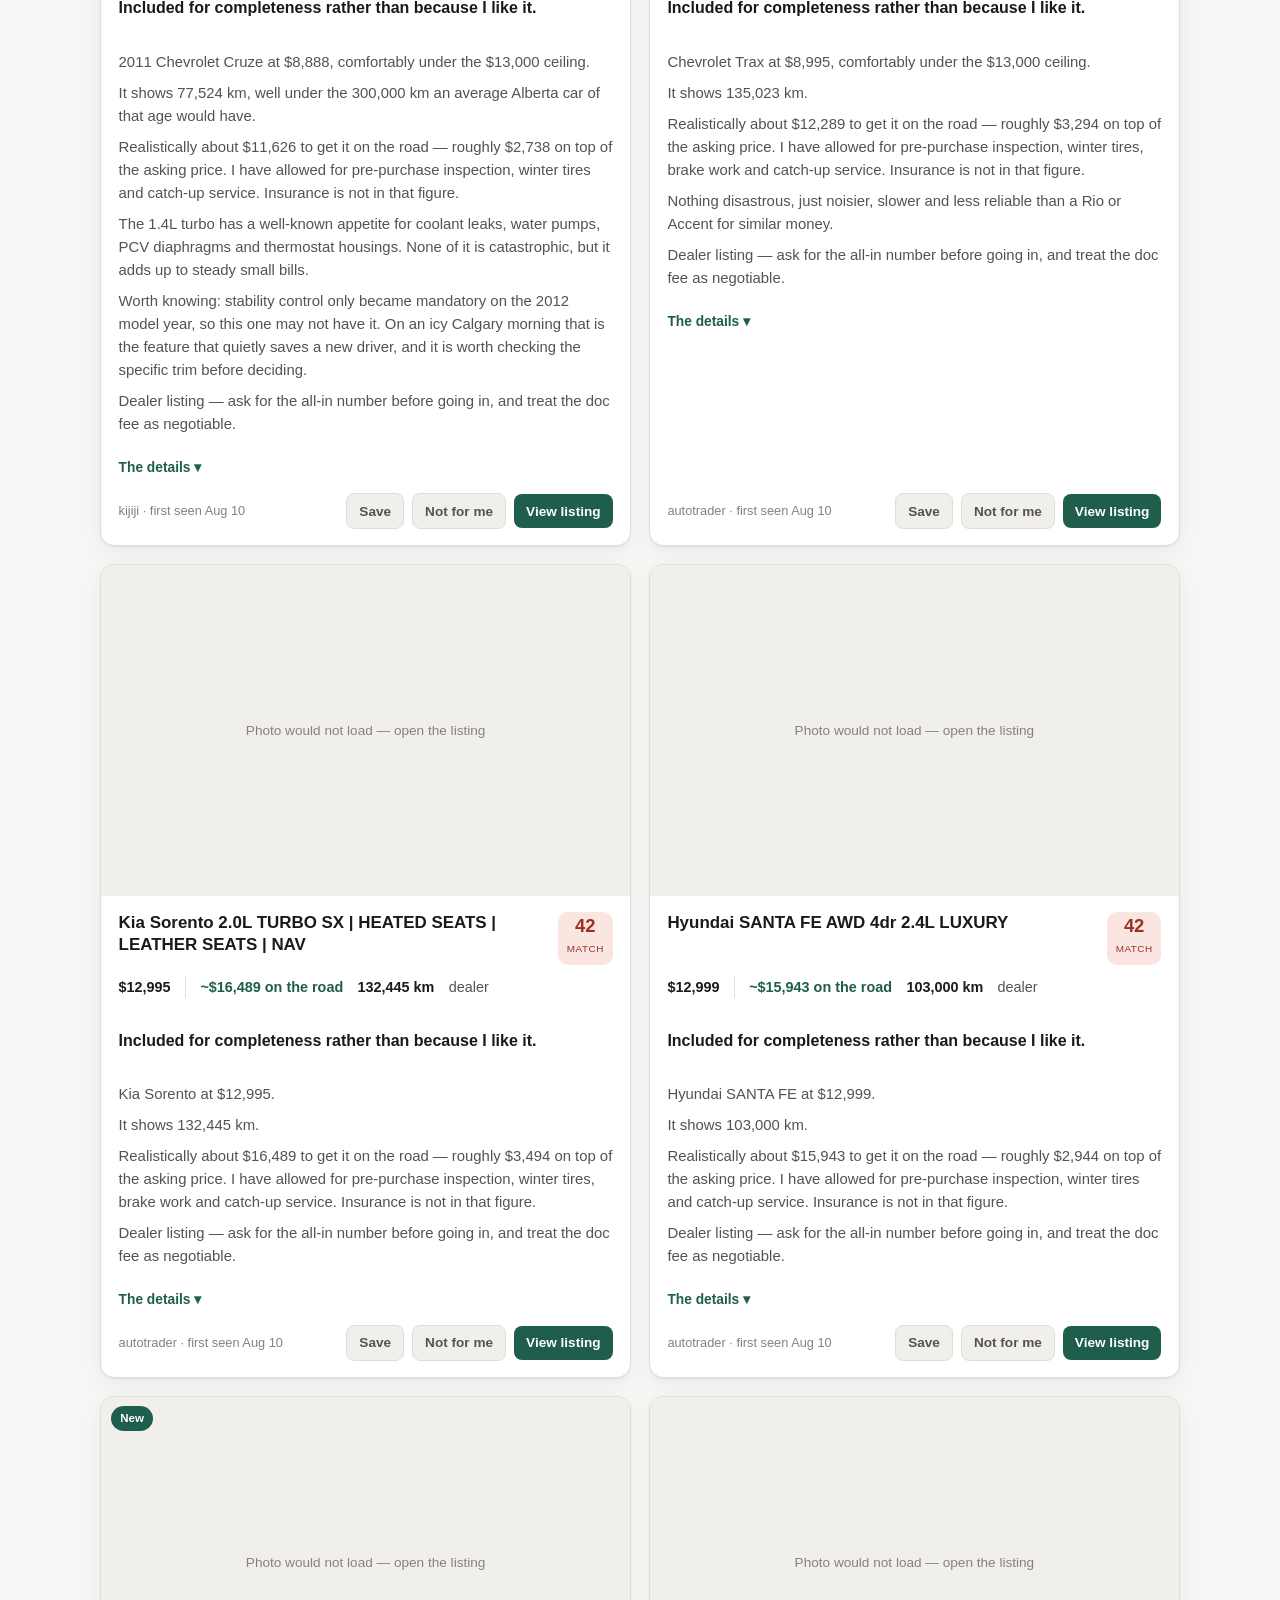
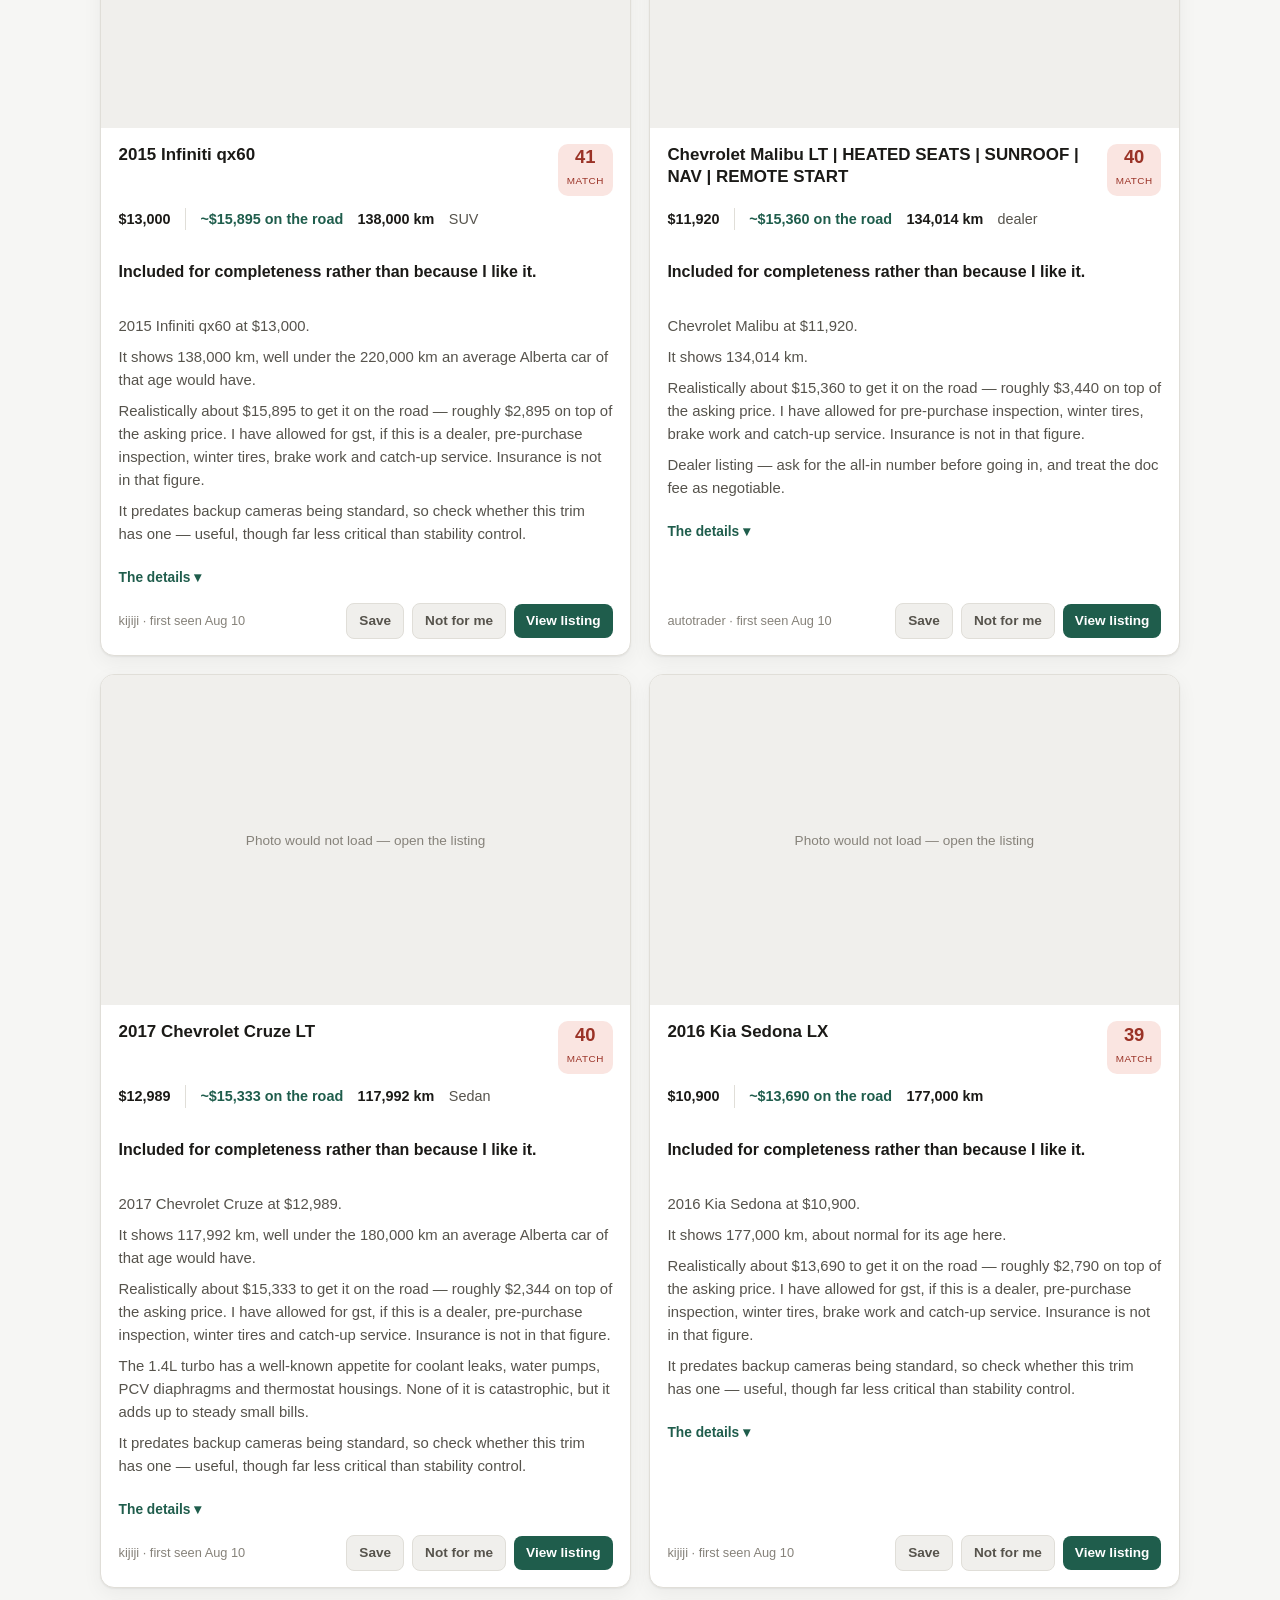
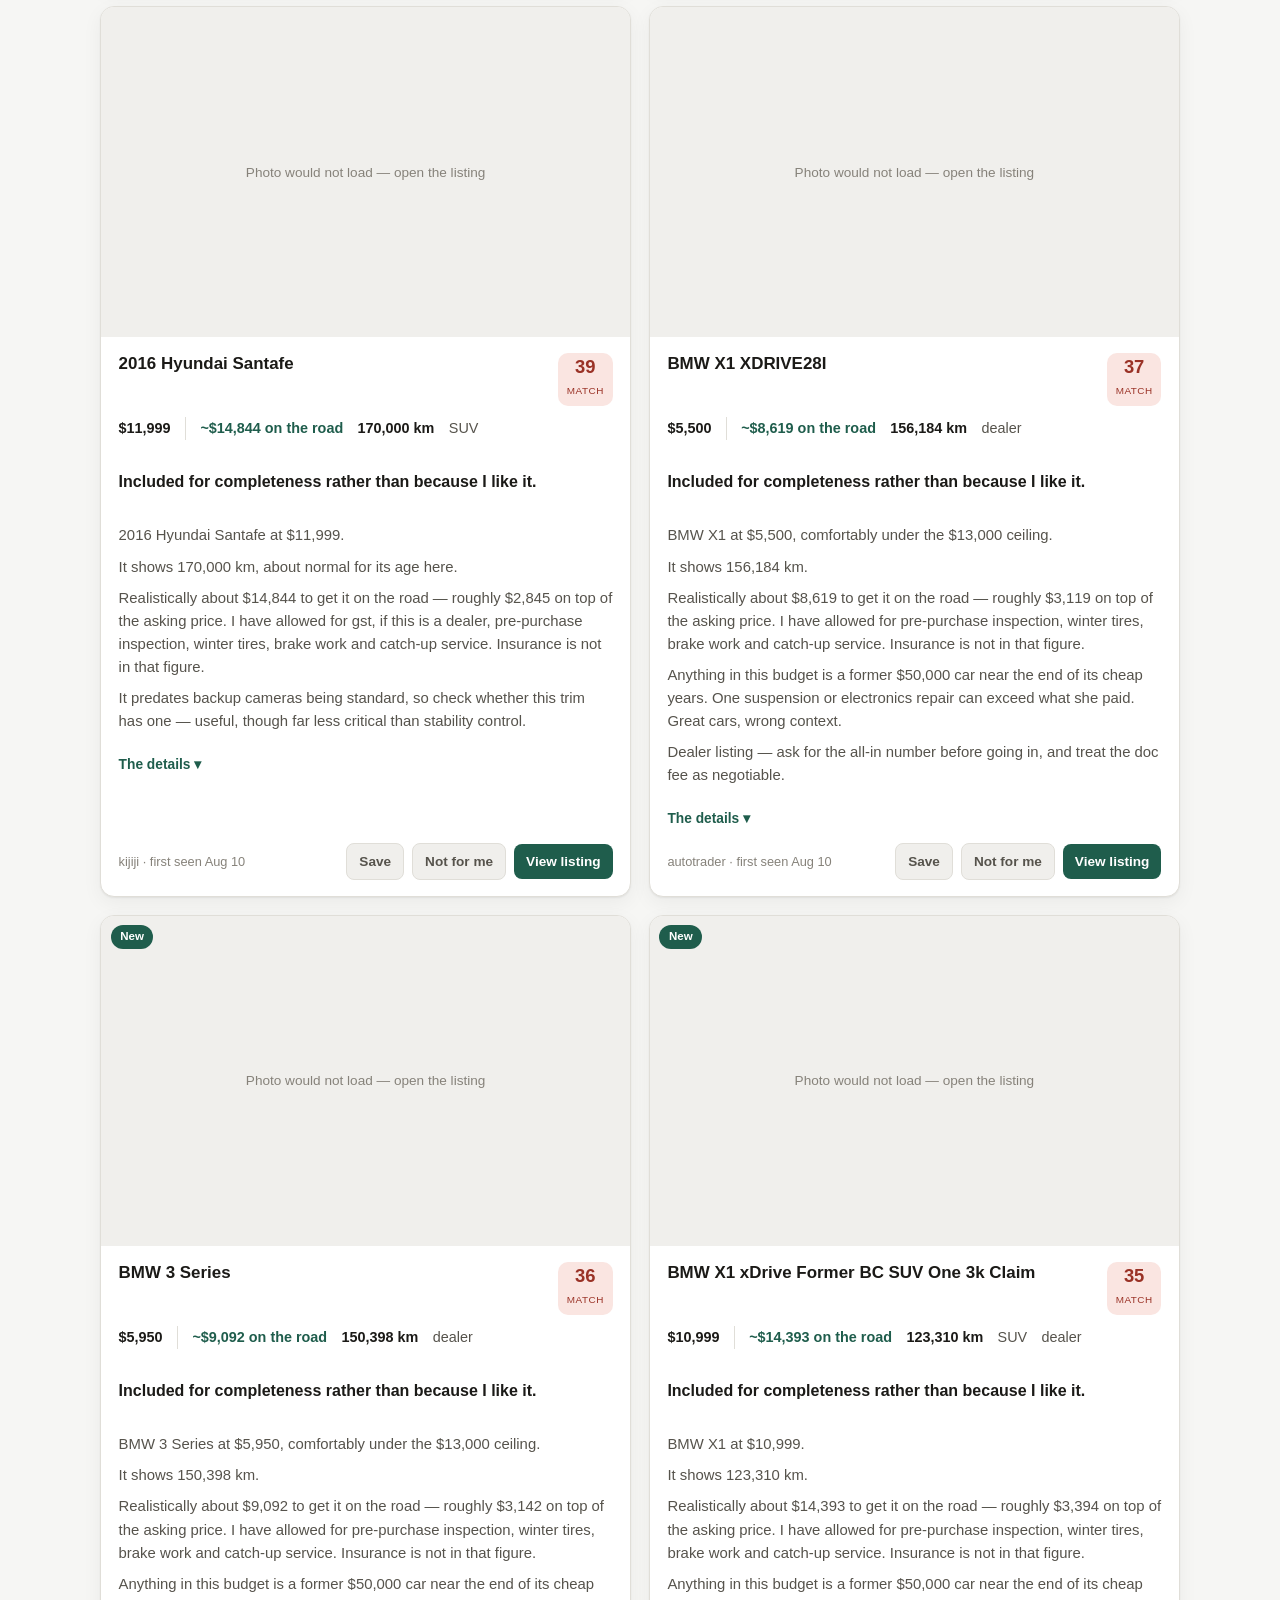
==== commit 7fcac68f: "Give the feedback loop a route that needs no GitHub account No feedback has arrived and the reposito" ====
--- a/car-finder/index.html
+++ b/car-finder/index.html
@@ -43,8 +43,14 @@
 
         <div class="actions">
           <button type="button" id="send" class="primary">Send feedback</button>
+          <button type="button" id="copy" class="ghost">Copy it instead</button>
           <button type="button" id="clear" class="ghost">Clear my marks</button>
         </div>
+        <p class="muted small">
+          <strong>Send feedback</strong> needs a free GitHub account — it opens a form you press one
+          green button on. No account? Use <strong>Copy it instead</strong> and text or email it to
+          Vince, or just reply to any of the morning emails. Same result either way.
+        </p>
         <p class="sent" id="sent" hidden></p>
       </div>
     </section>
--- a/car-finder/assets/styles.css
+++ b/car-finder/assets/styles.css
@@ -337,3 +337,13 @@
 }
 /* The "why" column is the first thing to go when space is tight. */
 @media (max-width: 560px) { .cost-table .why { display: none; } }
+
+/* A card arrived at from the morning email. */
+.card.is-linked {
+  outline: 3px solid var(--accent); outline-offset: 2px;
+  animation: linked-flash 2.6s ease-out;
+}
+@keyframes linked-flash {
+  0%, 60% { box-shadow: 0 0 0 6px color-mix(in srgb, var(--accent) 18%, transparent); }
+  100% { box-shadow: var(--shadow); }
+}
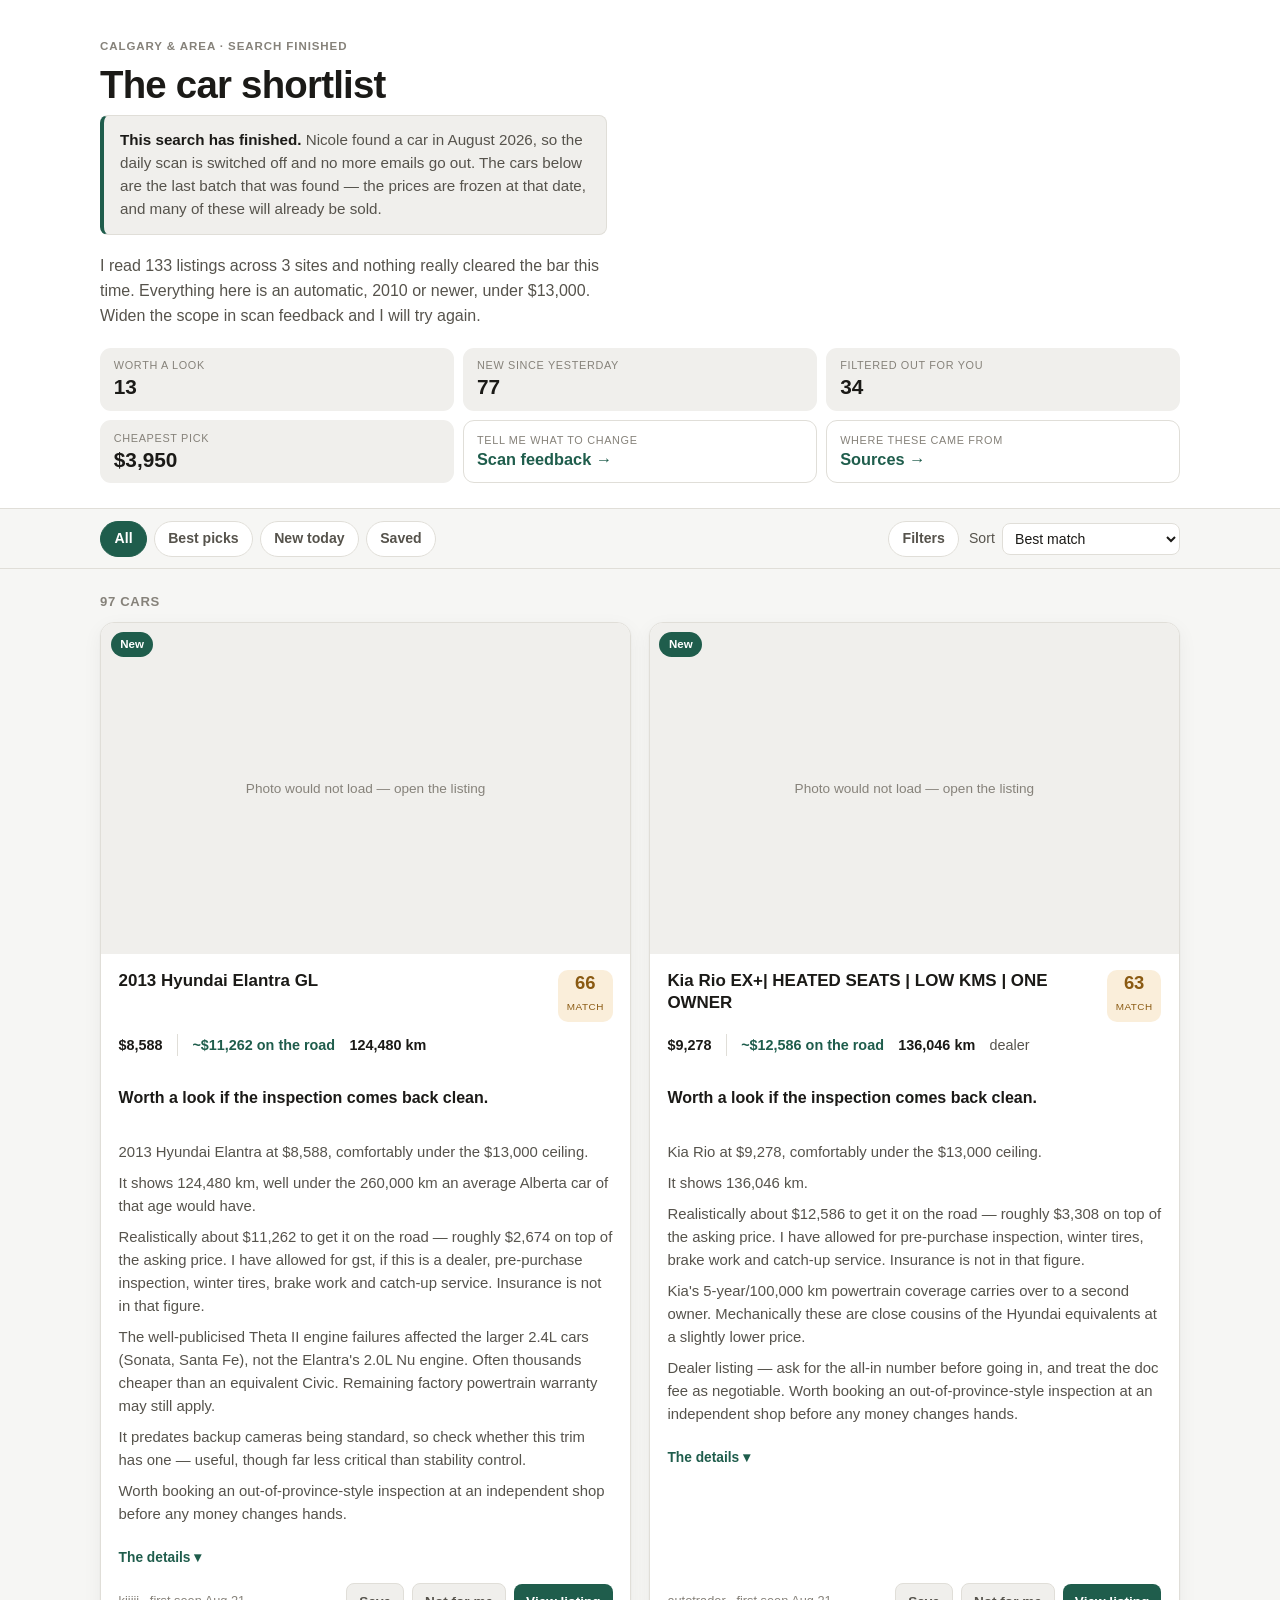
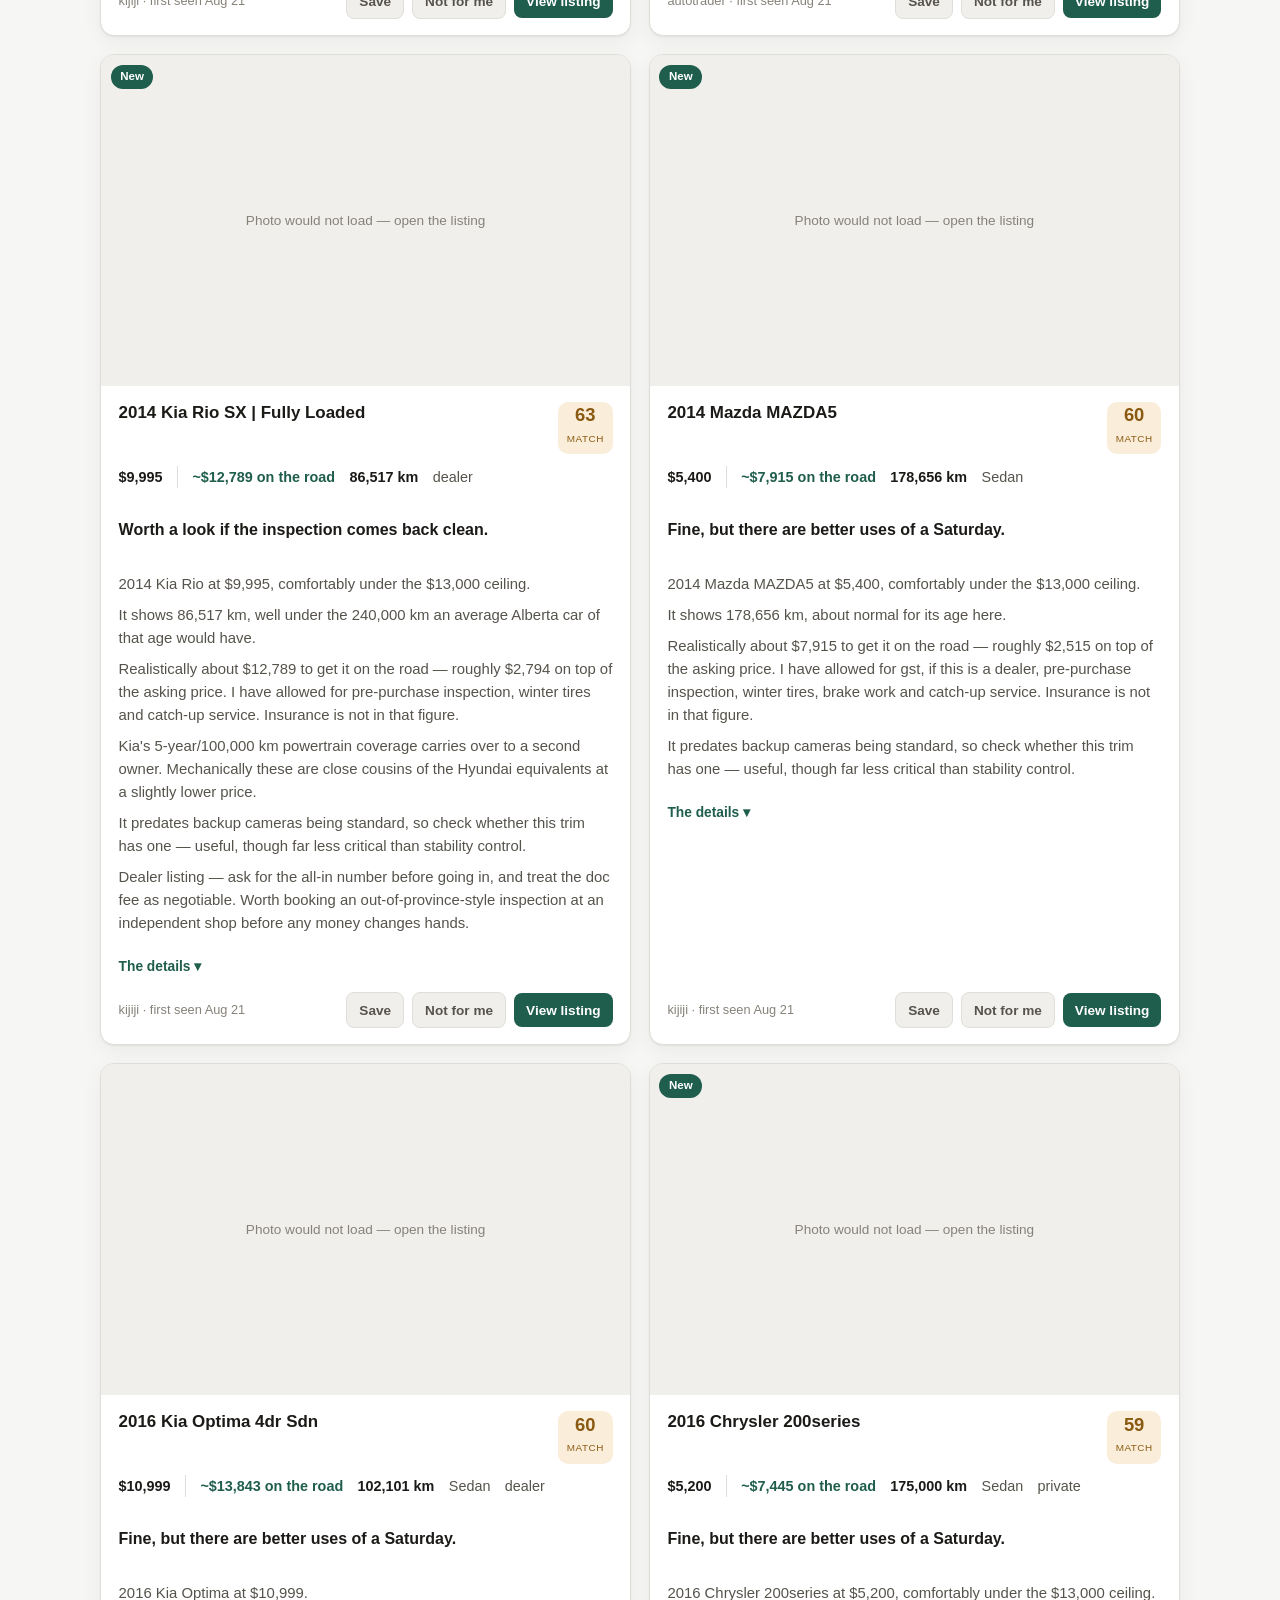
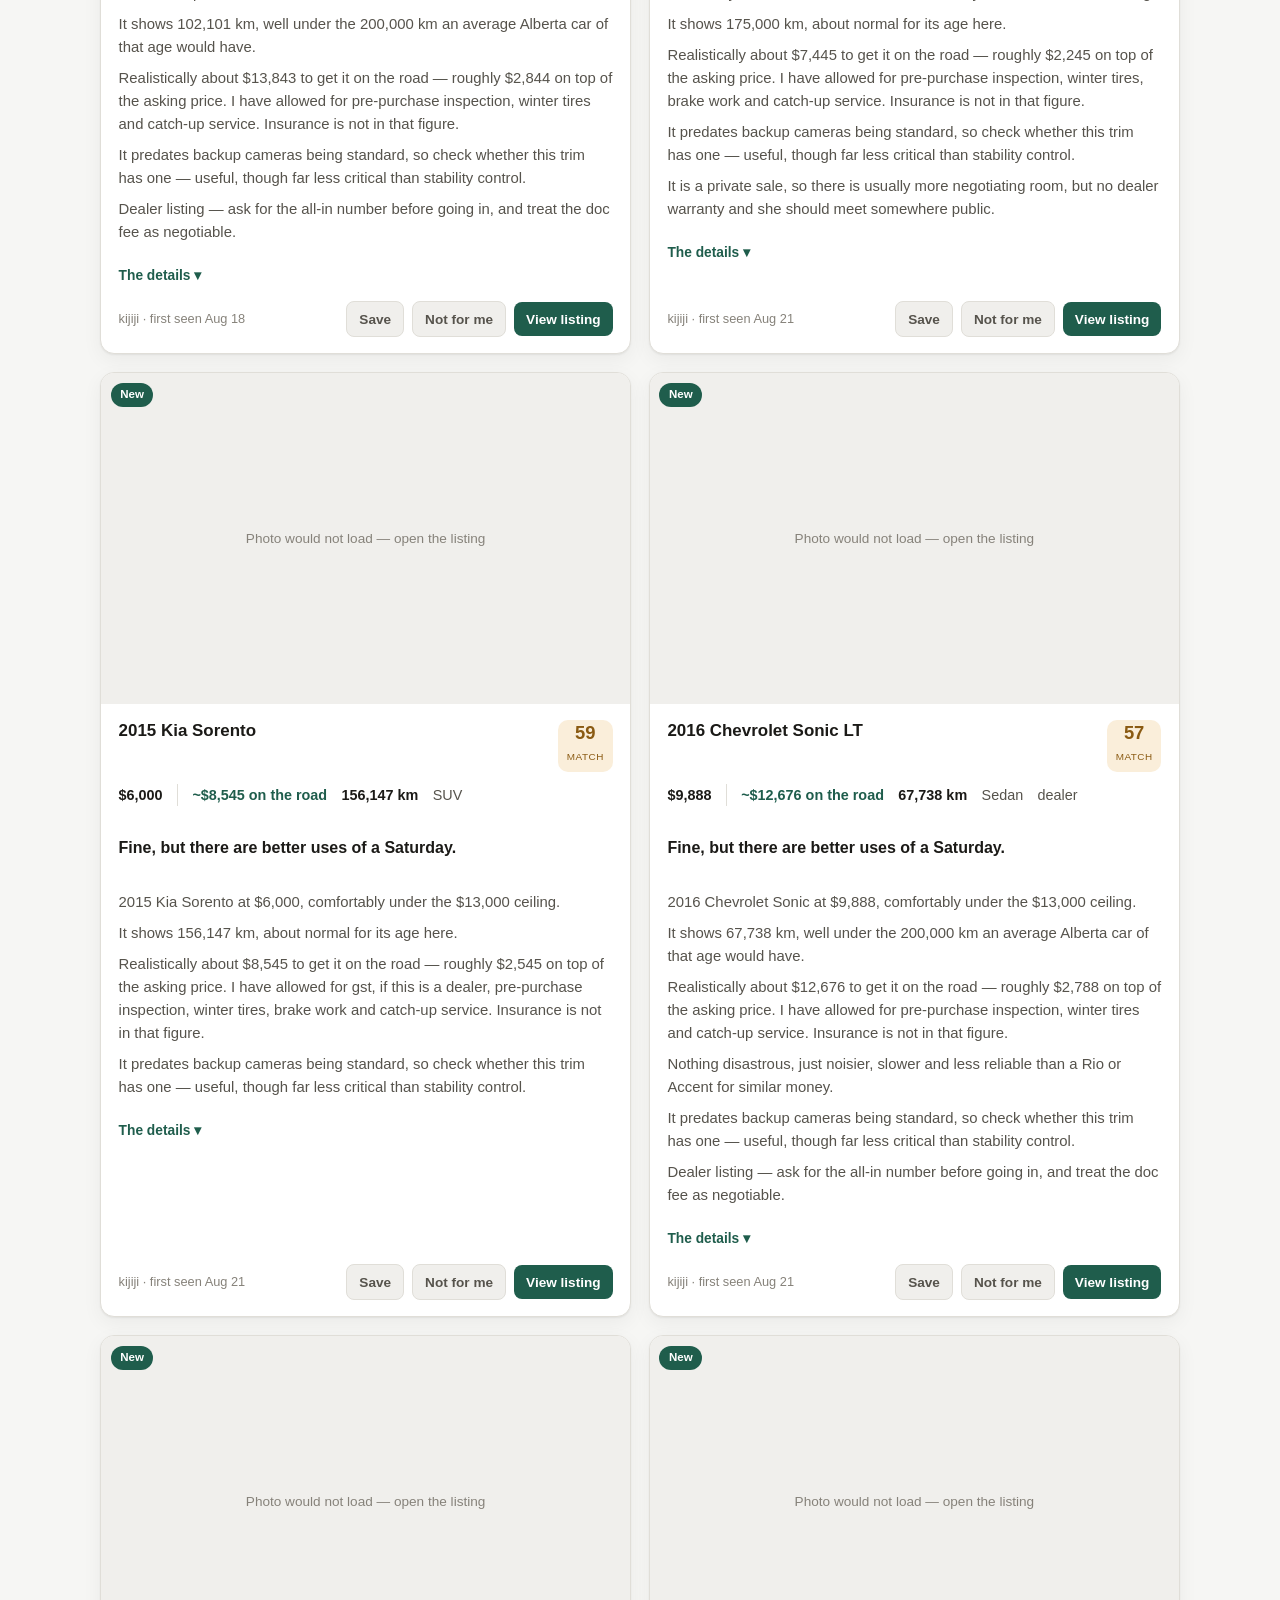
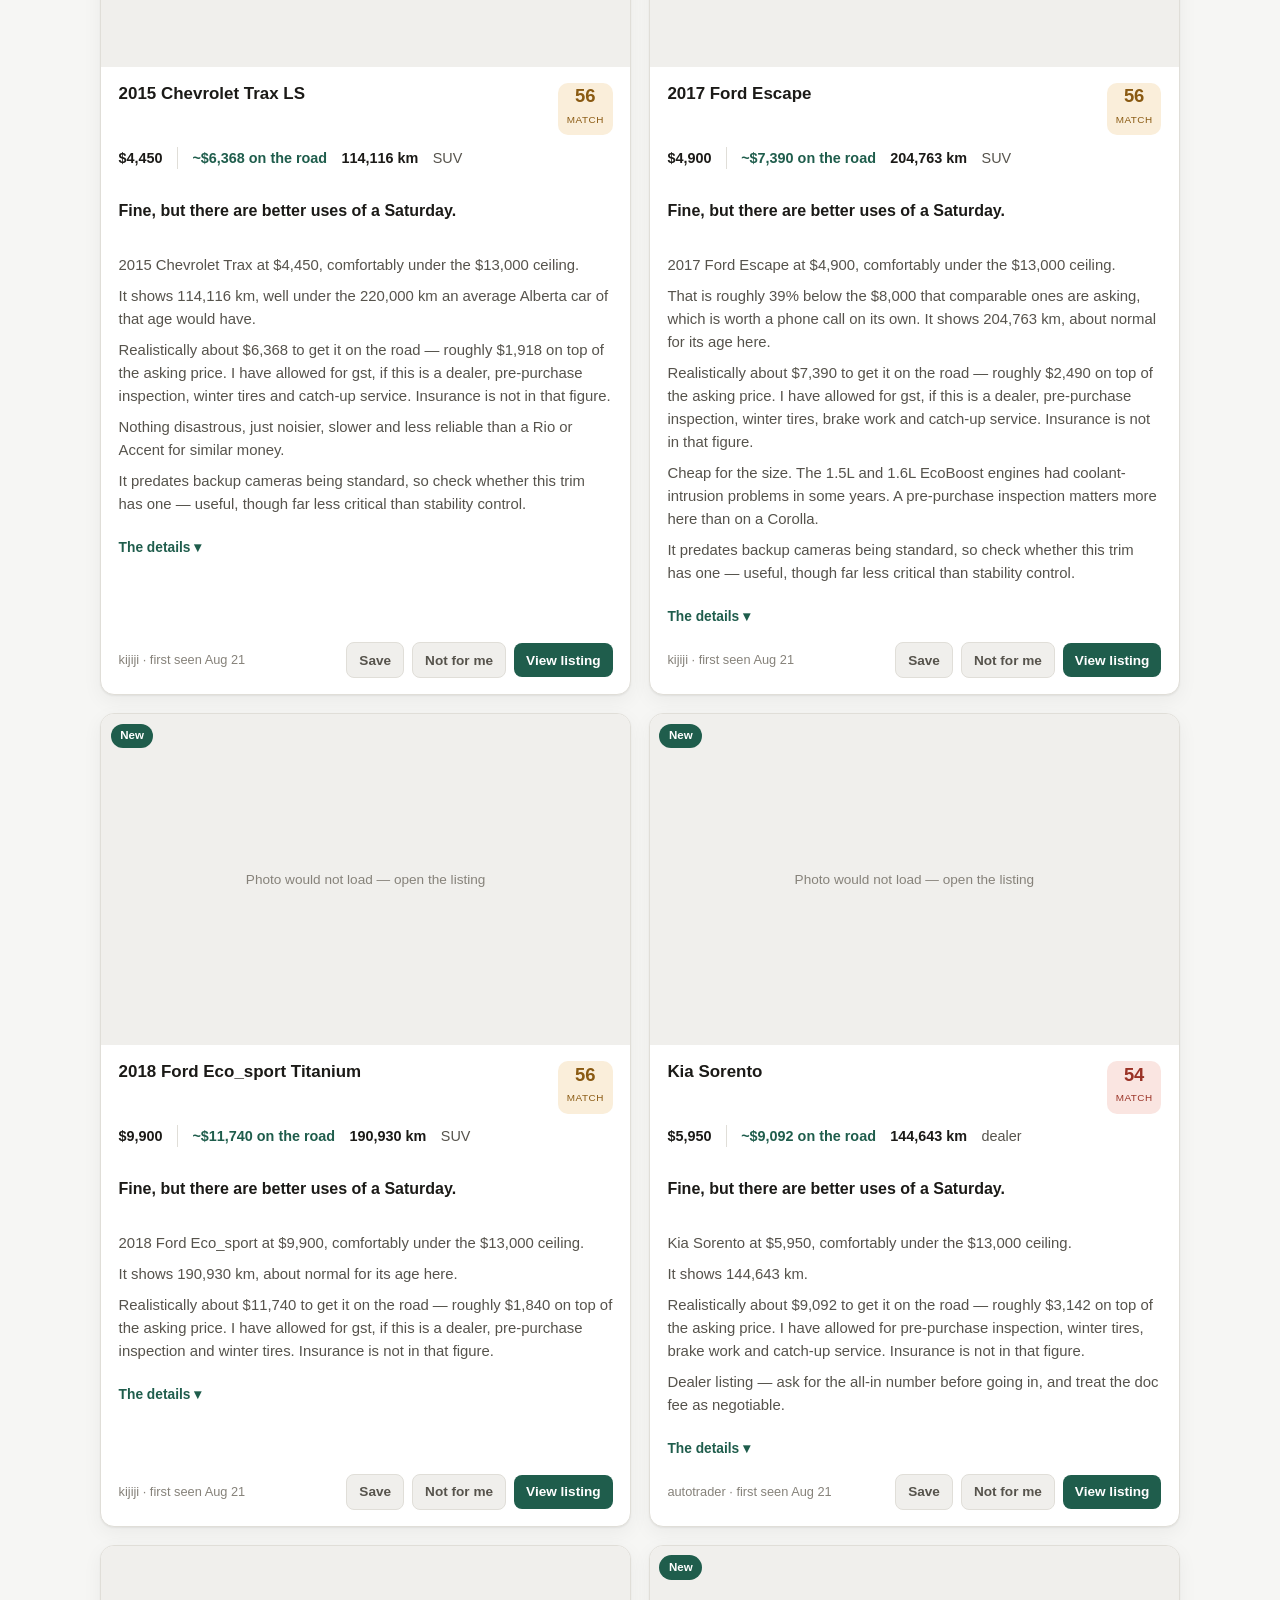
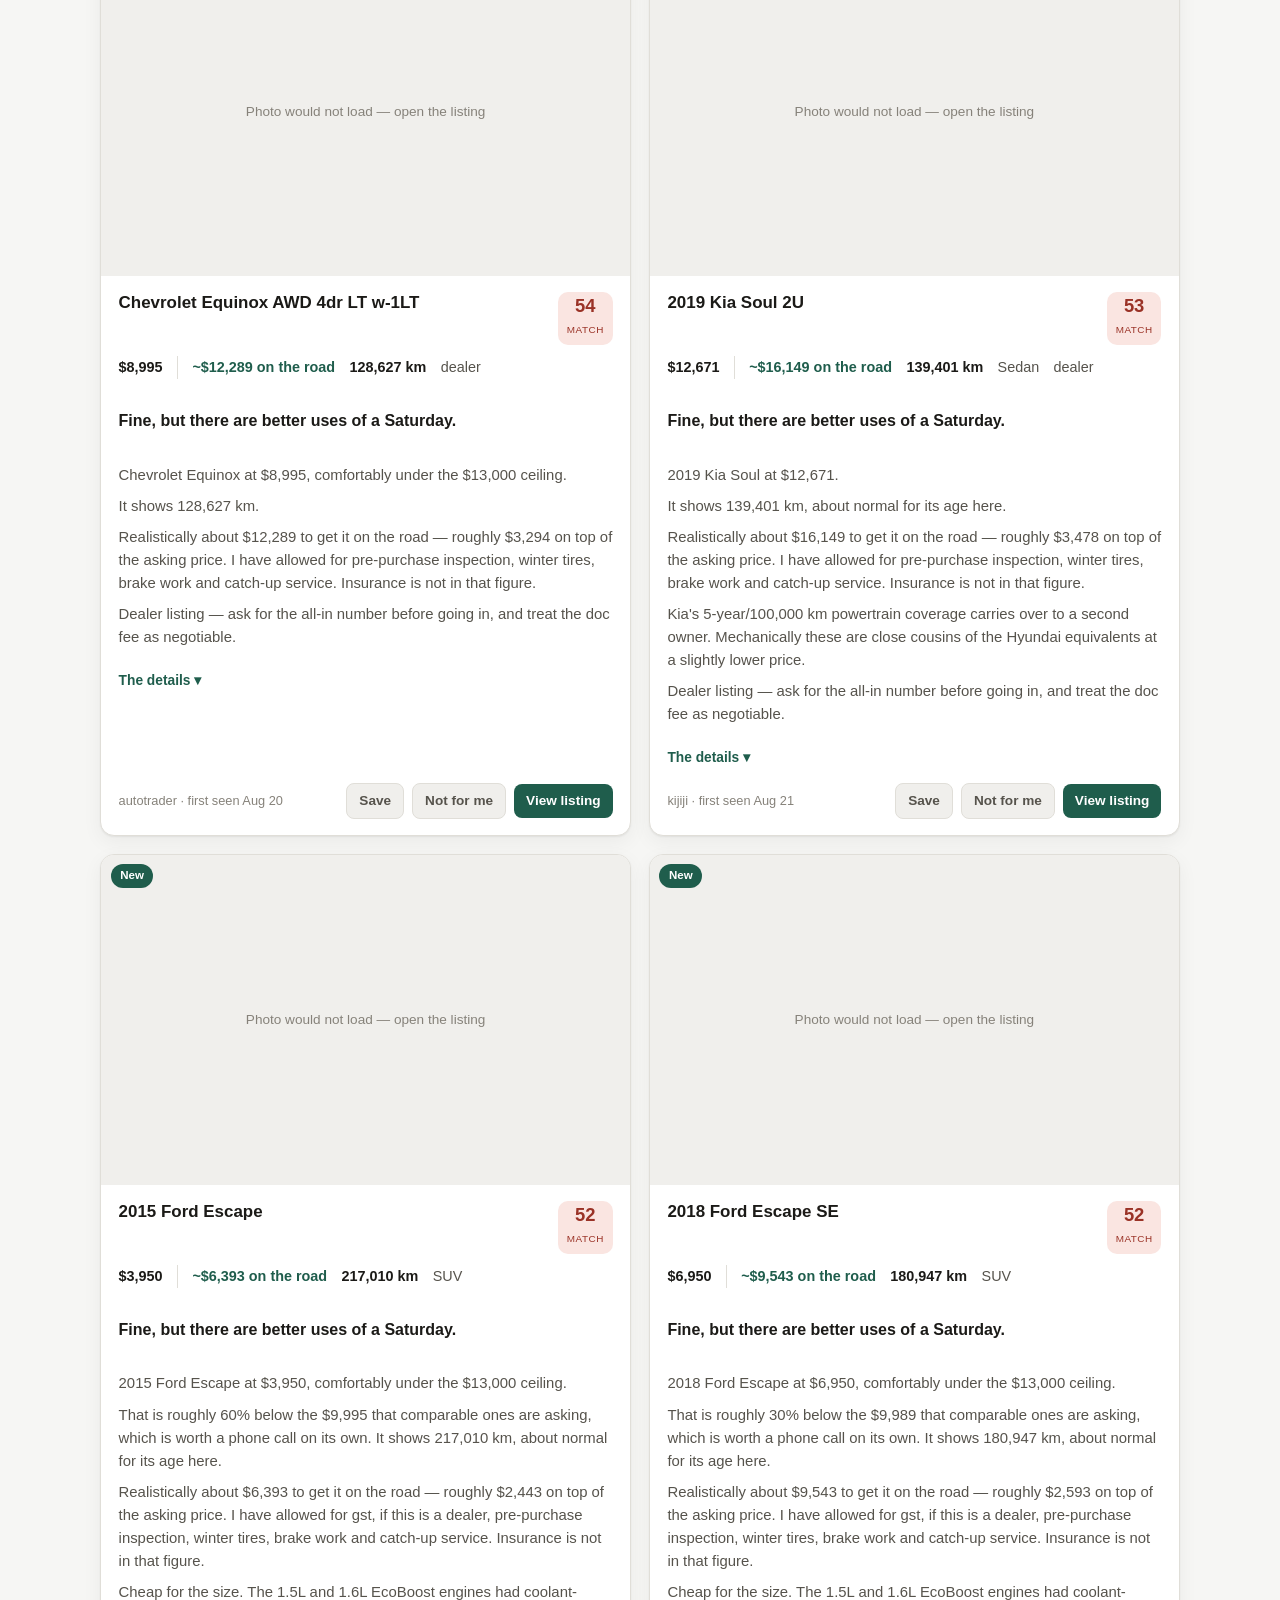
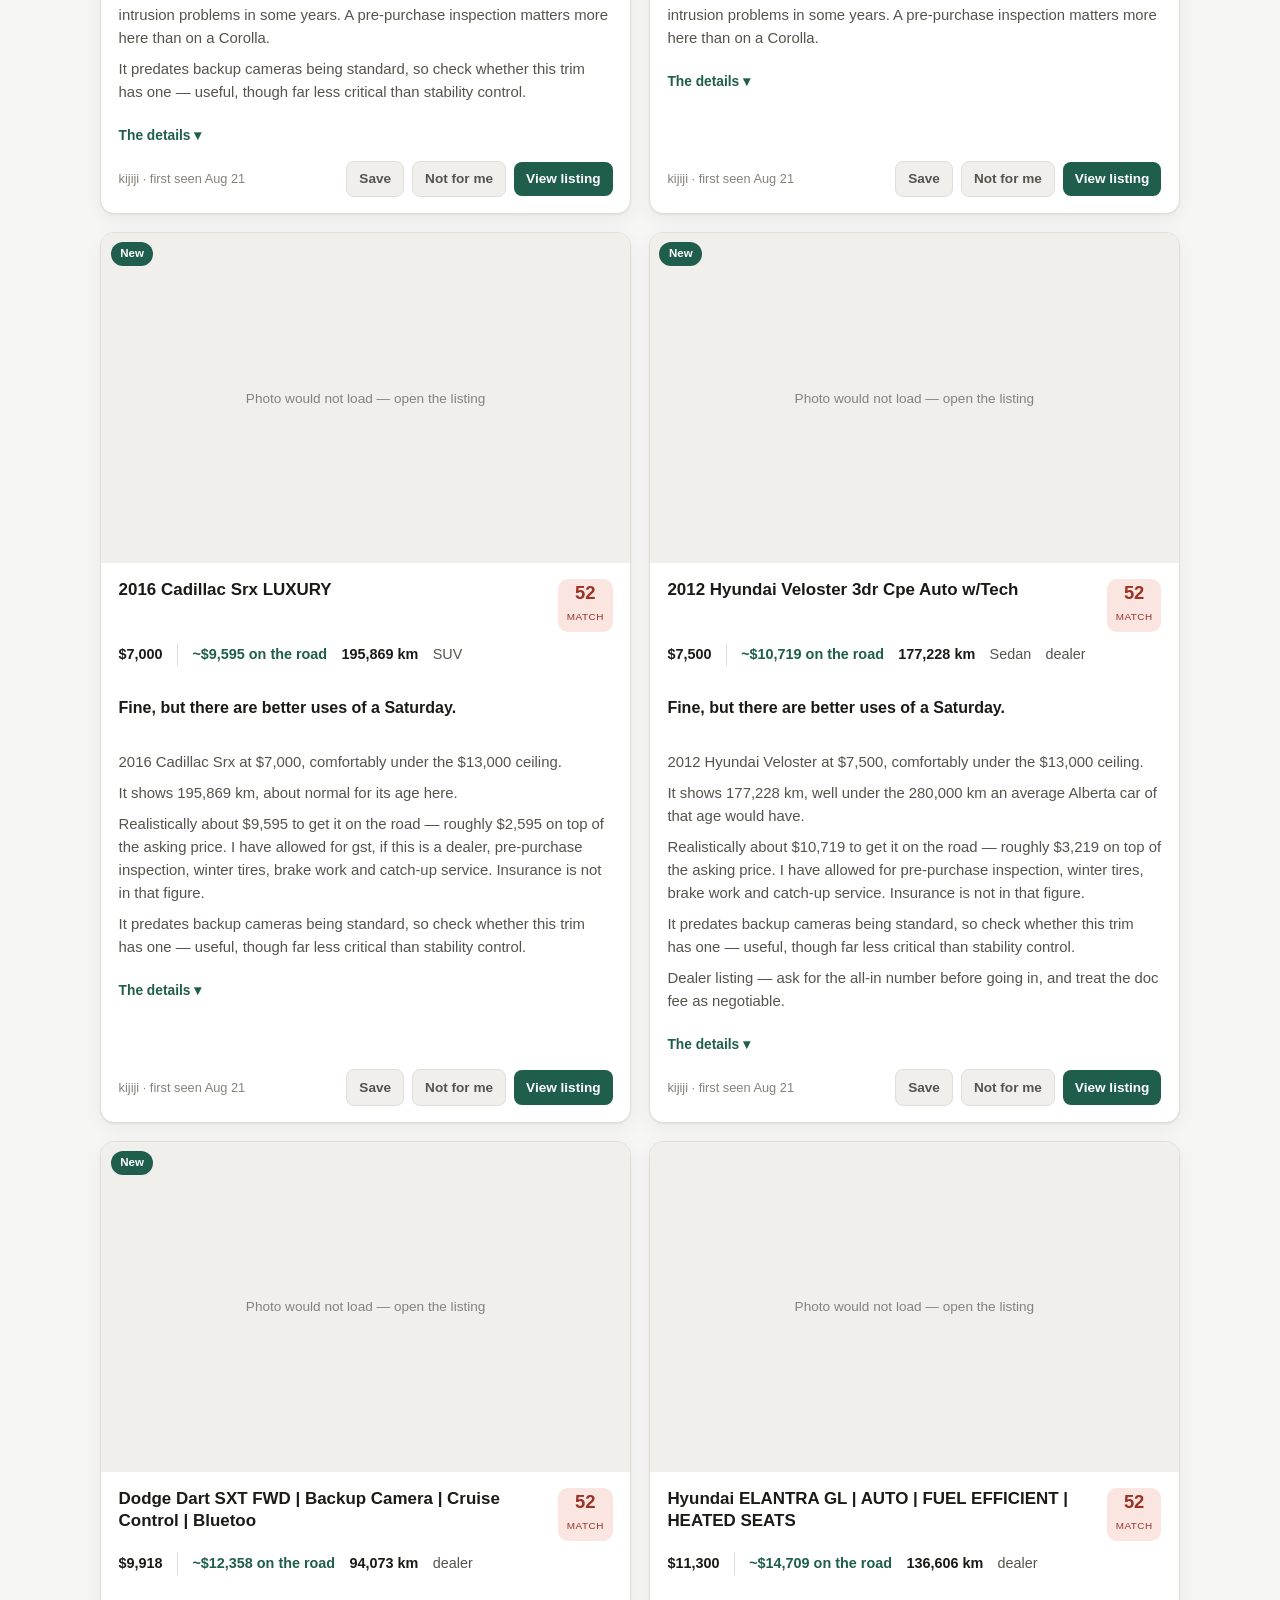
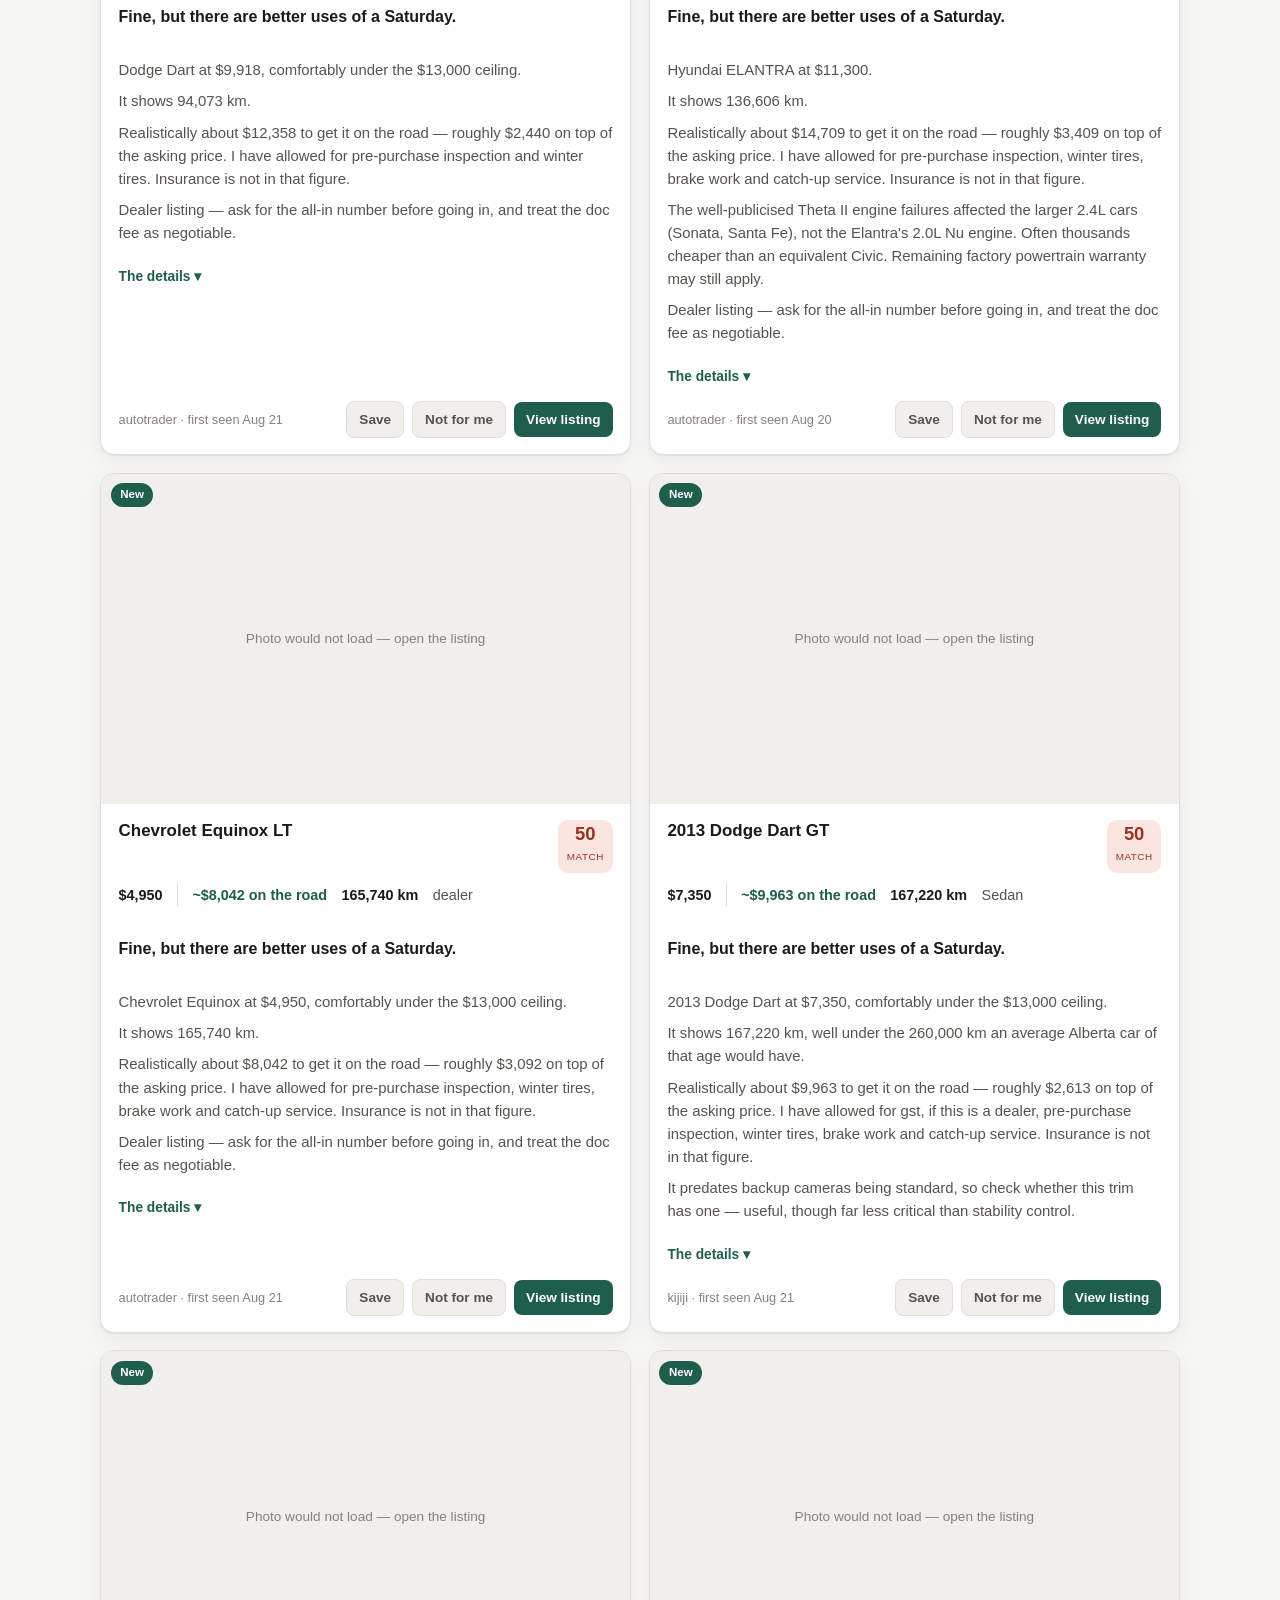
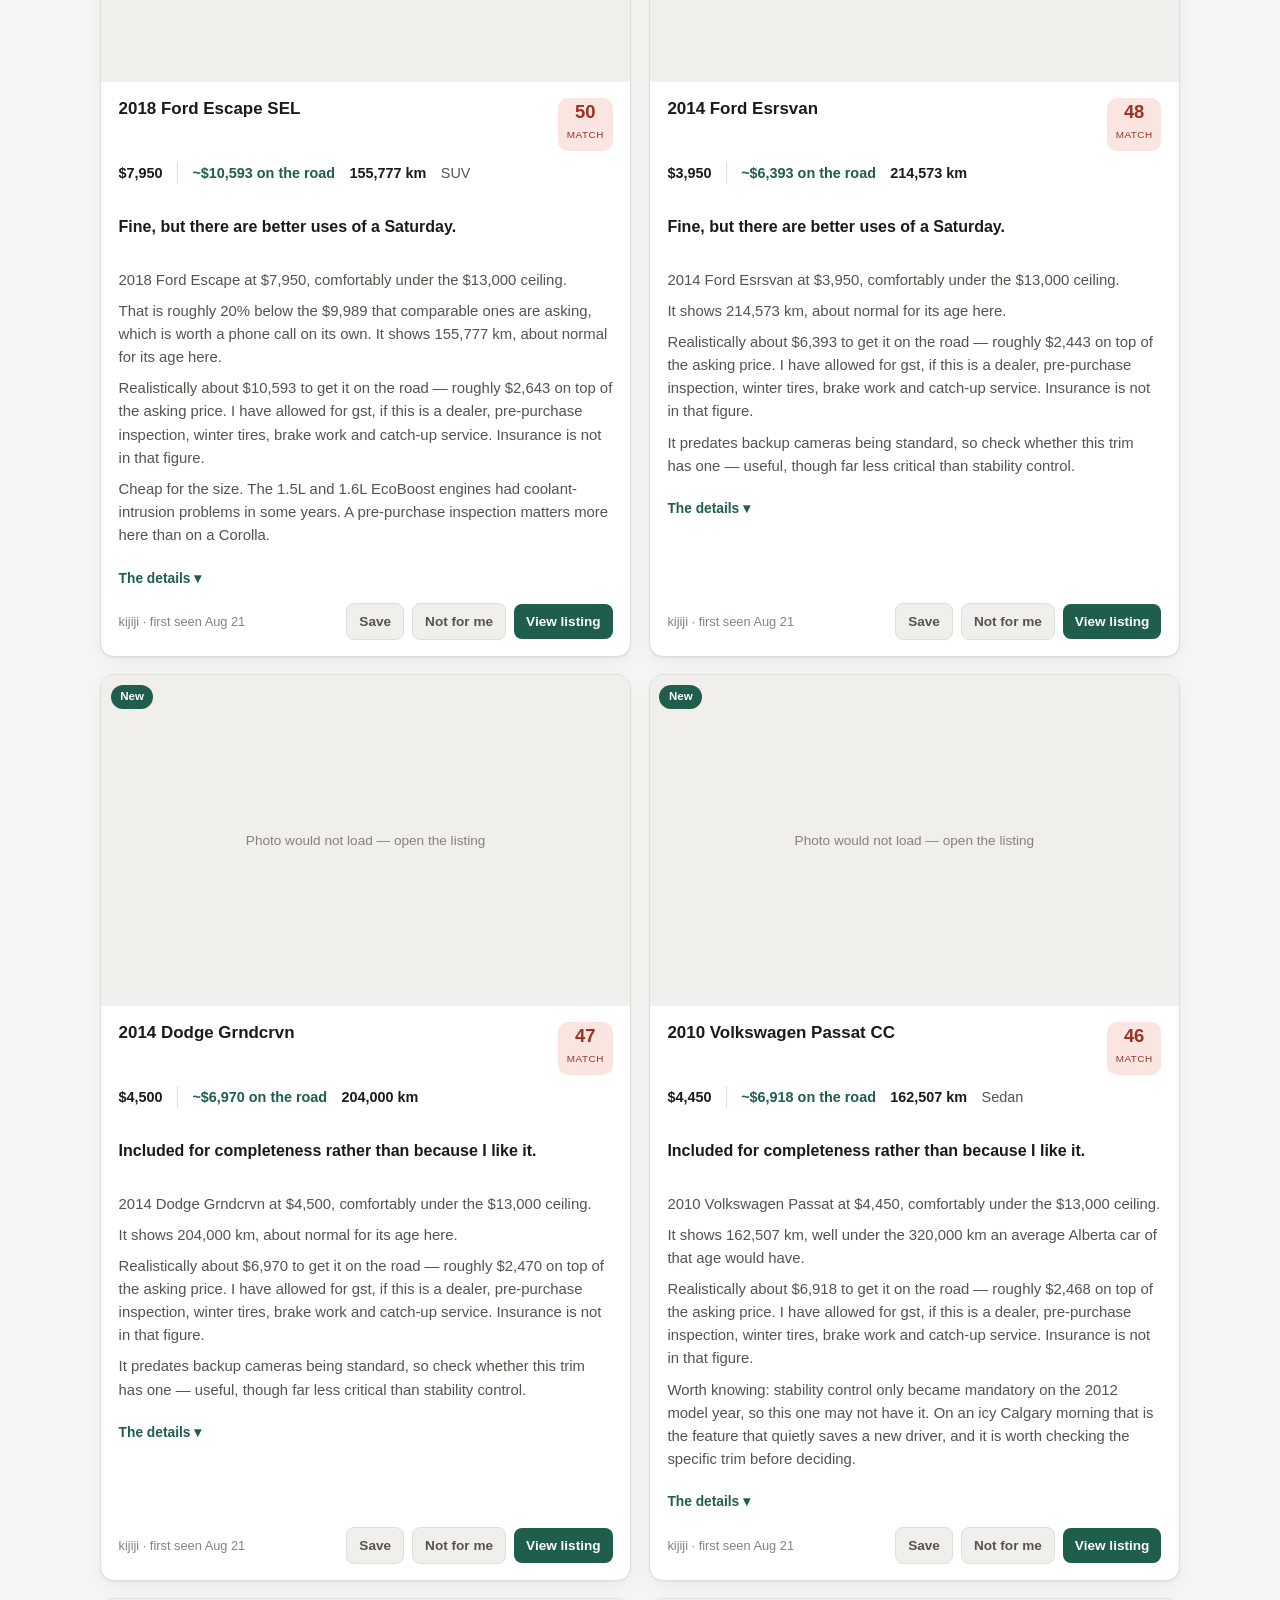
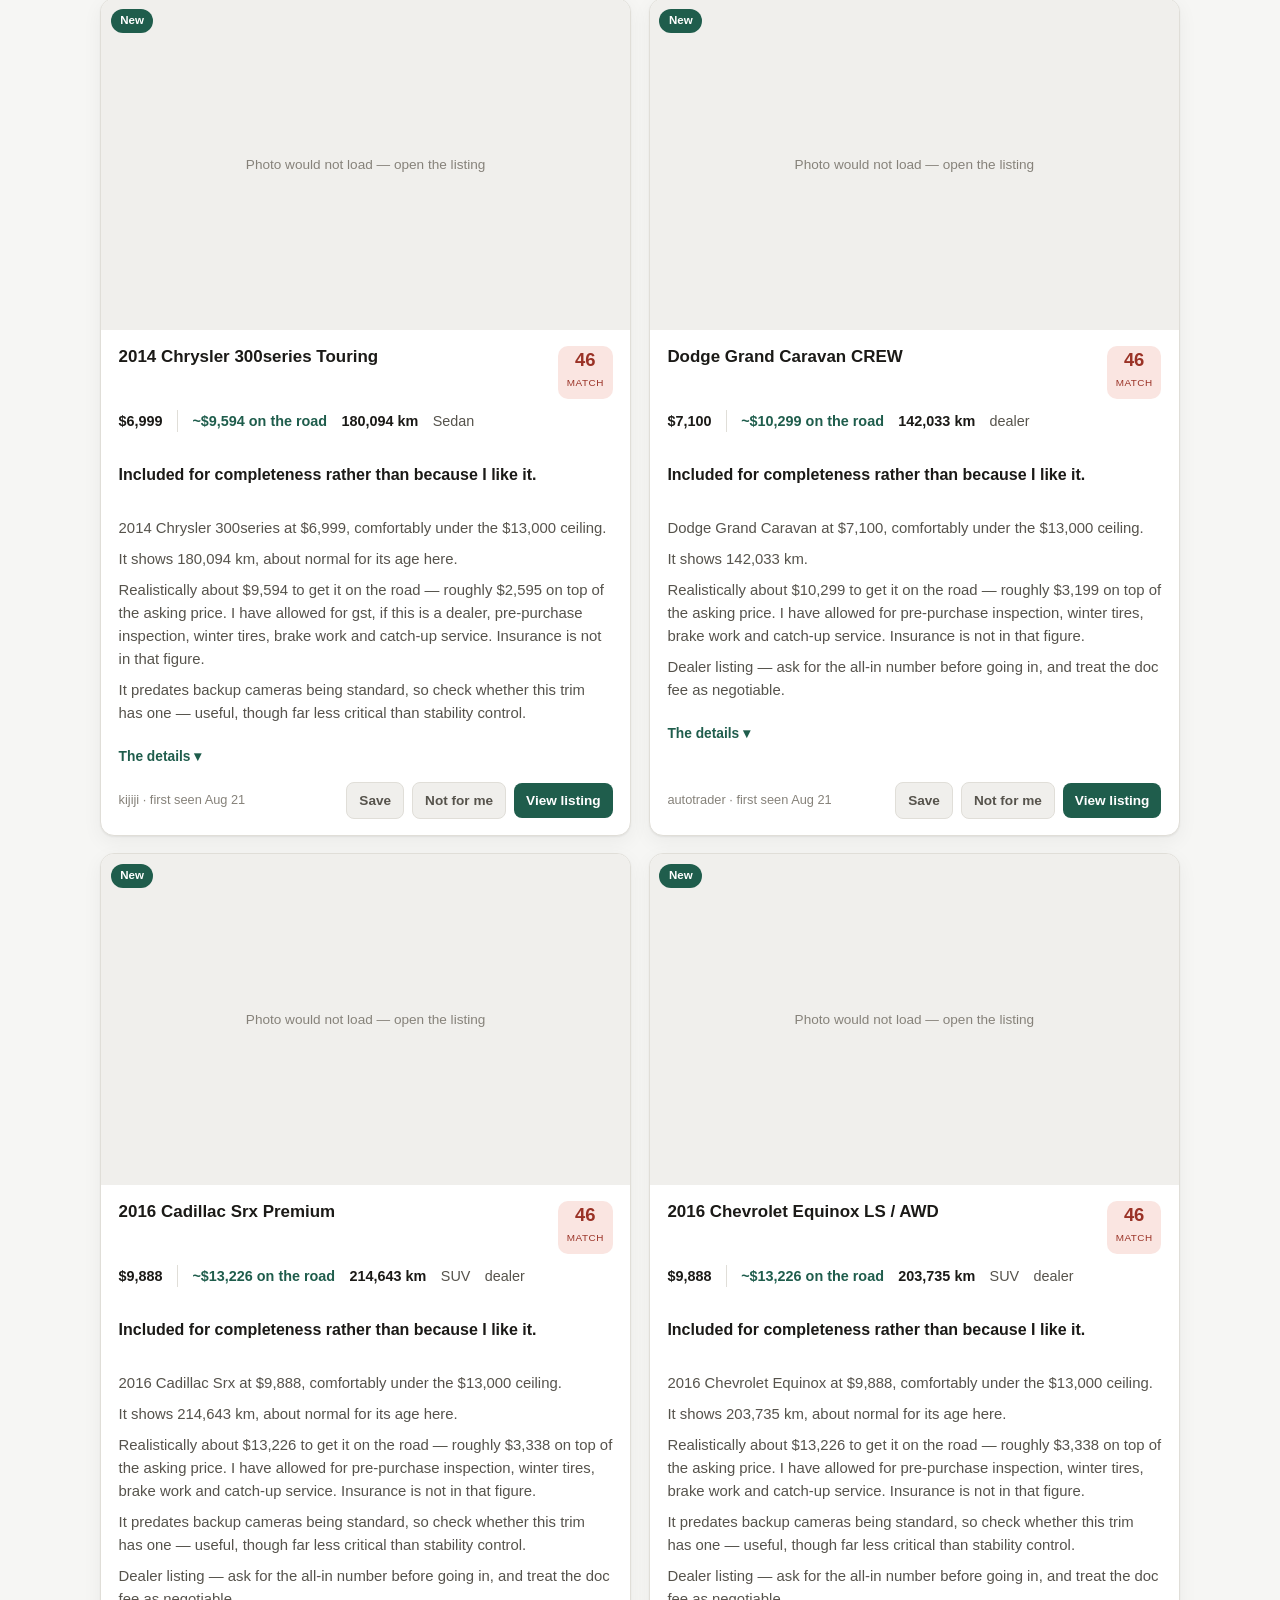
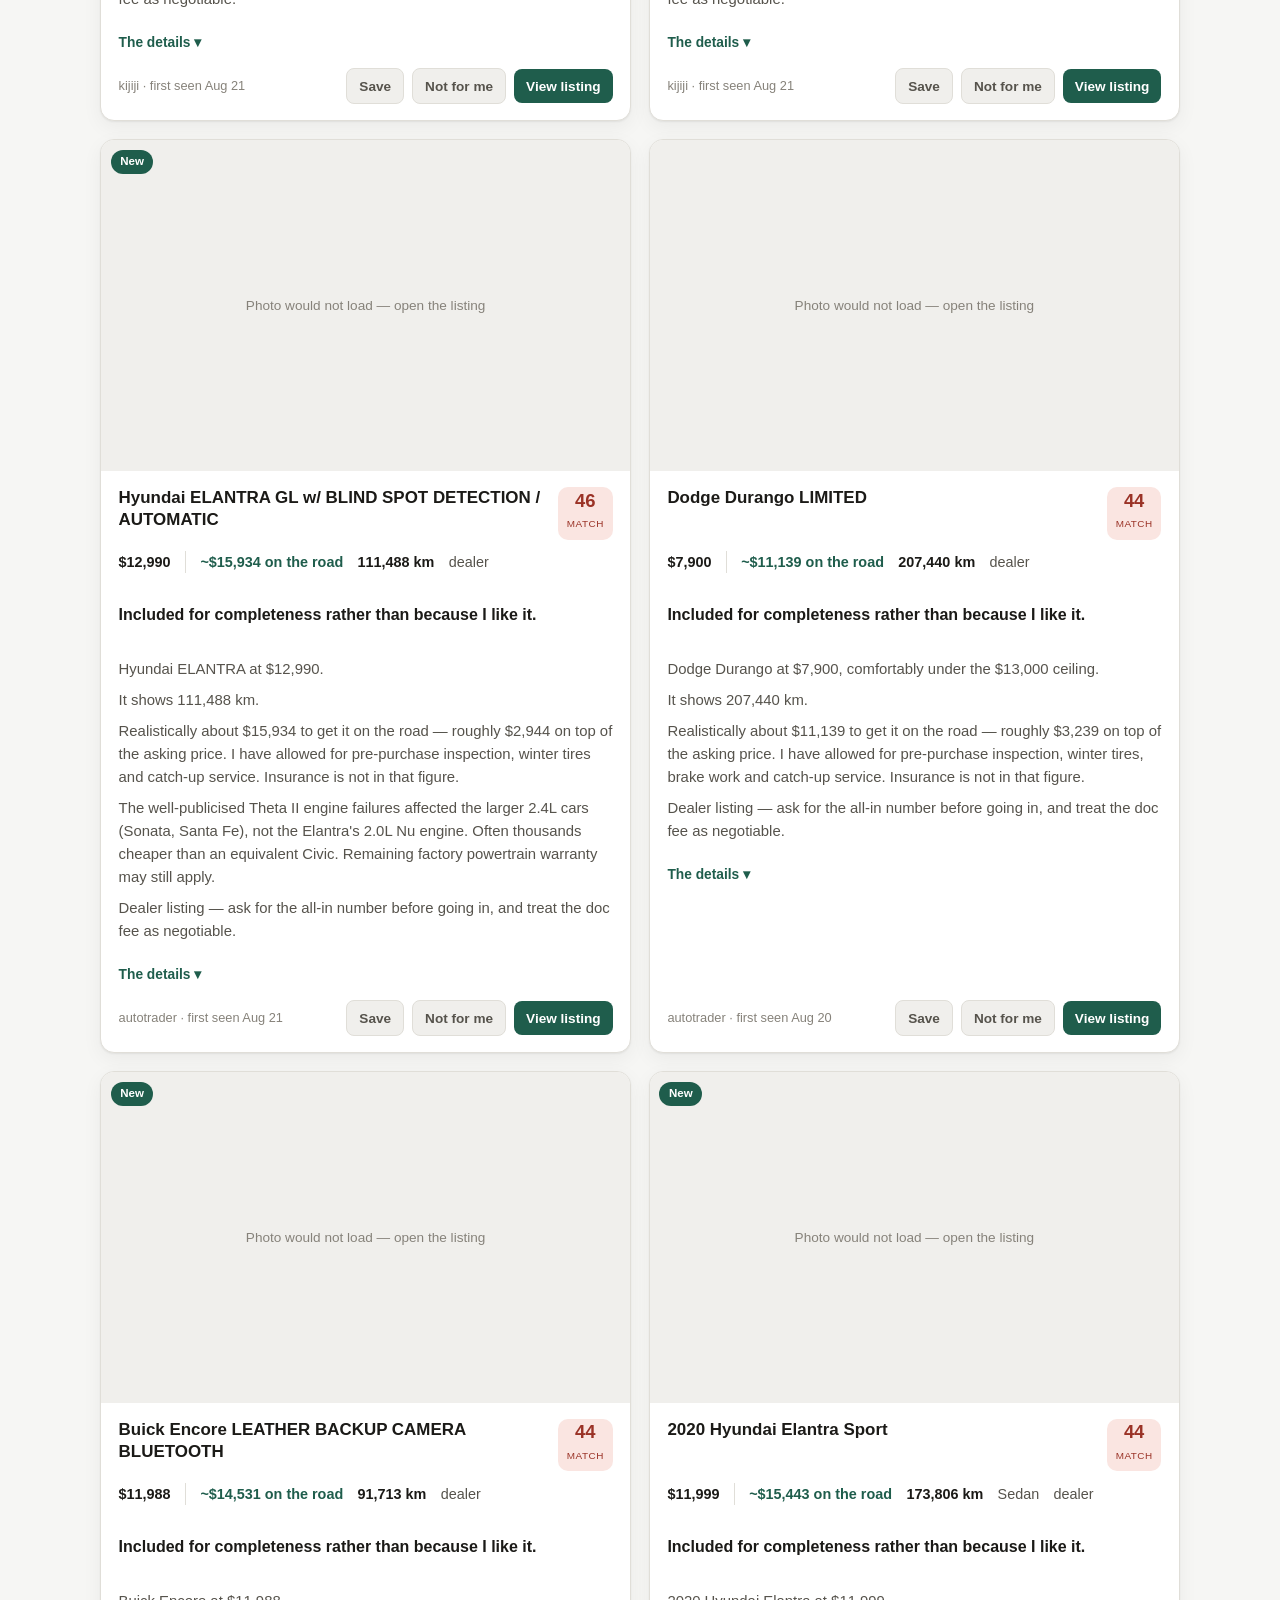
==== commit 19f7797d: "Archive the car finder: the search is over Nicole bought a car, so the daily scan is switched off. T" ====
--- a/car-finder/index.html
+++ b/car-finder/index.html
@@ -13,8 +13,17 @@
 
     <header class="masthead">
       <div class="wrap">
-        <p class="eyebrow">Calgary &amp; area · updated every morning</p>
+        <p class="eyebrow">Calgary &amp; area · search finished</p>
         <h1>The car shortlist</h1>
+
+        <!-- The scan is switched off. Without this the page looks live, and the
+             prices below are frozen at the last scan rather than current. -->
+        <p class="archived">
+          <strong>This search has finished.</strong> Nicole found a car in
+          August 2026, so the daily scan is switched off and no more emails go
+          out. The cars below are the last batch that was found — the prices are
+          frozen at that date, and many of these will already be sold.
+        </p>
         <p class="lede" id="lede">Loading the latest scan…</p>
 
         <!-- Four figures and two panel openers, filling two even rows. -->
@@ -30,9 +39,11 @@
           <button type="button" class="panel-close" data-close="feedback" aria-label="Close scan feedback">Close</button>
         </div>
         <p class="muted">
-          Plain English is fine. &ldquo;Too many old ones&rdquo;, &ldquo;I&rsquo;d go to $18k for something newer&rdquo;,
-          &ldquo;nothing white&rdquo;, &ldquo;stop showing me trucks&rdquo; — whatever you actually think.
-          It gets read before the next scan and the search adjusts.
+          <strong>The search is finished, so nothing here is being read any more.</strong>
+          It is left in place because it still records what you thought. If the
+          scan is ever switched back on, plain English is fine —
+          &ldquo;too many old ones&rdquo;, &ldquo;I&rsquo;d go to $18k for something newer&rdquo;,
+          &ldquo;stop showing me trucks&rdquo; — and the search adjusts.
         </p>
         <textarea id="note" rows="4" placeholder="What should be different about these picks?"></textarea>
 
@@ -49,7 +60,7 @@
         <p class="muted small">
           <strong>Send feedback</strong> needs a free GitHub account — it opens a form you press one
           green button on. No account? Use <strong>Copy it instead</strong> and text or email it to
-          Vince, or just reply to any of the morning emails. Same result either way.
+          Vince. Nothing is acted on automatically now that the search has finished.
         </p>
         <p class="sent" id="sent" hidden></p>
       </div>
@@ -135,8 +146,7 @@
         </div>
         <div class="filter-foot">
           <p class="muted small">
-            These narrow what the last scan already found. To change what gets
-            searched for in the first place, use <button type="button" class="linkish" data-open="feedback">scan feedback</button>.
+            These narrow what the last scan found before the search finished.
           </p>
           <button type="button" class="ghost" id="filters-reset">Reset filters</button>
         </div>
@@ -152,7 +162,7 @@
 
       <section class="near-misses" id="near-misses" hidden>
         <h2>Just outside the scope</h2>
-        <p class="muted">These were filtered out, but only barely. If any look interesting, say so in scan feedback and I will widen the search.</p>
+        <p class="muted">These were filtered out, but only barely — kept for the record.</p>
         <ul id="near-list" class="near-list"></ul>
       </section>
     </main>
--- a/car-finder/assets/styles.css
+++ b/car-finder/assets/styles.css
@@ -73,6 +73,22 @@
 h1 { margin: 0 0 .5rem; font-size: clamp(1.7rem, 5vw, 2.4rem); letter-spacing: -.02em; line-height: 1.15; }
 .lede { margin: 0 0 1.2rem; color: var(--ink-2); max-width: 60ch; }
 
+/* The search is over. Loud enough that nobody reads a frozen price as current,
+   using the same accent as the rest of the page rather than an alarm colour. */
+.archived {
+  margin: 0 0 1.2rem;
+  padding: .85rem 1rem;
+  max-width: 60ch;
+  border: 1px solid var(--line);
+  border-left: 4px solid var(--accent, #1f5d4c);
+  border-radius: 8px;
+  background: var(--surface-2);
+  color: var(--ink-2);
+  font-size: .95rem;
+  line-height: 1.5;
+}
+.archived strong { color: var(--ink); }
+
 /* Four figures plus two panel openers, filling two even rows. */
 .board {
   display: grid; gap: .6rem; margin: 0;
